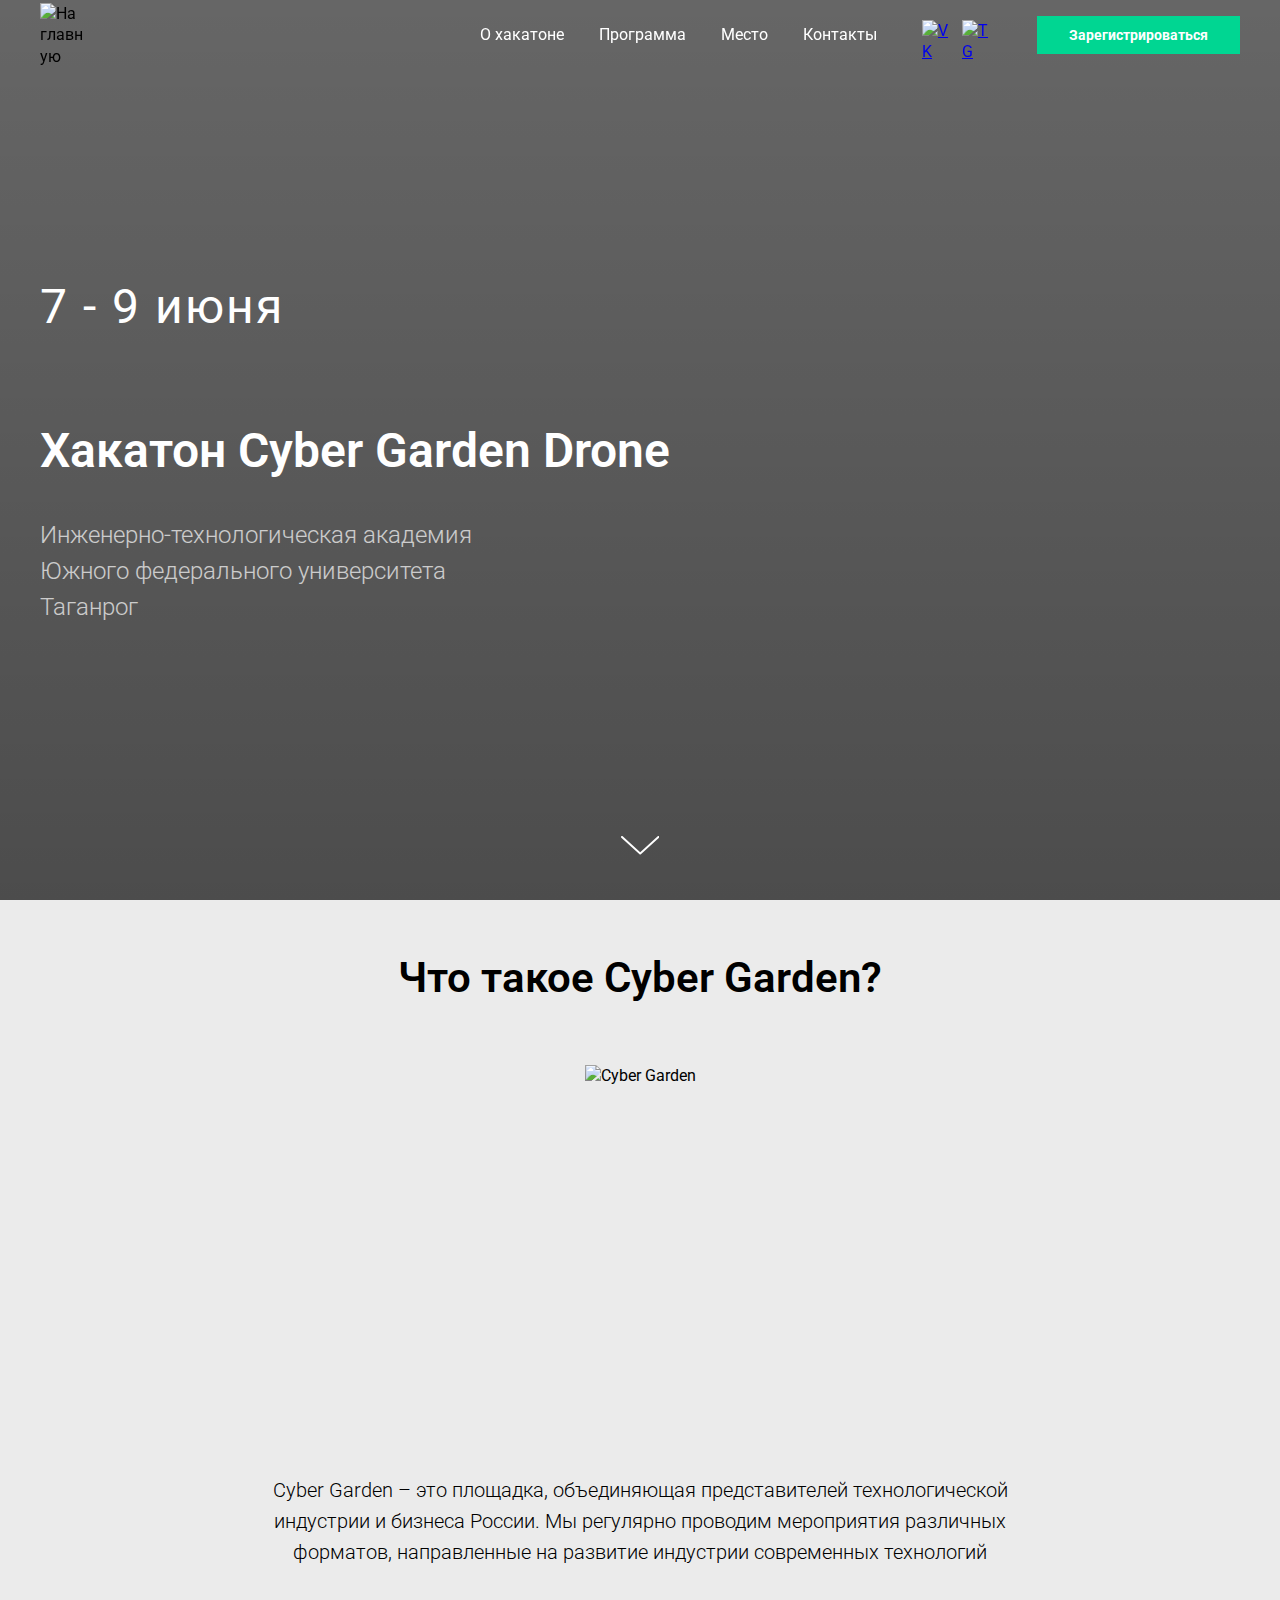
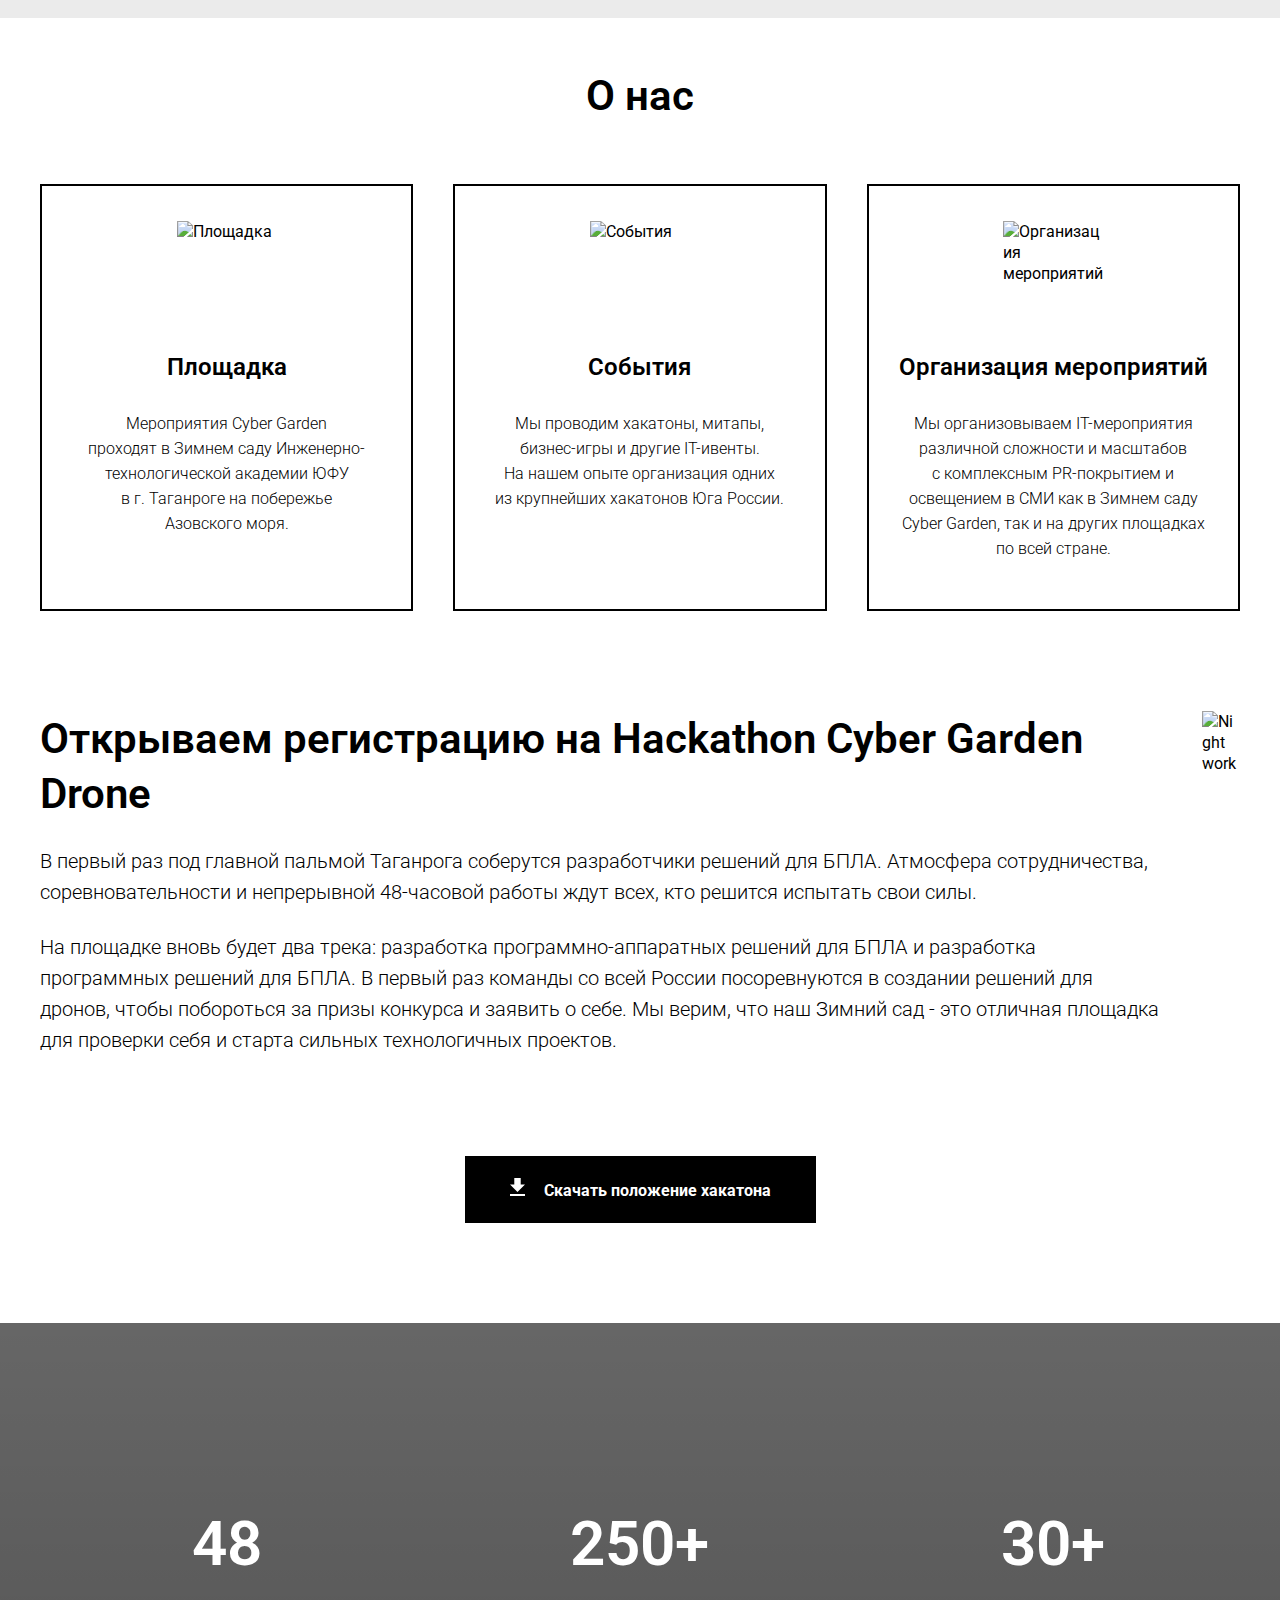
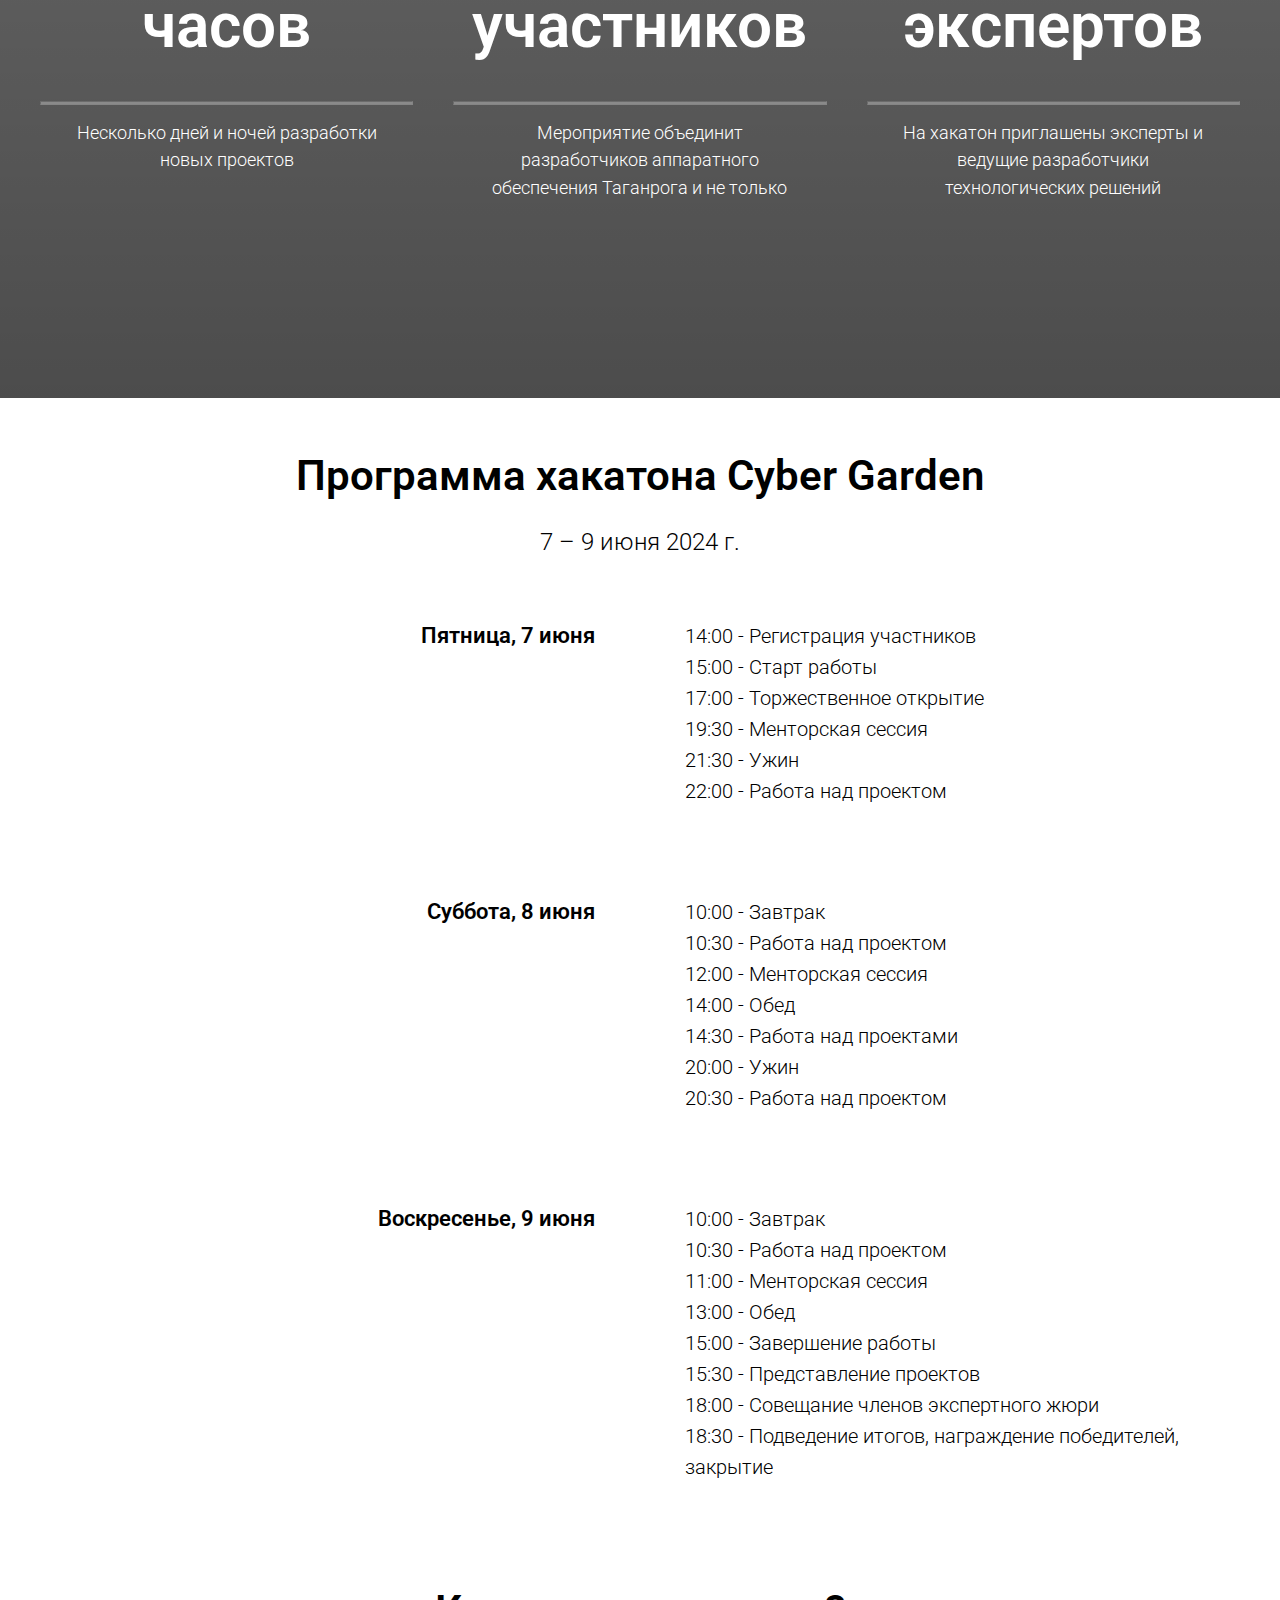
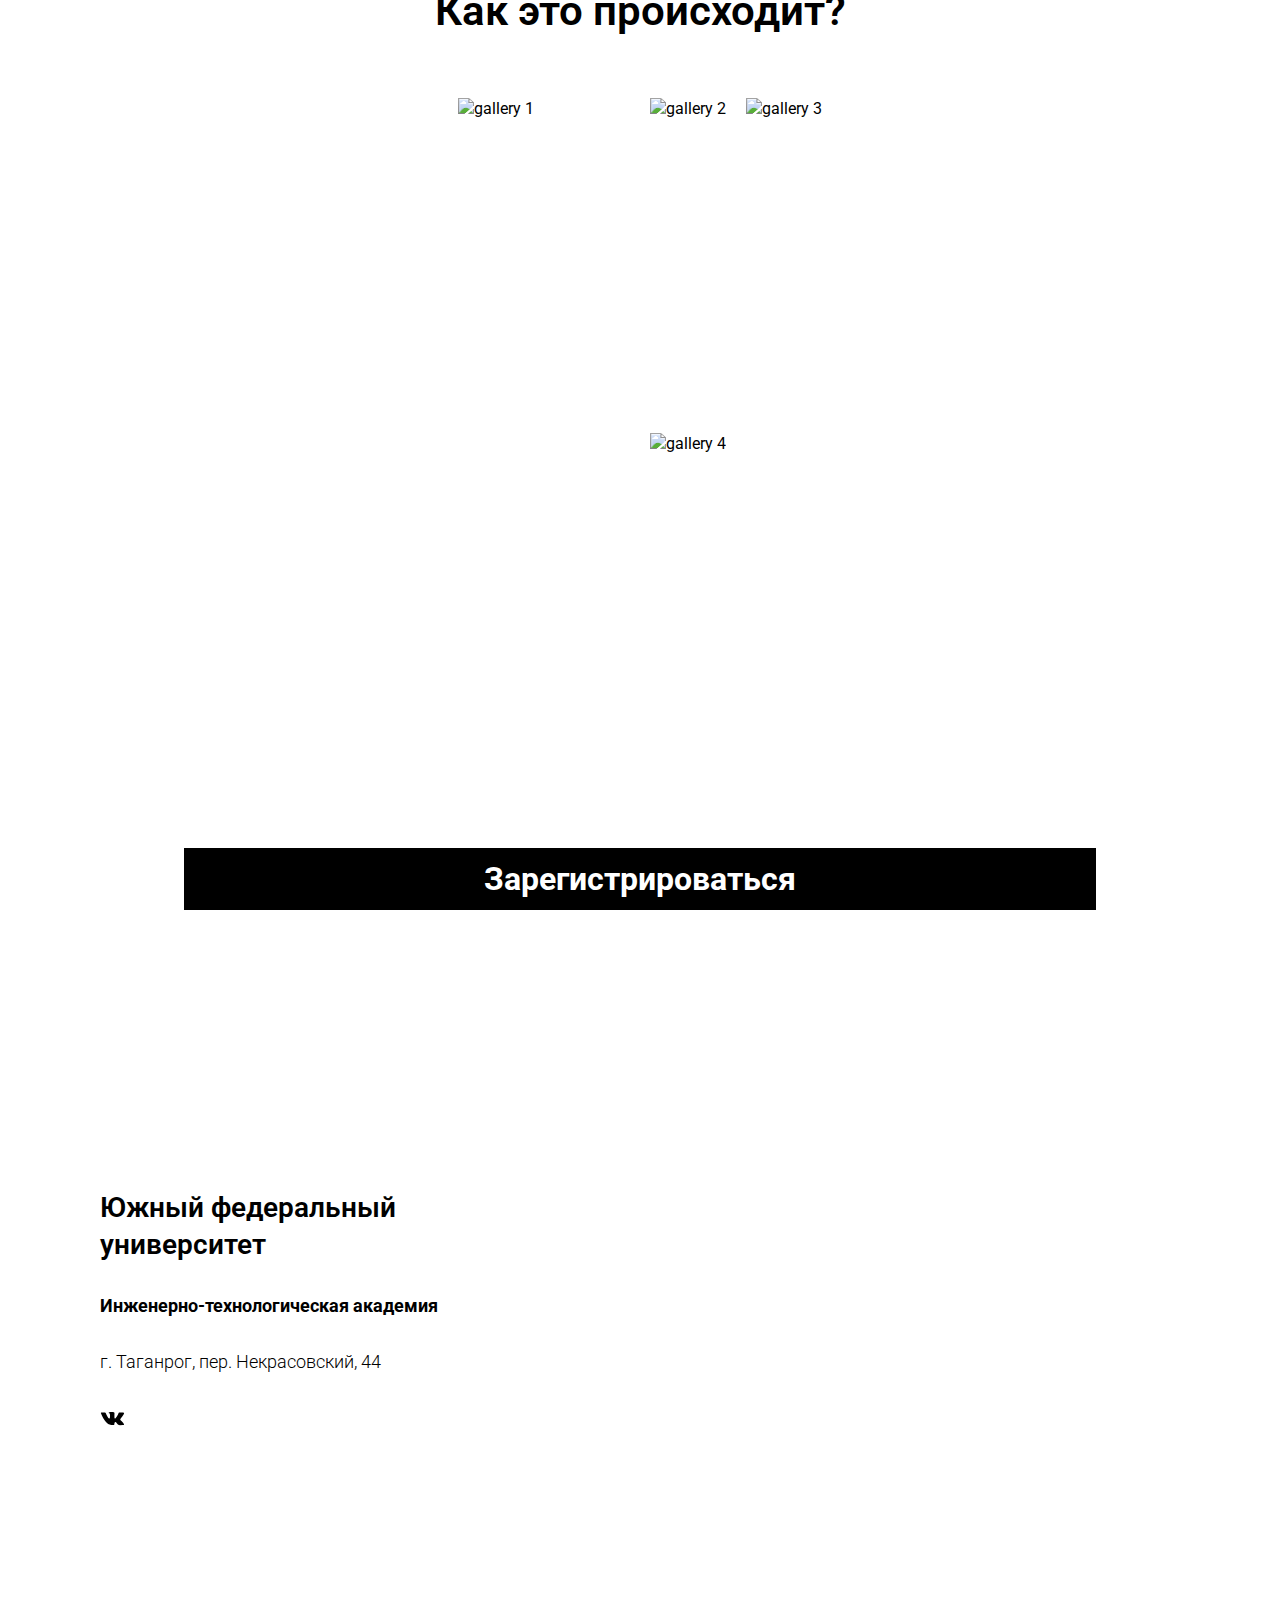
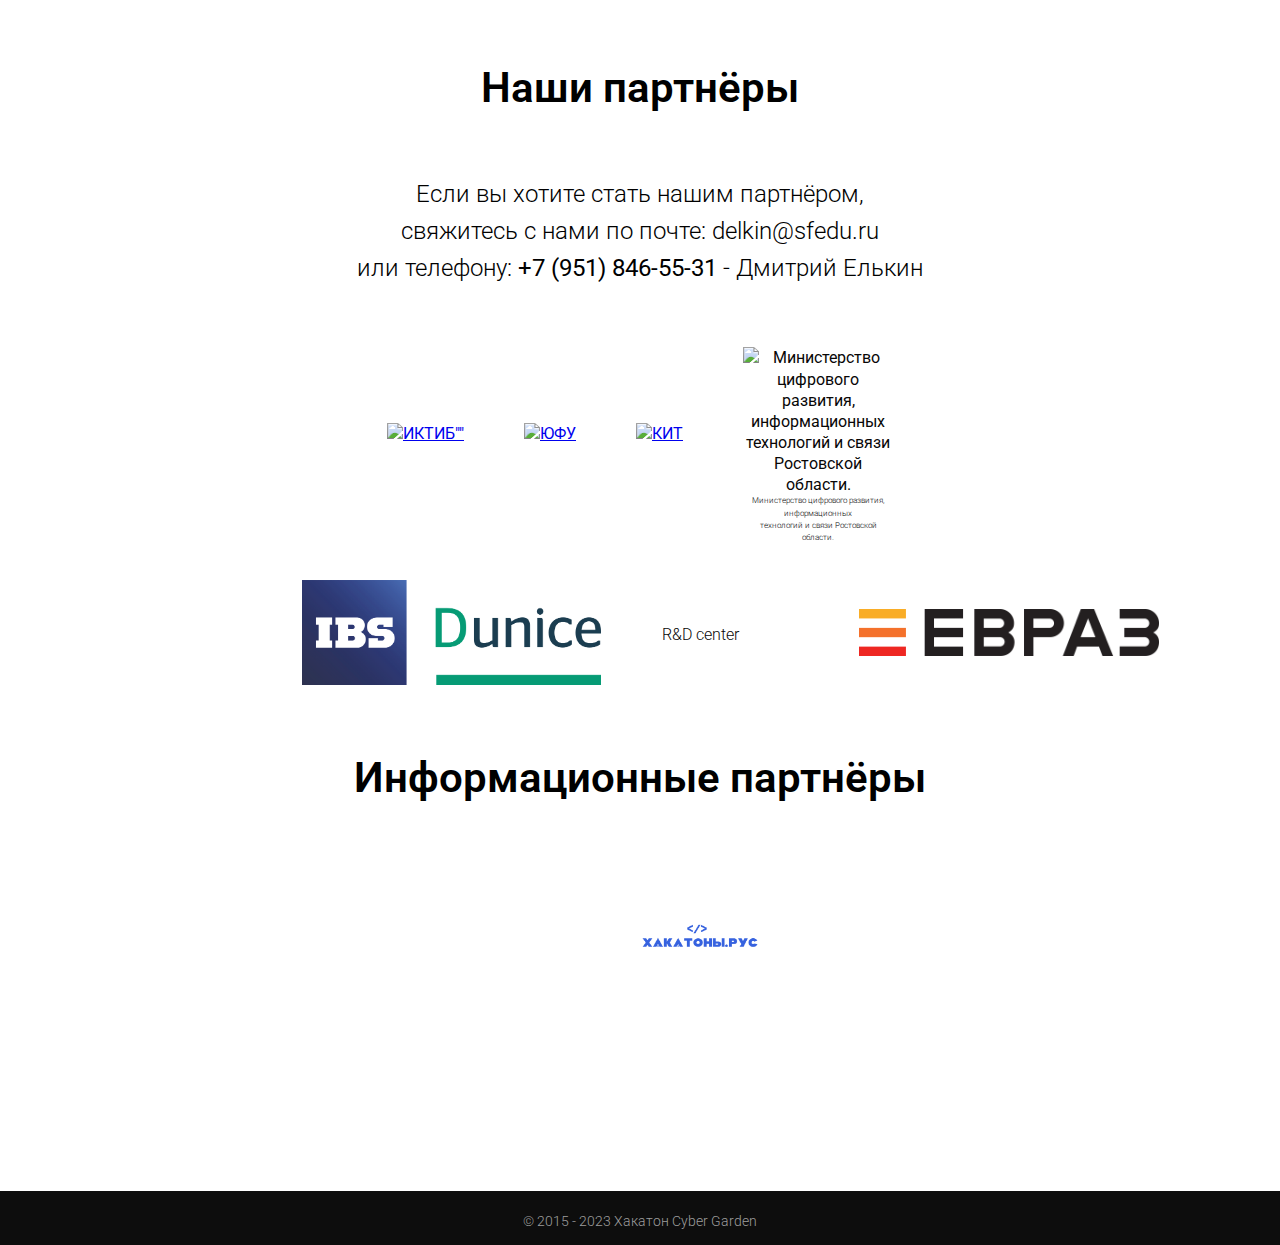
==== index.html @ f48f4b33 "Update index.html" ====
<!DOCTYPE html>
<html lang="ru">
<head>
	<meta charset="UTF-8">
	<meta http-equiv="Content-Type" content="text/html; charset=utf-8"/>
	<meta name="viewport" content="width=device-width, initial-scale=1.0"/>
	<title>Хакатон Сyber Garden - Таганрог</title>
	<meta property="og:url" content="https://cybergarden.ru"/>
	<meta property="og:title" content="Хакатон Сyber Garden Drone - Таганрог"/>
	<meta property="og:description" content="Первый марафон разработки решений для БПЛА под пальмой"/>
	<meta property="og:type" content="website"/>
	<meta property="og:image" content="images/top.jpg"/>
	<meta name="format-detection" content="telephone=no"/>
	<meta name="description" content="Первый марафон разработки решений для БПЛА под пальмой"/>
	<link rel="shortcut icon" href="images/favicon.ico" type="image/x-icon"/>
	<link type="text/css" rel="stylesheet" href="https://fonts.googleapis.com/css?family=Roboto:300,400,500,700|Google+Sans:400,500,700|Google+Sans+Text:400&amp;lang=ru">
	<script src="https://api-maps.yandex.ru/v3/?apikey=49d23193-852b-4020-ad49-edf83772ccdb&lang=ru_RU"></script>
	<style>
		:root {
			/* Colors */

			/* Fonts */
			--roboto: 'Roboto', 'Arial', sans-serif;

			/* Other */
			--container-width: 1200px;
			--header-height: 70px;
		}

		* {
			margin: 0;
			padding: 0;
			line-height: 1.32;
			-webkit-font-smoothing: antialiased;
		}

		body {
			display: flex;
			flex-direction: column;
			min-height: 100vh;
			font-family: var(--roboto);
			/*color: var(--gray1);*/
			word-wrap: break-word;
			overflow-x: hidden;
		}

		header {
			height: var(--header-height);
			width: 100%;
			position: fixed;
			left: 50%;
			transform: translate(-50%, 0);
			z-index: 100;
			transition: background-color 300ms linear;
		}

		.header {
			height: var(--header-height);
			width: var(--container-width);
			display: flex;
			gap: 20px;
			justify-content: space-between;
			align-items: center;
			box-sizing: border-box;
			font-size: 16px;
		}

		nav {
			display: flex;
			align-items: center;
			gap: 45px;
		}

		.logo {
			max-width: 50px;
			width: 50px;
			height: auto;
			display: block;
		}

		.header__nav {
			display: flex;
			gap: 35px;
		}

		.header__nav a {
			font-weight: 400;
			color: white;
			text-decoration: none;
		}

		.header__nav__social-links {
			display: flex;
			gap: 10px
		}

		.header__nav__social-links a {
			width: 30px;
			height: 30px;
		}

		.header__nav__btn {
			color: #ffffff;
			background-color: #00d692;
			text-decoration: none;
			font-weight: 700;
			font-size: 14px;
			padding: 10px 32px;
			transition: background-color 0.2s ease-in-out, color 0.2s ease-in-out, border-color 0.2s ease-in-out, box-shadow 0.2s ease-in-out;
		}

		.header__nav__btn:hover {
			background-color: #00c285;
		}

		main {
			min-height: 75vh;
			padding-bottom: 120px;
			flex: 1;
		}

		ul,
		li {
			list-style: none;
		}

		.container {
			max-width: var(--container-width);
			padding-left: calc(50% - var(--container-width) / 2) !important;
			padding-right: calc(50% - var(--container-width) / 2) !important;
			padding-top: 50px;
			padding-bottom: 50px;
		}

		.container__center {
			display: grid;
			justify-items: center;
		}

		.container__not-white {
			background-color: #ebebeb;
		}

		.margin_bottom {
			margin-bottom: 60px;
		}

		.align_center {
			text-align: center;
		}

		.short_block {
			max-width: 760px;
		}

		h2 {
			font-size: 42px;
			font-weight: 600;
			margin-bottom: 60px;
		}

		p {
			font-size: 20px;
			line-height: 1.55;
			font-weight: 300;
		}

		.top {
			top: 0;
			left: 0;
			right: 0;
			bottom: 0;
			position: relative;
			height: 100vh;
			background-image: url('images/top.jpg');
			background-size: cover;
			background-position: center center;
		}

		.top__filter {
			position: absolute;
			width: 100%;
			height: 100vh;
			background-image: -moz-linear-gradient(top, rgba(0, 0, 0, 0.60), rgba(0, 0, 0, 0.70));
			background-image: -webkit-linear-gradient(top, rgba(0, 0, 0, 0.60), rgba(0, 0, 0, 0.70));
			background-image: -o-linear-gradient(top, rgba(0, 0, 0, 0.60), rgba(0, 0, 0, 0.70));
			background-image: -ms-linear-gradient(top, rgba(0, 0, 0, 0.60), rgba(0, 0, 0, 0.70));
			background-image: linear-gradient(top, rgba(0, 0, 0, 0.60), rgba(0, 0, 0, 0.70));
			filter: progid:DXImageTransform.Microsoft.gradient(startColorStr='#66000000', endColorstr='#4c000000');
		}

		.top__text__container {
			padding: 0;
			position: absolute;
			color: white;
			height: 100vh;
			display: flex;
			align-items: center;
		}

		.top__text {
			vertical-align: middle;
		}

		.top__text h1 {
			font-size: 48px;
			font-weight: 600;
			color: #fff;
			letter-spacing: 0;
			margin-bottom: 38px;
			line-height: 1.17;
		}

		.top__text h2 {
			font-size: 48px;
			font-weight: 400;
			color: #fff;
			letter-spacing: 2px;
			margin-bottom: 84px;
		}

		.top__text p {
			font-size: 24px;
			font-weight: 300;
			opacity: 0.70;
			color: #fff;
			line-height: 1.5;
		}

		@keyframes t-arrow-bottom {
			0% {
				transform: translateY(0)
			}
			50% {
				transform: translateY(-7px)
			}
			55% {
				transform: translateY(-7px)
			}
			100% {
				transform: translateY(0)
			}
		}

		.t-cover__arrow-wrapper_animated {
			animation: t-arrow-bottom 1.7s infinite ease
		}

		.t-cover__arrow {
			position: absolute;
			z-index: 9;
			bottom: 40px;
			right: 0;
			left: 0;
			text-align: center
		}

		.t-cover__arrow-wrapper {
			display: inline-block;
			-webkit-transition: all ease-in-out 0.2s;
			-moz-transition: all ease-in-out 0.2s;
			-o-transition: all ease-in-out 0.2s;
			transition: all ease-in-out 0.2s;
			cursor: pointer
		}

		.t-cover__arrow-wrapper:hover {
			opacity: .7
		}

		.t-cover__arrow-svg {
			fill: #fff
		}

		.info__logo {
			height: 350px;
		}

		.about__container {
			display: grid;
			gap: 40px;
			grid-template-columns: 1fr 1fr 1fr;
		}

		.about__card {
			display: grid;
			gap: 30px;
			grid-template-rows: 1fr 30px 150px;
			border: 2px solid #000;
			padding: 35px 0 48px;
			box-sizing: border-box;
			justify-items: center;
		}

		.about__card img {
			width: 100px;
			height: 100px;
		}

		.about__card h3 {
			font-size: 24px;
			line-height: 1.35;
			font-weight: 600;
		}

		.about__card p {
			height: 150px;
			padding: 0 25px;
			text-align: center;
			font-size: 16px;
			line-height: 25px;
			font-weight: 300;
		}

		.registration__container {
			display: flex;
			gap: 40px;
			margin-bottom: 45px;
		}

		.registration__container img {
			object-fit: cover;
			height: 400px;
		}

		.registration__container h2 {
			margin-bottom: 24px;
		}

		.registration__container p + p {
			margin-top: 24px;
		}

		.cases__container {
			width: 100%;
			display: flex;
			justify-content: space-around;
		}

		.cases__container div {
			display: flex;
			flex-direction: column;
			align-items: center;
			gap: 20px;
		}

		.cases__container img {
			width: 55px;
			height: 55px;
		}

		.cases__container p {
			font-size: 20px;
		}

		.registration__container__link {
			display: flex;
			justify-content: center;
			width: 100%;
		}

		.registration__link {
			background-color: #000000;
			color: white;
			text-decoration: none;
			font-size: 16px;
			font-weight: 700;
			padding: 22px 45px;
		}

		.registration__link svg {
			width: 15px;
			margin-right: 15px;
		}

		.info__cover {
			height: 75vh;
			margin-top: 50px;
			background-image: url('images/info.jpg');
			background-size: cover;
			background-position: center center;
		}

		.info__cover .top__filter {
			height: 75vh;
		}

		.info__container {
			height: calc(75vh - 100px);
			position: relative;
			display: grid;
			align-items: center;
			grid-template-columns: 1fr 1fr 1fr;
			gap: 40px;
		}

		.info__card {
			color: white;
			text-align: center;
		}

		.info__card h3 {
			font-size: 62px;
			font-weight: 600;
		}

		.info__card hr {
			height: 2px;
			opacity: 0.30;
			margin-top: 34px;
			margin-bottom: 14px;
			background-color: #fff;
		}

		.info__card p {
			height: 100px;
			font-size: 18px;
			line-height: 1.55;
			font-weight: 300;
			margin: 0 20px;
		}

		.schedule__h2 {
			margin-bottom: 20px;
		}

		.schedule__p {
			font-size: 24px;
			font-weight: 300;
		}

		.schedule__container {
			display: grid;
			grid-template-columns: 1fr 1fr;
			gap: 90px
		}

		.schedule__container h3 {
			font-size: 22px;
			font-weight: 600;
			text-align: right;
		}

		.schedule__container p {
			font-size: 20px;
			font-weight: 300;
		}

		.gallery__container {
			display: grid;
			gap: 20px;
			grid-template-columns: 1fr 1fr 1fr 1fr;
			grid-template-rows: 1fr 1fr;
			height: 650px;
			margin-bottom: 100px;
		}

		.gallery__card {
			overflow: hidden;
		}

		.gallery__container .big__image {
			grid-area: 1 / 1 / 3 / 3;
		}

		.gallery__container .medium__image {
			grid-area: 2 / 3 / 3 / 5;
		}

		.gallery__card img {
			object-fit: cover;
			object-position: center center;
			width: 100%;
			height: 100%;
		}

		.gallery__link {
			background-color: #000000;
			color: white;
			text-decoration: none;
			text-align: center;
			font-size: xx-large;
			font-weight: 700;
			padding: 10px 300px;
		}

		.map__card {
			background: white;
			position: absolute;
			top: 120px;
			left: calc(50% - var(--container-width) / 2);
			max-width: 460px;
			padding: 60px;
			box-sizing: border-box;
			z-index: 1;
		}

		.map__card h2 {
			margin-bottom: 30px;
			font-size: 28px;
			font-weight: 600;
		}
		.map__card h3 {
			font-size: 18px;
			font-weight: bold;
			margin-bottom: 30px;
		}
		.map__card p {
			font-size: 18px;
			font-weight: 300;
			margin-bottom: 30px;
		}

		#map {
			width: 100%;
			height: 600px;
		}

		.contacts__container {
			gap: 60px
		}

		.contacts__container h2 {
			margin-bottom: 0;
		}

		.contacts__container p {
			font-size: 24px;
		}

		.partners__container {
			display: flex;
			justify-content: center;
			align-items: center;
			flex-wrap: wrap;
			gap: 60px;
		}

		.partners__with-text {
			text-align: center;
			color:#080707;
			display: grid;
			grid-template-rows: 1fr 25px;
			justify-items: center;
			text-decoration: none;
			max-width: 150px;
		}

		.partners__ictis {
			max-width: 250px !important;
			max-height: 125px !important;
		}

		.partners__container img {
			max-width: 300px;
			max-height: 150px;
		}

		footer {
			padding-top: 21px;
			padding-bottom: 15px;
			background-color: #0d0d0d;
			font-size: 14px;
			color: #9d9d9d;
			text-align: center;
			font-weight: 300;
		}

		@media (max-width: 980px) {
			:root {
				--container-width: 350px;
			}

			header {
				height: 100%;
				transform: unset;
				background-color: rgb(0, 0, 0);
				position: unset;
				padding-top: 20px;
				padding-bottom: 35px;
			}

			.header {
				height: 100%;
				flex-direction: column;
				justify-content: unset;
			}

			nav {
				gap: 35px;
				flex-direction: column;
			}

			.header__nav {
				gap: 20px;
				flex-direction: column;
			}

			h2 {
				font-size: 28px;
				text-align: center;
			}

			p {
				font-size: 16px;
			}

			.info__logo {
				height: 70vw;
			}

			.about__container {
				grid-template-columns: 1fr;
				grid-template-rows: 1fr 1fr 1fr;
			}

			.registration__container {
				flex-direction: column;
			}

			.cases__container {
				flex-direction: column;
				gap: 40px;
			}

			.cases__container div {
				gap: 5px;
			}

			.info__cover {
				height: 100vh;
			}

			.info__cover .top__filter {
				height: 100vh;
			}

			.info__container {
				height: calc(100vh - 100px);
				gap: 20px;
				grid-template-columns: 1fr;
				grid-template-rows: 1fr 1fr 1fr;
			}

			.info__container h3 {
				font-size: 30px
			}

			.schedule__container {
				gap: 20px;
				grid-template-columns: 1fr;
			}

			.schedule__container h3 {
				text-align: left;
			}

			.gallery__container {
				grid-template-columns: 1fr 1fr;
				grid-template-rows: 1fr 1fr 1fr 1fr 1fr;
			}

			.gallery__container .medium__image {
				grid-area: 4 / 1 / 6 / 3;
			}

			.gallery__link {
				width: 100%;
				padding: 10px 0;
			}

			.map__card {
				position: unset;
				padding: 40px;
			}

			#map {
				height: 400px;
			}

			.contacts__container p {
				font-size: 20px;
			}

			.partners__container {
				gap: 20px
			}

			.partners__container img {
				max-width: 200px;
				max-height: 100px;
			}
		}
	</style>
</head>
<body>
<header id="header" class="container__center">
	<div class="header">
		<img class="logo" src="images/sfedu.png" alt="На главную">
		<nav>
			<ul class="header__nav">
				<li><a href="#about">О хакатоне</a></li>
				<li><a href="#schedule">Программа</a></li>
				<li><a href="#place">Место</a></li>
				<li><a href="#contacts">Контакты</a></li>
			</ul>
			<div class="header__nav__social-links">
				<a href="https://vk.com/open_cybergarden" target="_blank">
					<img src="images/socials/vk.svg" alt="VK">
				</a>
				<a href="https://t.me/cybergarden_tgn" target="_blank">
					<img src="images/socials/tg.svg" alt="TG">
				</a>
			</div>
			<a class="header__nav__btn" href="https://forms.gle/xcJ94yDZNmxGCbdS6" target="_blank">Зарегистрироваться</a>
		</nav>
	</div>
</header>
<main class="main">
	<section class="top">
		<div class="top__filter"></div>
		<div class="container top__text__container">
			<div class="top__text">
				<h2>7 - 9 июня</h2>
				<h1>Хакатон Cyber Garden Drone </h1>
				<p>Инженерно-технологическая академия<br/>Южного федерального университета<br/>Таганрог</p>
			</div>
		</div>
		<div class="t-cover__arrow">
			<div class="t-cover__arrow-wrapper t-cover__arrow-wrapper_animated">
				<svg class="t-cover__arrow-svg" style="fill:#ffffff;" x="0px" y="0px"
				     width="38.417px" height="18.592px"
				     viewBox="0 0 38.417 18.592">
					<g>
						<path
								d="M19.208,18.592c-0.241,0-0.483-0.087-0.673-0.261L0.327,1.74c-0.408-0.372-0.438-1.004-0.066-1.413c0.372-0.409,1.004-0.439,1.413-0.066L19.208,16.24L36.743,0.261c0.411-0.372,1.042-0.342,1.413,0.066c0.372,0.408,0.343,1.041-0.065,1.413L19.881,18.332C19.691,18.505,19.449,18.592,19.208,18.592z"/>
					</g>
				</svg>
			</div>
		</div>
	</section>
	<section class="container container__center container__not-white">
		<h2>Что такое Cyber Garden?</h2>
		<img src="images/logo_drone.png" alt="Cyber Garden" class="info__logo margin_bottom">
		<p class="align_center short_block">Cyber Garden – это площадка, объединяющая представителей технологической индустрии и бизнеса России. Мы регулярно проводим мероприятия различных форматов, направленные на развитие индустрии современных технологий</p>
	</section>
	<section class="container container__center">
		<h2>О нас</h2>
		<div class="about__container">
			<div class="about__card">
				<img src="images/about/nature.png" alt="Площадка">
				<h3>Площадка</h3>
				<p>Мероприятия Cyber Garden <br />проходят в Зимнем саду Инженерно-технологической академии ЮФУ <br />в г. Таганроге на побережье <br />Азовского моря.</p>
			</div>
			<div class="about__card">
				<img src="images/about/clipboard.png" alt="События">
				<h3>События</h3>
				<p>Мы проводим хакатоны, митапы, <br />бизнес-игры и другие IT-ивенты. <br />На нашем опыте организация одних <br />из крупнейших хакатонов Юга России.</p>
			</div>
			<div class="about__card">
				<img src="images/about/partnership.png" alt="Организация мероприятий">
				<h3>Организация мероприятий</h3>
				<p>Мы организовываем IT-мероприятия различной сложности и масштабов <br />с комплексным PR-покрытием и освещением в СМИ как в Зимнем саду Cyber Garden, так и на других площадках по всей стране.</p>
			</div>
		</div>
	</section>
	<section class="container" id="about">
		<div class="registration__container">
			<div>
				<h2>Открываем регистрацию на Hackathon Cyber Garden Drone </h2>
				<p>В первый раз под главной пальмой Таганрога соберутся разработчики решений для БПЛА. Атмосфера сотрудничества, соревновательности и непрерывной 48-часовой работы ждут всех, кто решится испытать свои силы.</p>
				<p>На площадке вновь будет два трека: разработка программно-аппаратных решений для БПЛА и разработка программных решений для БПЛА.
					В первый раз команды со всей России посоревнуются в создании решений для дронов, чтобы побороться за призы конкурса и заявить о себе. Мы верим, что наш Зимний сад - это отличная площадка для проверки себя и старта сильных технологичных проектов.</p>
			</div>
			<img src="images/about/night_work.jpg" alt="Night work">
		</div>
<!--		<div class="container__center margin_bottom">-->
<!--			<h2>Тематики кейсов на хакатоне</h2>-->
<!--			<div class="cases__container">-->
<!--				<div>-->
<!--					<img src="images/cases/education.svg" alt="Образовательная">-->
<!--					<h3>Образовательная</h3>-->
<!--				</div>-->
<!--				<div>-->
<!--					<img src="images/cases/gamepad.png" alt="Развлекательная">-->
<!--					<h3>Развлекательная</h3>-->
<!--				</div>-->
<!--				<div>-->
<!--					<img src="images/cases/business.png" alt="Бизнес">-->
<!--					<h3>Бизнес</h3>-->
<!--				</div>-->
<!--				<div>-->
<!--					<img src="images/cases/social.png" alt="Социальная">-->
<!--					<h3>Социальная</h3>-->
<!--				</div>-->
<!--			</div>-->
<!--		</div>-->
		<div class="registration__container__link">
			<a class="registration__link" href="/file.pdf" target="_blank">
				<svg class="t430__btn-img t430__inlinesvg" id="Layer_1" xmlns="http://www.w3.org/2000/svg"
				     viewBox="0 0 56 68" fill="#FFFFFF">
					<path class="st0" d="M16 0h24v24h16L28 52 0 24h16zM0 60h56v8H0z"/>
				</svg>
				Скачать положение хакатона</a>
		</div>
	</section>
	<section class="info__cover">
		<div class="top__filter"></div>
		<div class="container info__container">
			<div class="info__card">
				<h3>48 <br> часов</h3>
				<hr>
				<p>Несколько дней и ночей разработки новых проектов</p>
			</div>
			<div class="info__card">
				<h3>250+ участников</h3>
				<hr>
				<p>Мероприятие объединит разработчиков аппаратного обеспечения Таганрога и не только</p>
			</div>
			<div class="info__card">
				<h3>30+ экспертов</h3>
				<hr>
				<p>На хакатон приглашены эксперты и ведущие разработчики технологических решений</p>
			</div>
		</div>
	</section>
	<section class="container container__center" id="schedule">
		<h2 class="schedule__h2">Программа хакатона Cyber Garden </h2>
		<p class="schedule__p margin_bottom">7 – 9 июня 2024 г.</p>
		<div class="schedule__container">
			<h3>Пятница, 7 июня</h3>
			<div>
				<p>14:00 - Регистрация участников</p>
				<p>15:00 - Старт работы</p>
				<p>17:00 - Торжественное открытие</p>
				<p>19:30 - Менторская сессия</p>
				<p>21:30 - Ужин</p>
				<p>22:00 - Работа над проектом</p>
			</div>
			<h3>Суббота, 8 июня</h3>
			<div>
				<p>10:00 - Завтрак</p>
				<p>10:30 - Работа над проектом</p>
				<p>12:00 - Менторская сессия</p>
				<p>14:00 - Обед</p>
				<p>14:30 - Работа над проектами</p>
				<p>20:00 - Ужин</p>
				<p>20:30 - Работа над проектом</p>
			</div>
			<h3>Воскресенье, 9 июня</h3>
			<div>
				<p>10:00 - Завтрак</p>
				<p>10:30 - Работа над проектом</p>
				<p>11:00 - Менторская сессия</p>
				<p>13:00 - Обед</p>
				<p>15:00 - Завершение работы</p>
				<p>15:30 - Представление проектов</p>
				<p>18:00 - Совещание членов экспертного жюри</p>
				<p>18:30 - Подведение итогов, награждение победителей, закрытие</p>
			</div>
		</div>
	</section>
	<section class="container container__center">
		<h2>Как это происходит?</h2>
		<div class="gallery__container">
			<div class="gallery__card big__image"><img src="images/gallery/1.jpg" alt="gallery 1"></div>
			<div class="gallery__card"><img src="images/gallery/2.jpg" alt="gallery 2"></div>
			<div class="gallery__card"><img src="images/gallery/3.jpg" alt="gallery 3"></div>
			<div class="gallery__card medium__image"><img src="images/gallery/4.jpg" alt="gallery 4"></div>
		</div>
		<div class="registration__container__link">
			<a class="gallery__link" href="https://forms.gle/xcJ94yDZNmxGCbdS6" target="_blank">Зарегистрироваться</a>
		</div>
	</section>
	<section id="place" style="margin-top: 50px">
		<div style="position: relative">
			<div class="map__card">
				<h2>Южный федеральный университет</h2>
				<h3>Инженерно-технологическая академия</h3>
				<p>г. Таганрог, пер. Некрасовский, 44</p>
				<a href="https://vk.com/open_cybergarden" target="_blank">
					<svg id="Layer_1" xmlns="http://www.w3.org/2000/svg" x="0px" y="0px" width="25px" height="25px" viewBox="0 0 48 48" xml:space="preserve">
	          <desc>VK</desc>
						<path
								d="M41.2 22.2c.6-.8 1.1-1.5 1.5-2 2.7-3.5 3.8-5.8 3.5-6.8l-.2-.2c-.1-.1-.3-.3-.7-.4-.4-.1-.9-.1-1.5-.1h-7.2c-.2 0-.3 0-.3.1 0 0-.1 0-.1.1v.1c-.1 0-.2.1-.3.2-.1.1-.2.2-.2.4-.7 1.9-1.5 3.6-2.5 5.2-.6 1-1.1 1.8-1.6 2.5s-.9 1.2-1.2 1.5c-.3.3-.6.6-.9.8-.2.3-.4.4-.5.4-.1 0-.3-.1-.4-.1-.2-.1-.4-.3-.5-.6-.1-.2-.2-.5-.3-.9 0-.4-.1-.7-.1-.9v-1.1-1-1.9c0-.7 0-1.2.1-1.6v-1.3c0-.4 0-.8-.1-1.1-.1-.3-.1-.5-.2-.7-.1-.2-.3-.4-.5-.6-.2-.1-.5-.2-.8-.3-.8-.2-1.9-.3-3.1-.3-2.9 0-4.7.2-5.5.6-.3.2-.6.4-.9.7-.3.3-.3.5-.1.6.9.1 1.6.5 2 1l.1.3c.1.2.2.6.3 1.1.1.5.2 1.1.2 1.7.1 1.1.1 2.1 0 2.9-.1.8-.1 1.4-.2 1.9-.1.4-.2.8-.3 1.1-.1.3-.2.4-.3.5 0 .1-.1.1-.1.1-.1-.1-.4-.1-.6-.1-.2 0-.5-.1-.8-.3-.3-.2-.6-.5-1-.9-.3-.4-.7-.9-1.1-1.6-.4-.7-.8-1.5-1.3-2.4l-.4-.7c-.2-.4-.5-1.1-.9-1.9-.4-.8-.8-1.6-1.1-2.4-.1-.3-.3-.6-.6-.7l-.1-.1c-.1-.1-.2-.1-.4-.2s-.3-.1-.5-.2H3.2c-.6 0-1.1.1-1.3.4l-.1.1c0 .1-.1.2-.1.4s0 .4.1.6c.9 2.2 1.9 4.3 3 6.3s2 3.6 2.8 4.9c.8 1.2 1.6 2.4 2.4 3.5.8 1.1 1.4 1.8 1.7 2.1.3.3.5.5.6.7l.6.6c.4.4.9.8 1.6 1.3.7.5 1.5 1 2.4 1.5.9.5 1.9.9 3 1.2 1.2.3 2.3.4 3.4.4H26c.5 0 .9-.2 1.2-.5l.1-.1c.1-.1.1-.2.2-.4s.1-.4.1-.6c0-.7 0-1.3.1-1.8s.2-.9.4-1.2c.1-.3.3-.5.5-.7.2-.2.3-.3.4-.3.1 0 .1-.1.2-.1.4-.1.8 0 1.3.4s1 .8 1.4 1.3c.4.5 1 1.1 1.6 1.8.6.7 1.2 1.2 1.6 1.5l.5.3c.3.2.7.4 1.2.5.5.2.9.2 1.3.1l5.9-.1c.6 0 1-.1 1.4-.3.3-.2.5-.4.6-.6.1-.2.1-.5 0-.8-.1-.3-.1-.5-.2-.6-.1-.1-.1-.2-.2-.3-.8-1.4-2.2-3.1-4.4-5.1-1-.9-1.6-1.6-1.9-1.9-.5-.6-.6-1.2-.3-1.9.3-.5 1-1.5 2.2-3z"/>
	        </svg>
				</a>
			</div>
		</div>
		<div id="map"></div>
	</section>
	<section id="contacts" class="container container__center contacts__container">
		<h2>Наши партнёры</h2>
		<p class="align_center">Если вы хотите стать нашим партнёром,<br>свяжитесь с нами по почте: delkin@sfedu.ru<br>или телефону: <b>+7 (951) 846-55-31</b> - Дмитрий Елькин</p>
		<div class="partners__container">
			<a href="https://vk.com/ictis_sfedu" target="_blank"><img class="partners__ictis" src="images/partners/ictis.png" alt=ИКТИБ""></a>
			<a href="https://vk.com/sfedu_official" target="_blank"><img src="images/partners/sfedu.png" alt="ЮФУ"></a>
			<a href="#" target="_blank"><img src="images/partners/skb.jpg" alt="КИТ"></a>
			<a href="https://minsvyaz.donland.ru" target="_blank" class="partners__with-text"><img src="images/partners/minc.png" alt="Министерство цифрового развития, информационных технологий и связи Ростовской области."><p style="font-size:8px;">Министерство цифрового развития, информационных<br> технологий и связи Ростовской области.</p></a>
		</div>
		<div class="partners__container">
			<a href="https://www.centrinvest.ru" target="_blank"><img src="images/partners/CI.png" alt=""></a>
			<a href="https://niisva.dev" target="_blank"><img src="images/partners/specvyz.png" alt=""></a>
			<a href="https://oggetto.ru" target="_blank"><img src="images/partners/oggetto.png" alt=""></a>
			<a href="https://dunice.net" target="_blank"><img src="images/partners/Dunice.png" alt=""></a>
			<a href="https://rdcenter.ru" target="_blank" class="partners__with-text"><img src="images/partners/rdc.svg" alt=""><p style="font-size:16px;">R&D center</p></a>
			<a href="https://neurotech.ru" target="_blank"><img src="images/partners/Logo_n.png" alt=""></a>
			<a href="https://www.evraz.com" target="_blank"><img src="images/partners/EVRAZ.png" alt=""></a>
		</div>
		<h2>Информационные партнёры</h2>
		<div class="partners__container">
			<a href="https://russianhackers.org" target="_blank"><img src="images/partners/russianhackers.png" alt=""></a>
			<a href="https://vk.com/sic_sfedu_ita" target="_blank"><img src="images/partners/sits.png" alt=""></a>
			<a href="https://хакатоны.рус" target="_blank"><img src="images/partners/Kh.jpg" alt=""></a>
		</div>
	</section>
</main>
<footer>
	© 2015 - 2023 Хакатон Cyber Garden
</footer>
<script>
	if (window.screen.width > 980) {
		const header = document.getElementById('header');
		document.addEventListener("DOMContentLoaded", () => {
			window.addEventListener('scroll', () => {
				if (scrollY < 20) header.style.backgroundColor = 'rgba(0, 0, 0, 0)';
				else header.style.backgroundColor = 'rgba(0, 0, 0, 0.8)';
			})
		})
	}

	ymaps3.ready.then(async () => {
		const {YMapDefaultMarker} = await ymaps3.import('@yandex/ymaps3-markers@0.0.1');

		const map = new ymaps3.YMap(document.getElementById('map'), {
			location: {
				center: [38.933, 47.202136],
				zoom: 15
			}
		});
		map.addChild(new ymaps3.YMapDefaultSchemeLayer());
		map.addChild(new ymaps3.YMapDefaultFeaturesLayer({id: 'features'}));

		const circle = document.createElement('div');
		circle.classList.add('icon');
		circle.style.color = 'red';

		const marker = new YMapDefaultMarker({coordinates: [38.9354, 47.20217], title: 'ИТА ЮФУ' });
		map.addChild(marker);
	});
</script>
</body>
</html>
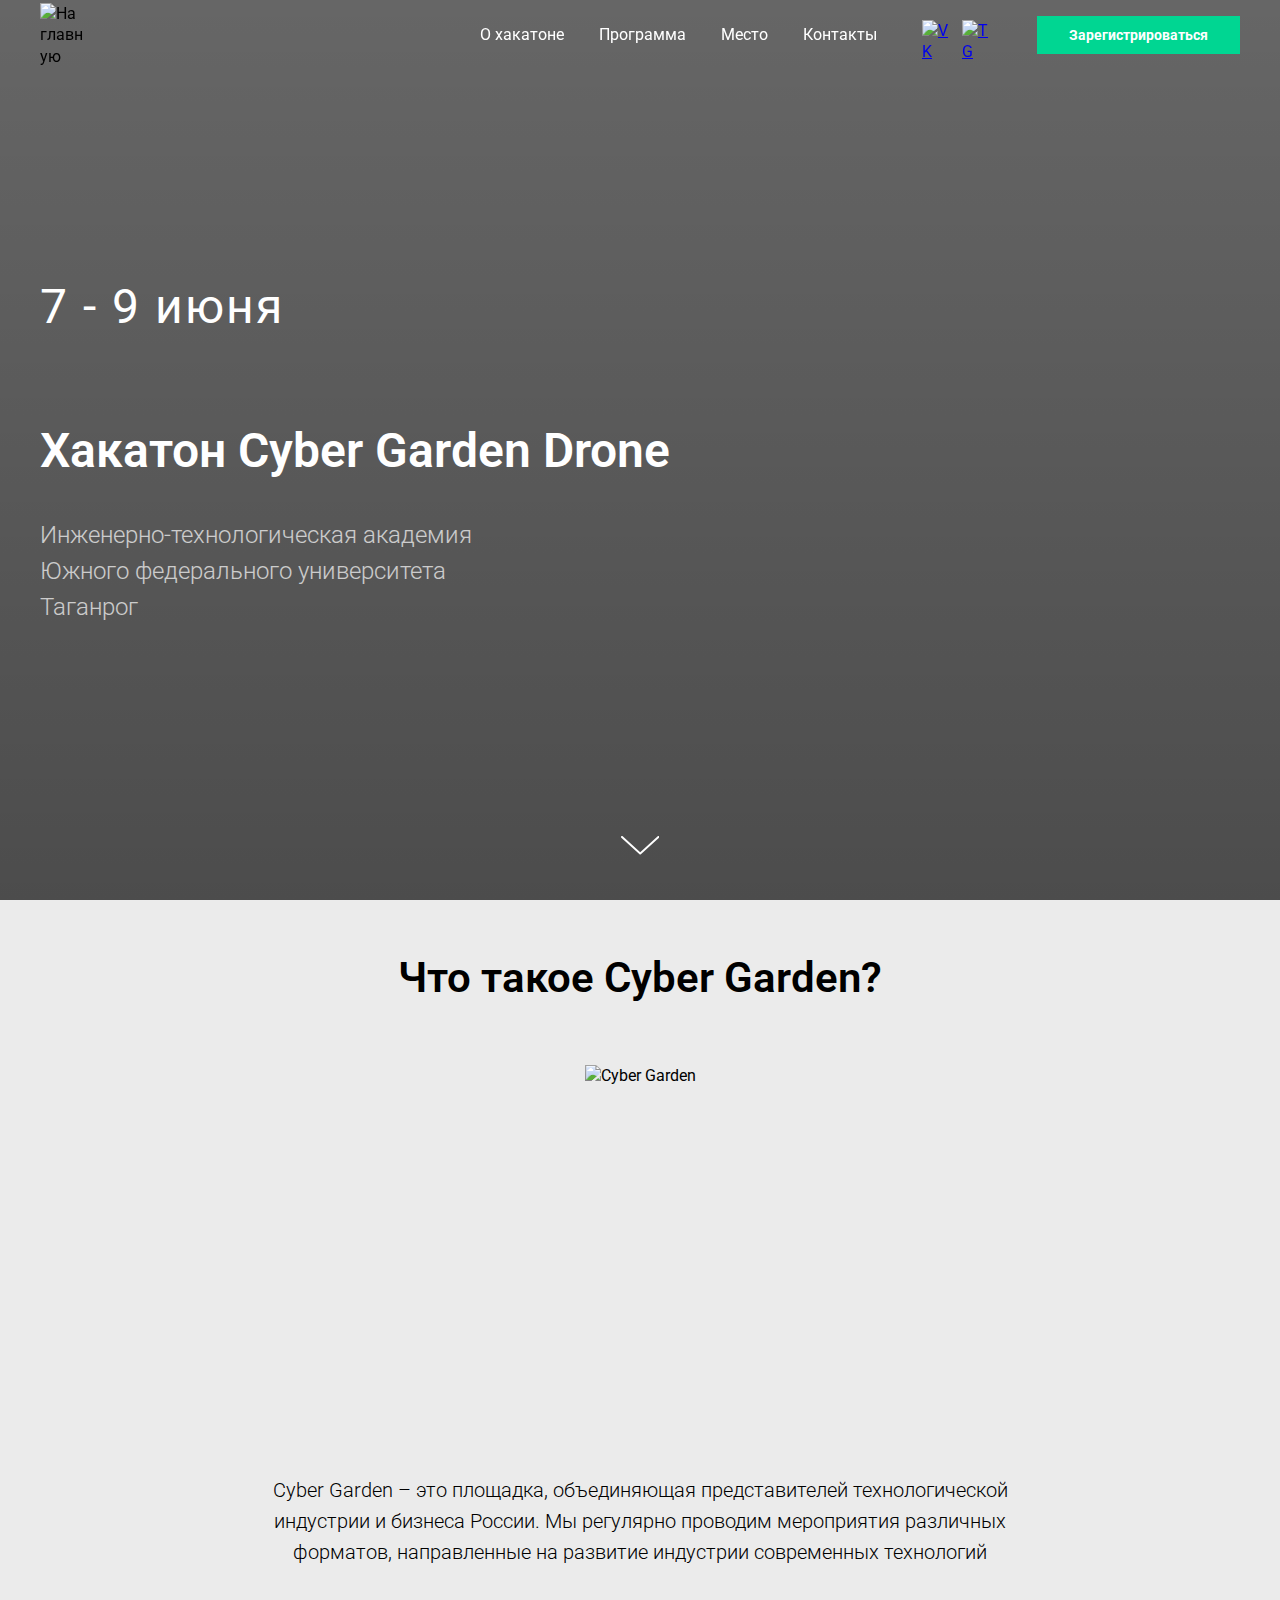
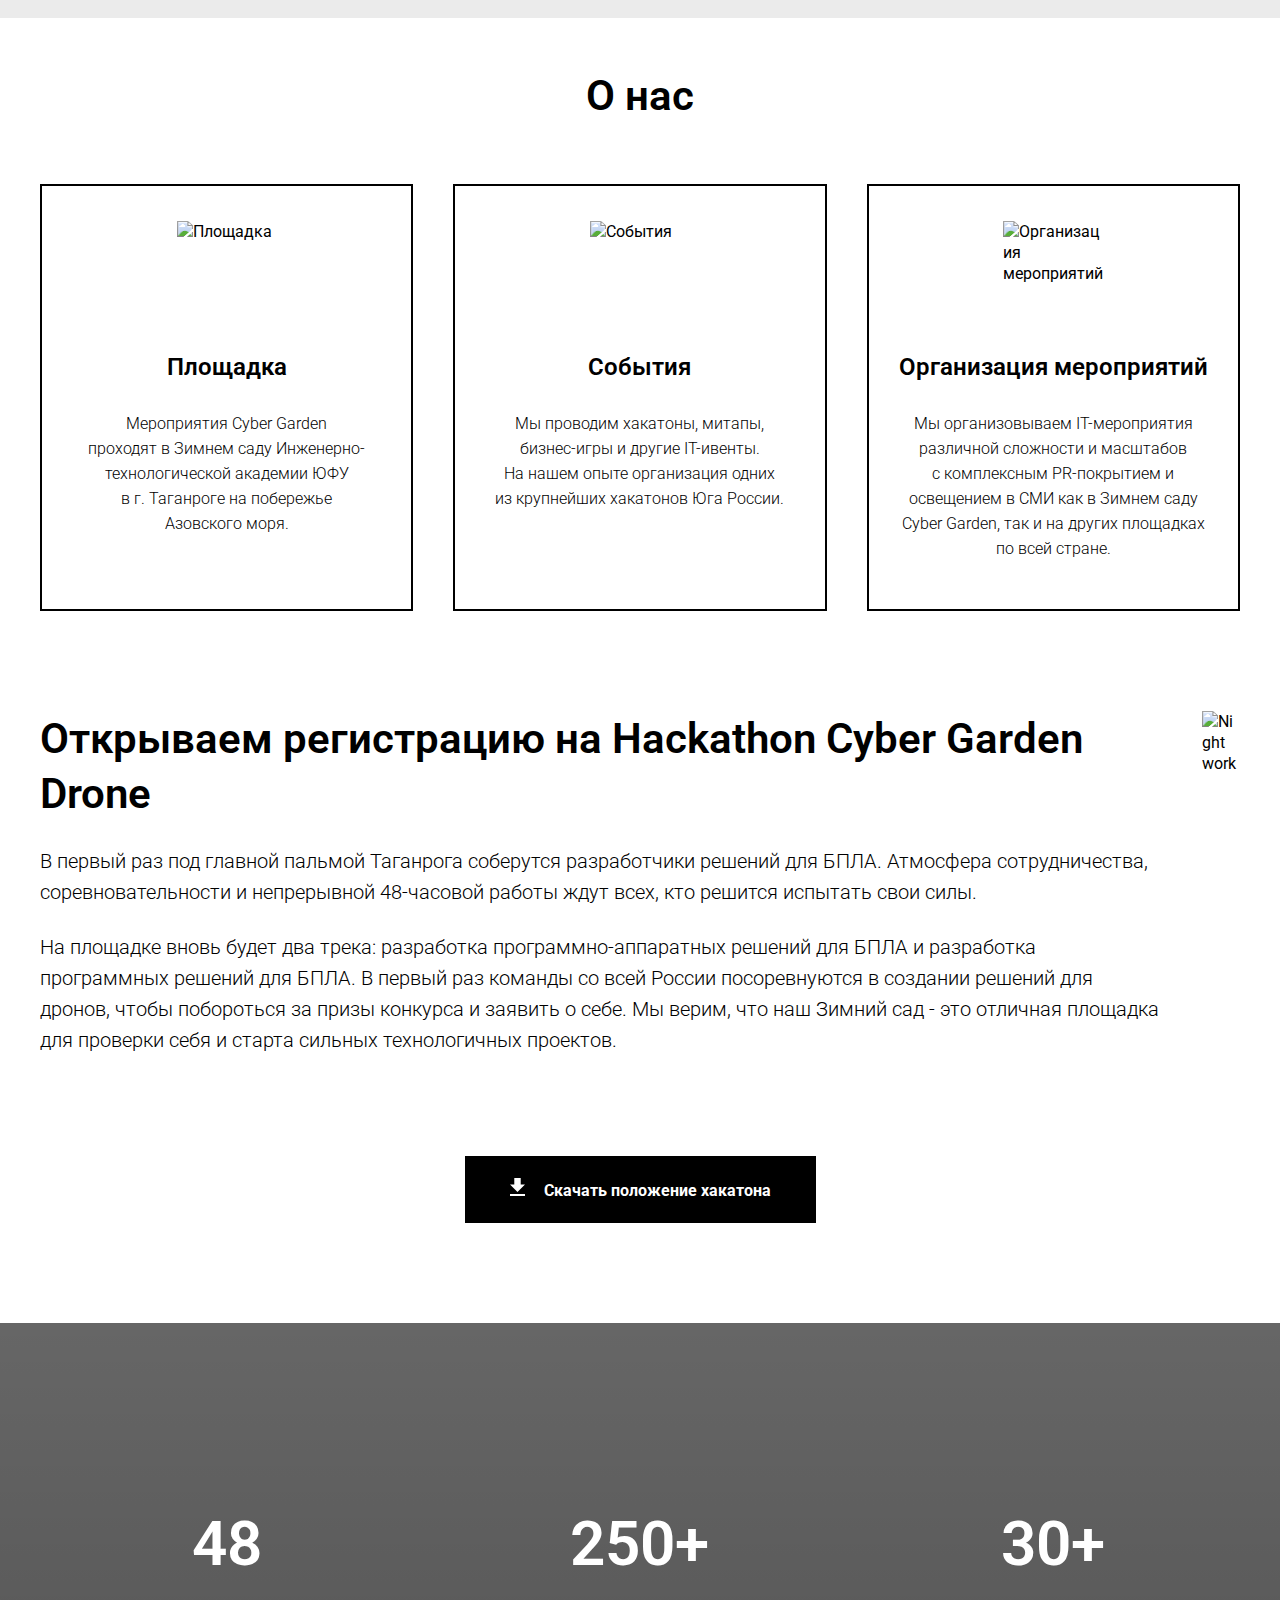
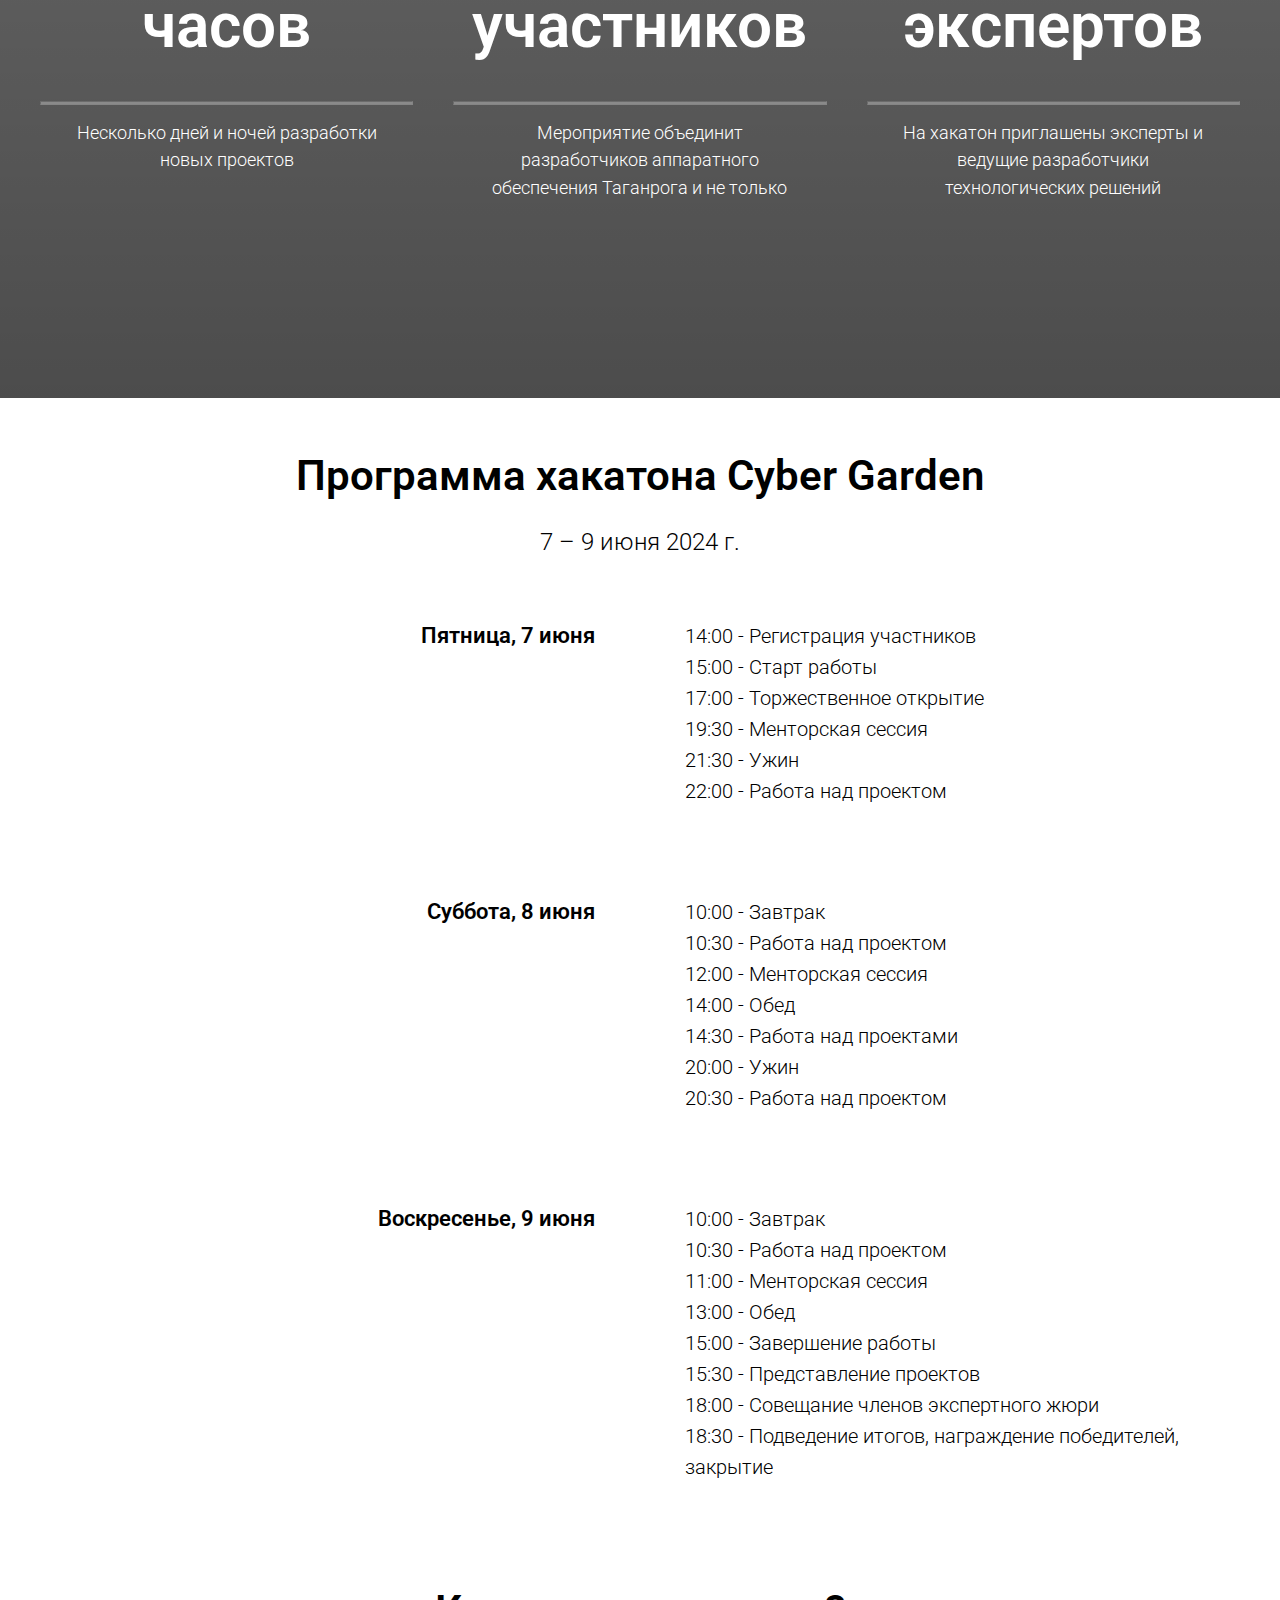
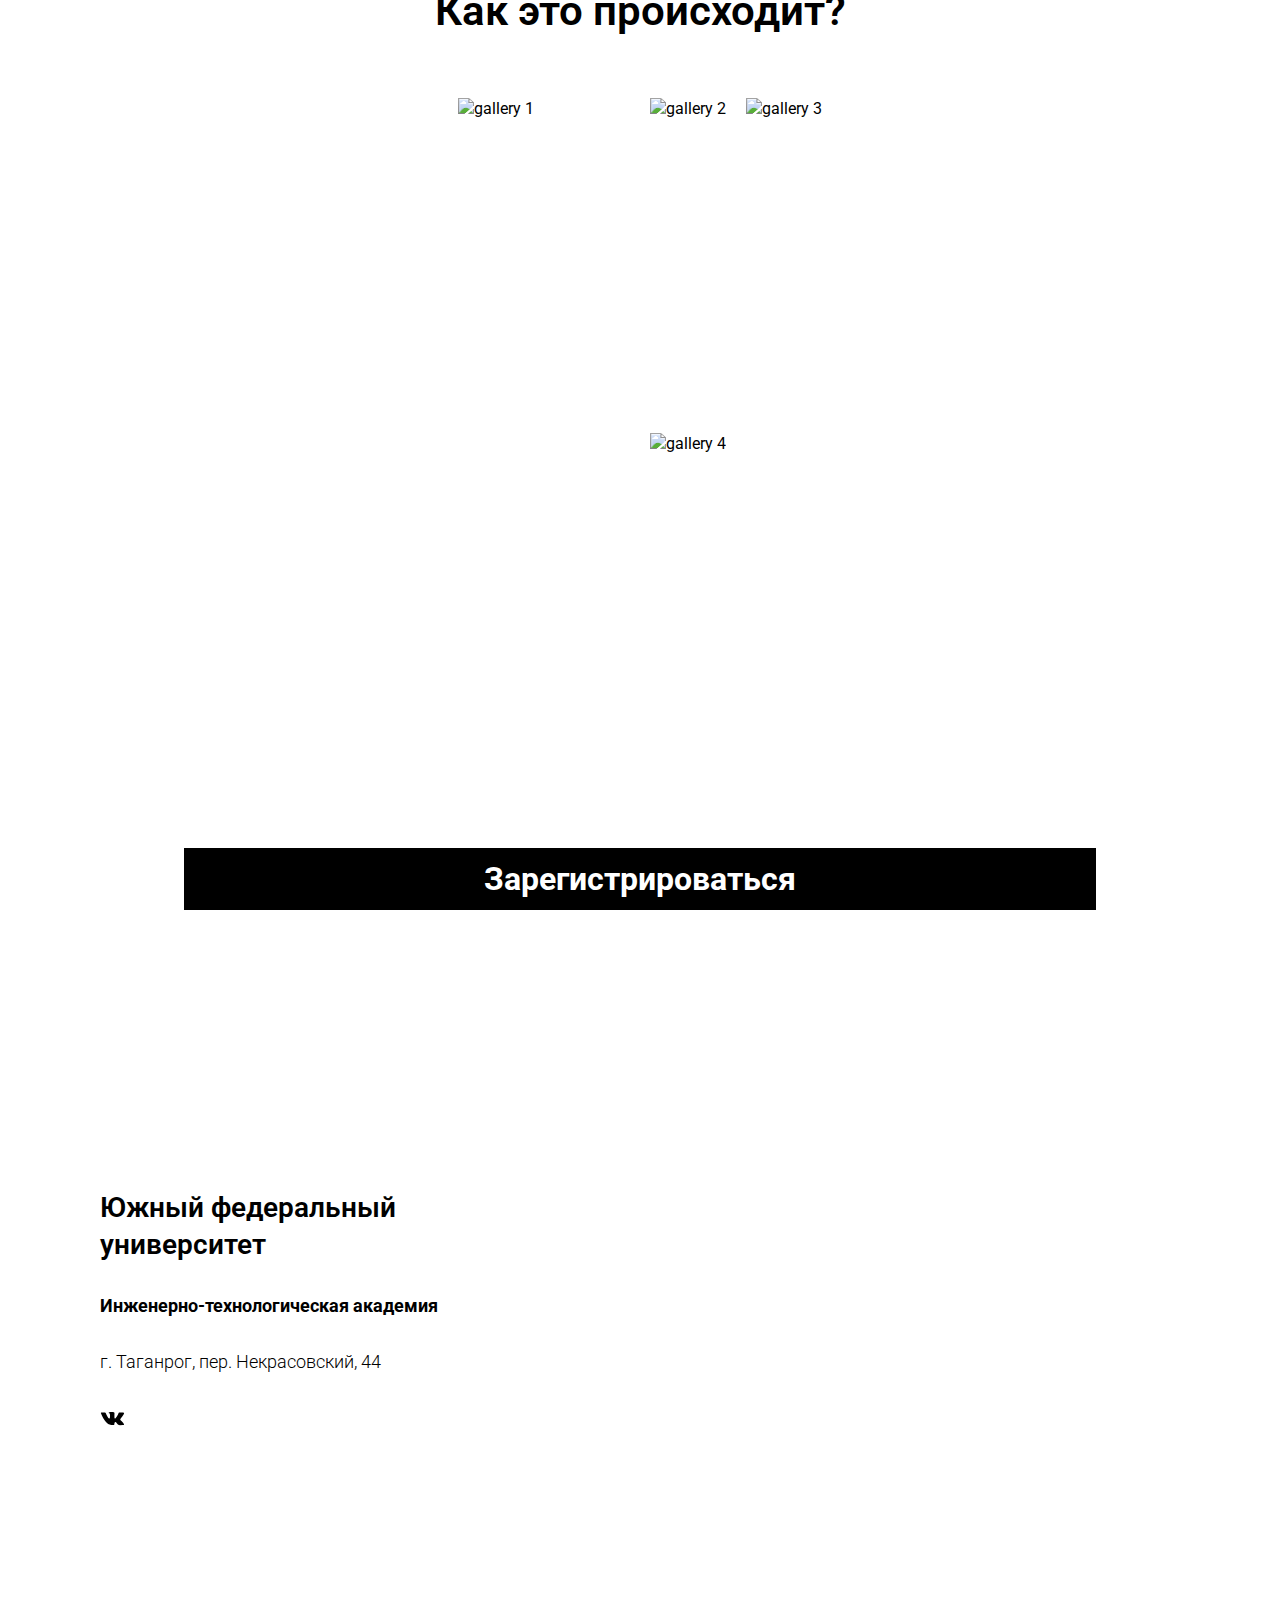
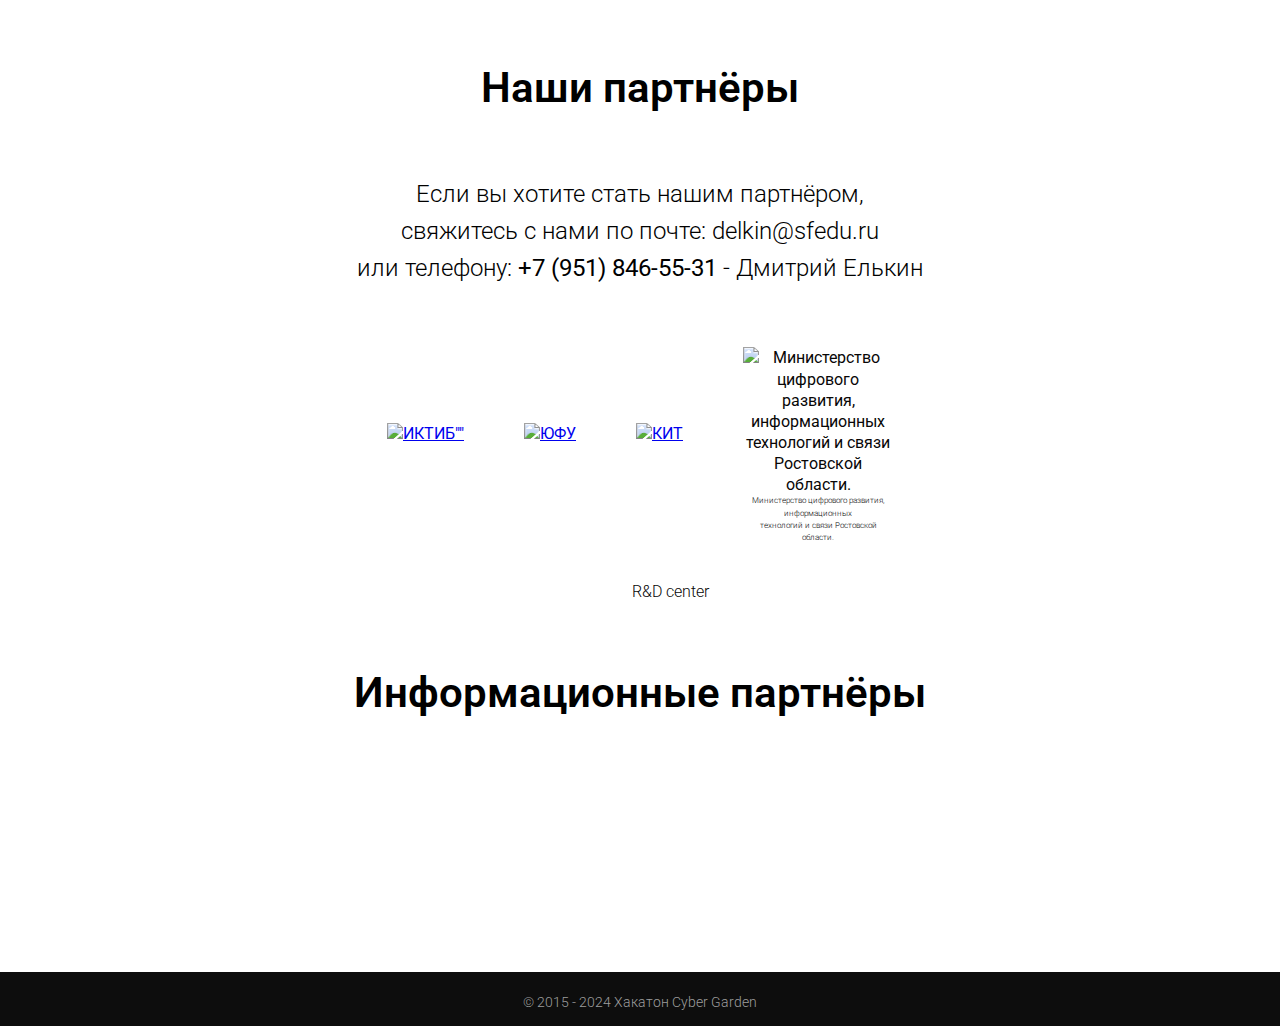
==== commit 4152dc1f: "Update index.html" ====
--- a/index.html
+++ b/index.html
@@ -899,24 +899,24 @@
 			<a href="https://minsvyaz.donland.ru" target="_blank" class="partners__with-text"><img src="images/partners/minc.png" alt="Министерство цифрового развития, информационных технологий и связи Ростовской области."><p style="font-size:8px;">Министерство цифрового развития, информационных<br> технологий и связи Ростовской области.</p></a>
 		</div>
 		<div class="partners__container">
-			<a href="https://www.centrinvest.ru" target="_blank"><img src="images/partners/CI.png" alt=""></a>
+			<!--<a href="https://www.centrinvest.ru" target="_blank"><img src="images/partners/CI.png" alt=""></a>-->
 			<a href="https://niisva.dev" target="_blank"><img src="images/partners/specvyz.png" alt=""></a>
-			<a href="https://oggetto.ru" target="_blank"><img src="images/partners/oggetto.png" alt=""></a>
-			<a href="https://dunice.net" target="_blank"><img src="images/partners/Dunice.png" alt=""></a>
+			<a href="https://aomz.org/" target="_blank"><img src="images/partners/aomz.png" alt=""></a>
+			<!--<a href="https://dunice.net" target="_blank"><img src="images/partners/Dunice.png" alt=""></a>-->
 			<a href="https://rdcenter.ru" target="_blank" class="partners__with-text"><img src="images/partners/rdc.svg" alt=""><p style="font-size:16px;">R&D center</p></a>
-			<a href="https://neurotech.ru" target="_blank"><img src="images/partners/Logo_n.png" alt=""></a>
-			<a href="https://www.evraz.com" target="_blank"><img src="images/partners/EVRAZ.png" alt=""></a>
+			<!--<a href="https://neurotech.ru" target="_blank"><img src="images/partners/Logo_n.png" alt=""></a>-->
+			<a href="http://beta-air.com" target="_blank"><img src="images/partners/beta.png" alt=""></a>
 		</div>
 		<h2>Информационные партнёры</h2>
 		<div class="partners__container">
 			<a href="https://russianhackers.org" target="_blank"><img src="images/partners/russianhackers.png" alt=""></a>
 			<a href="https://vk.com/sic_sfedu_ita" target="_blank"><img src="images/partners/sits.png" alt=""></a>
-			<a href="https://хакатоны.рус" target="_blank"><img src="images/partners/Kh.jpg" alt=""></a>
+			<a href="https://хакатоны.рус" target="_blank"><img src="images/partners/Kh.png" alt=""></a>
 		</div>
 	</section>
 </main>
 <footer>
-	© 2015 - 2023 Хакатон Cyber Garden
+	© 2015 - 2024 Хакатон Cyber Garden
 </footer>
 <script>
 	if (window.screen.width > 980) {
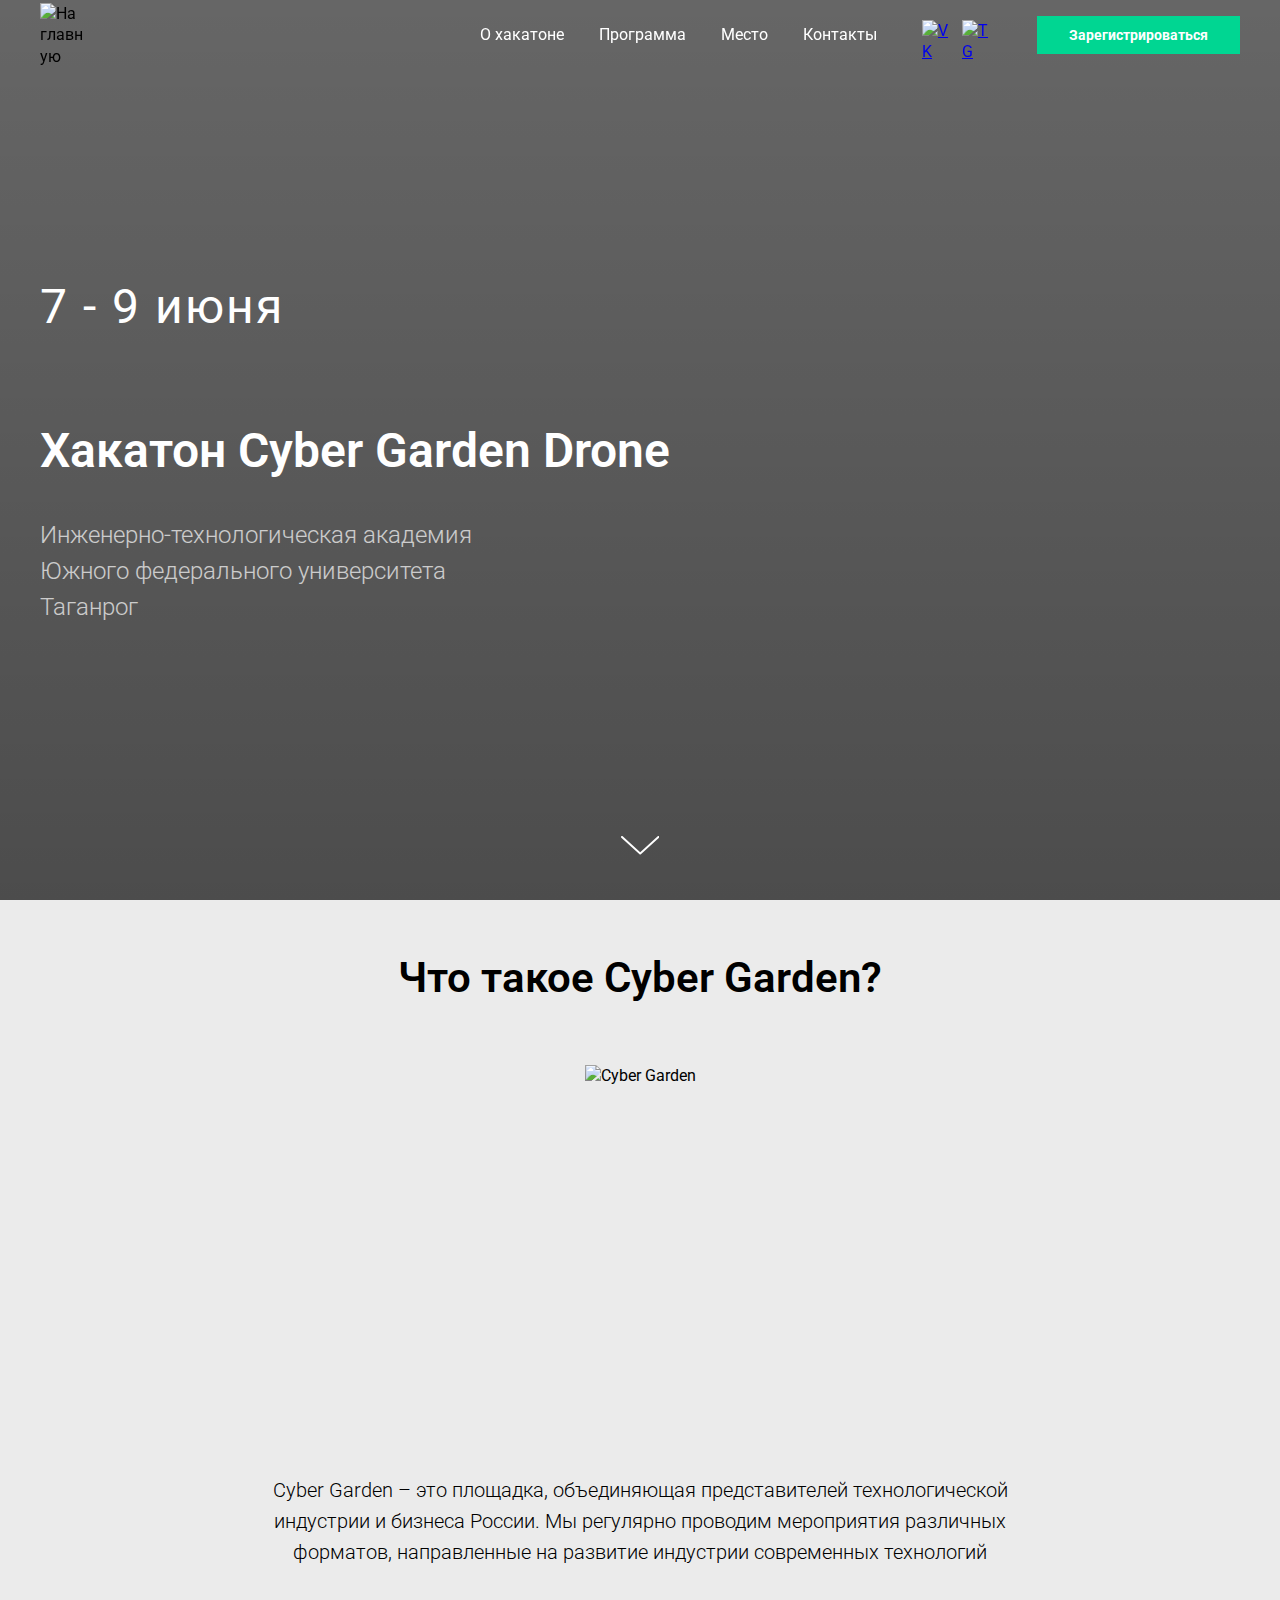
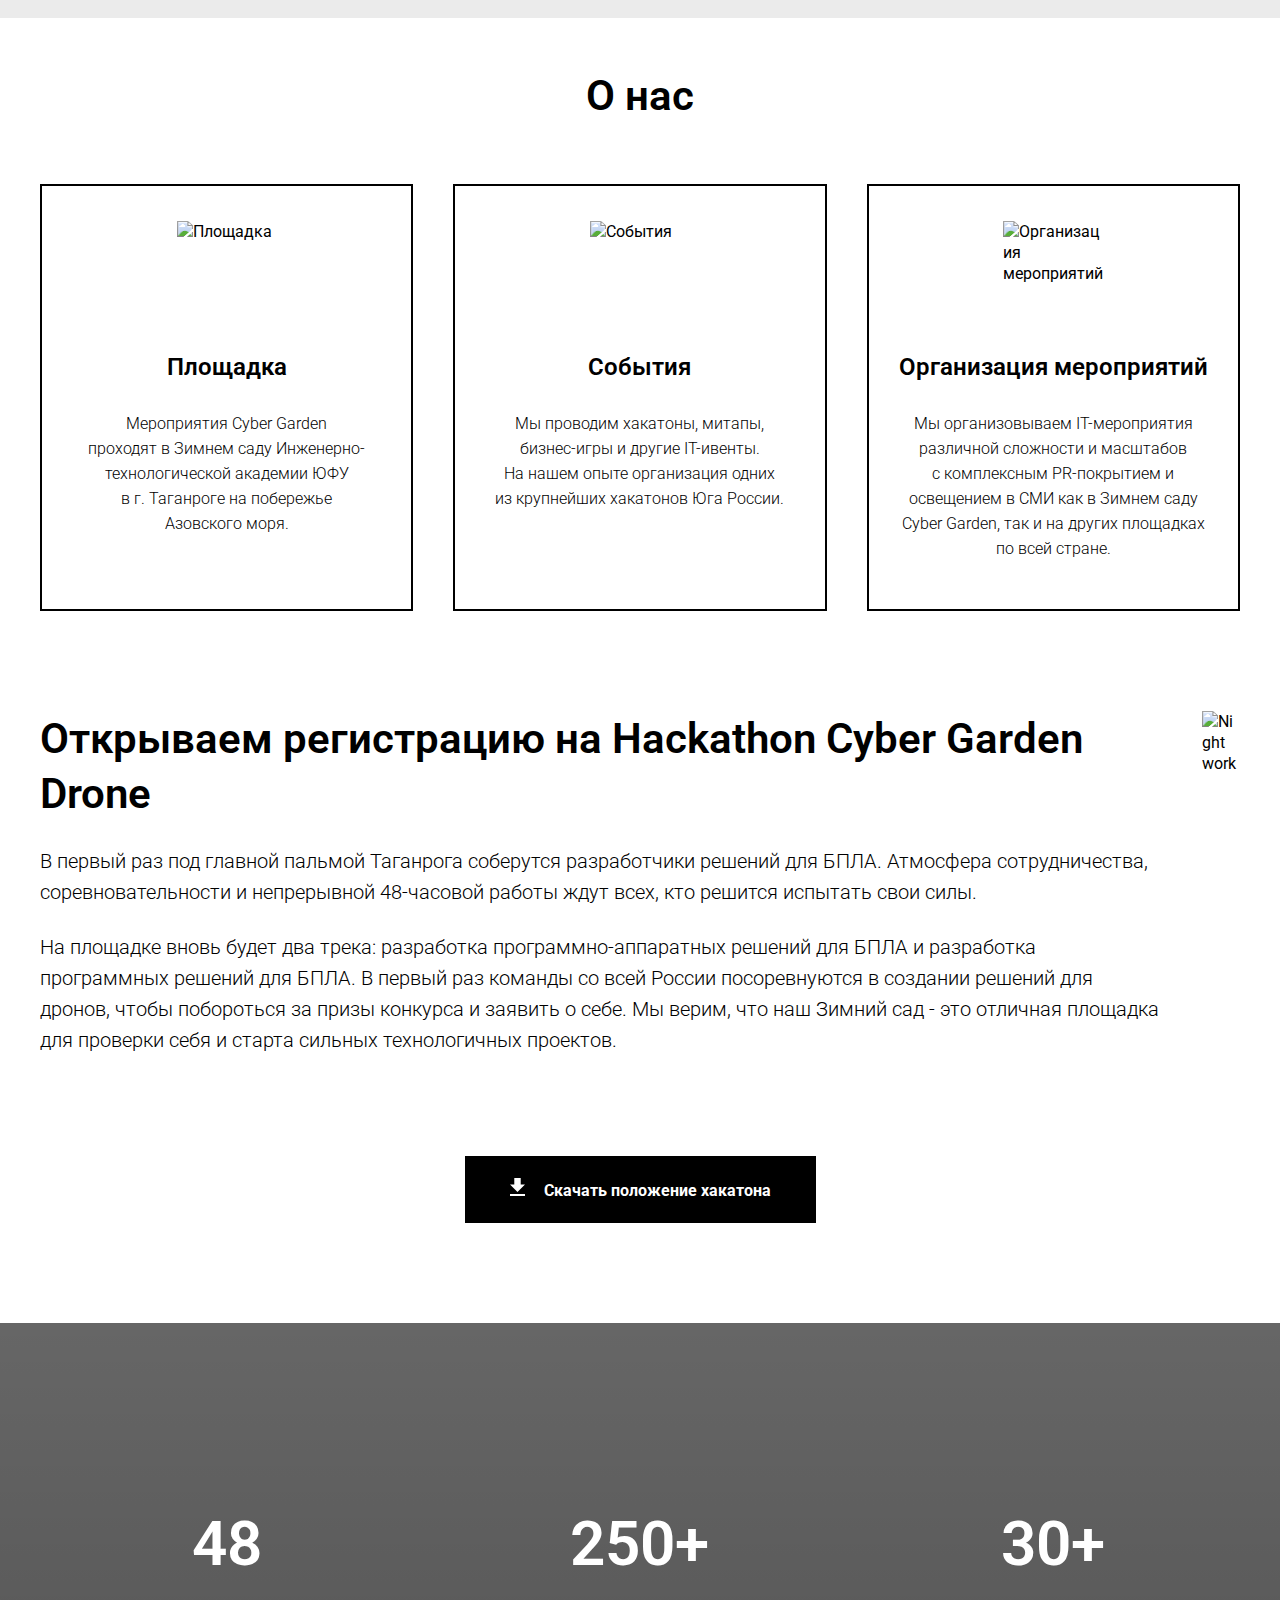
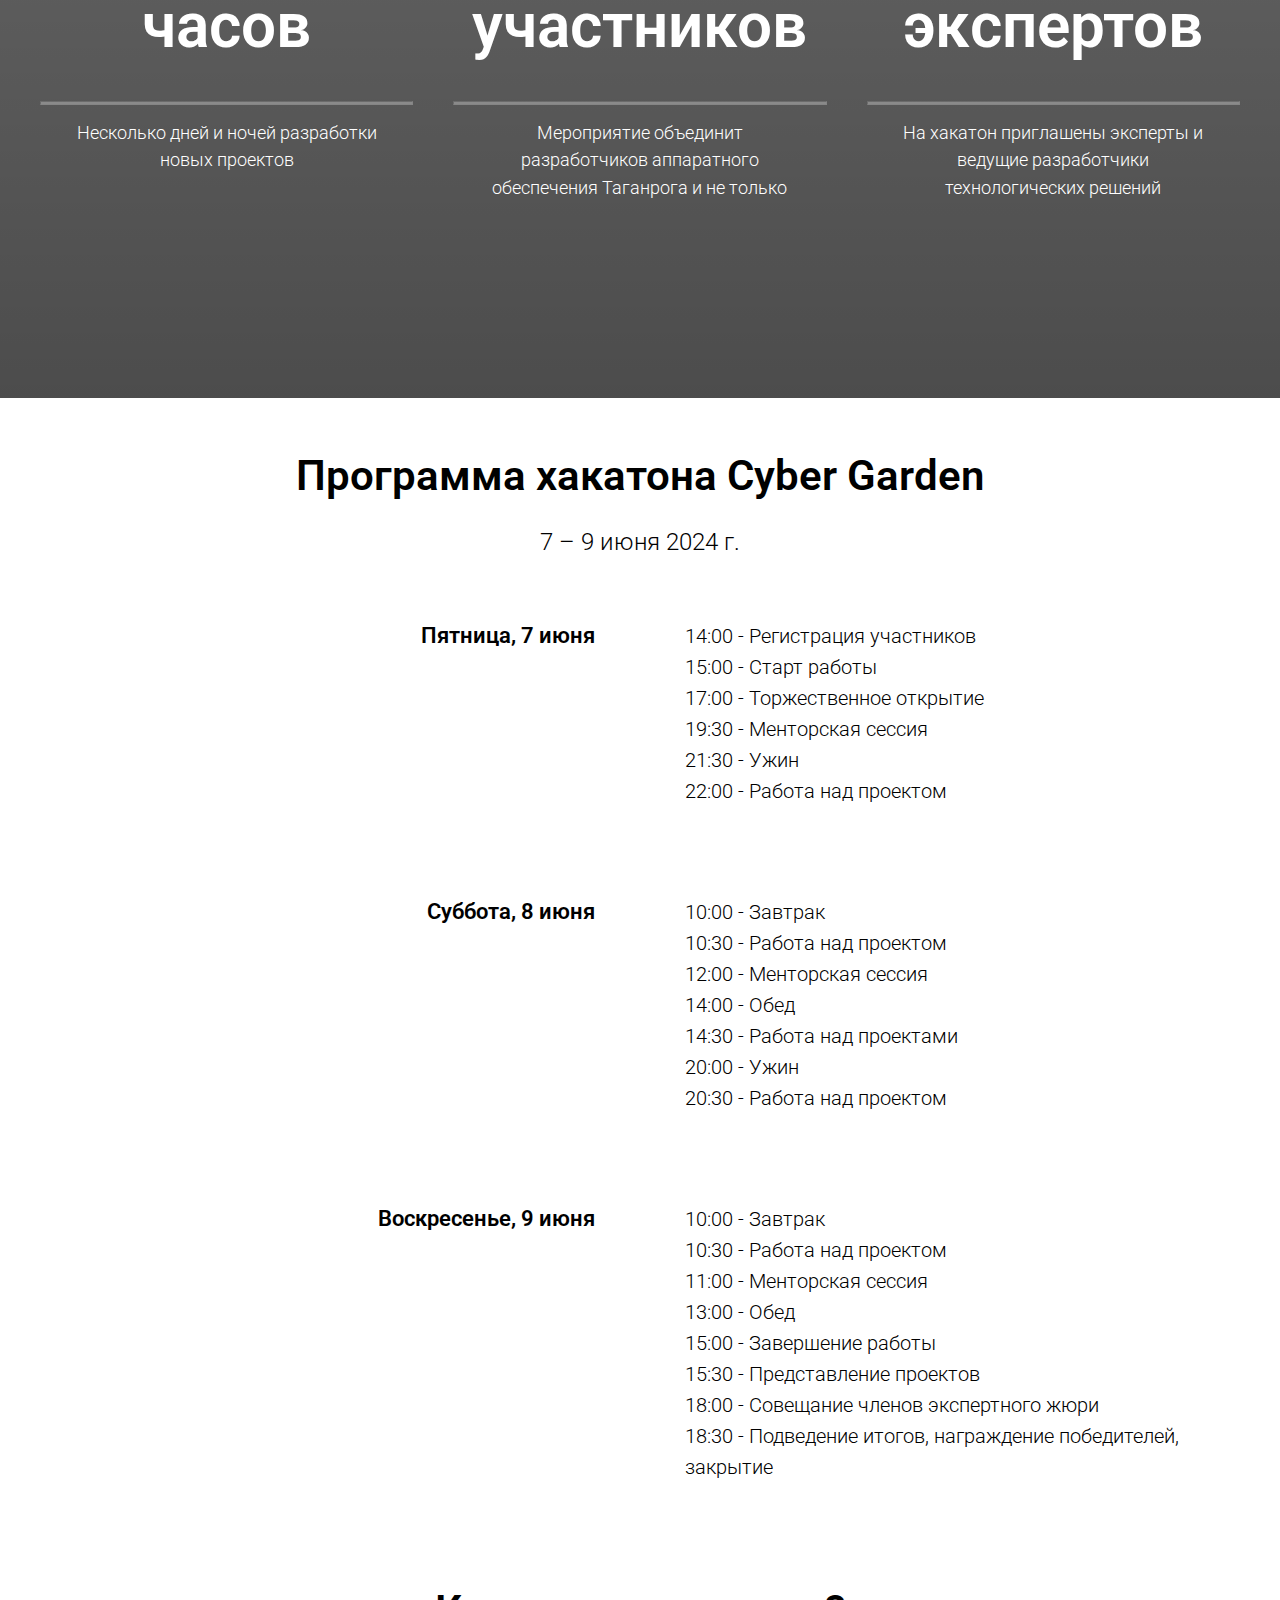
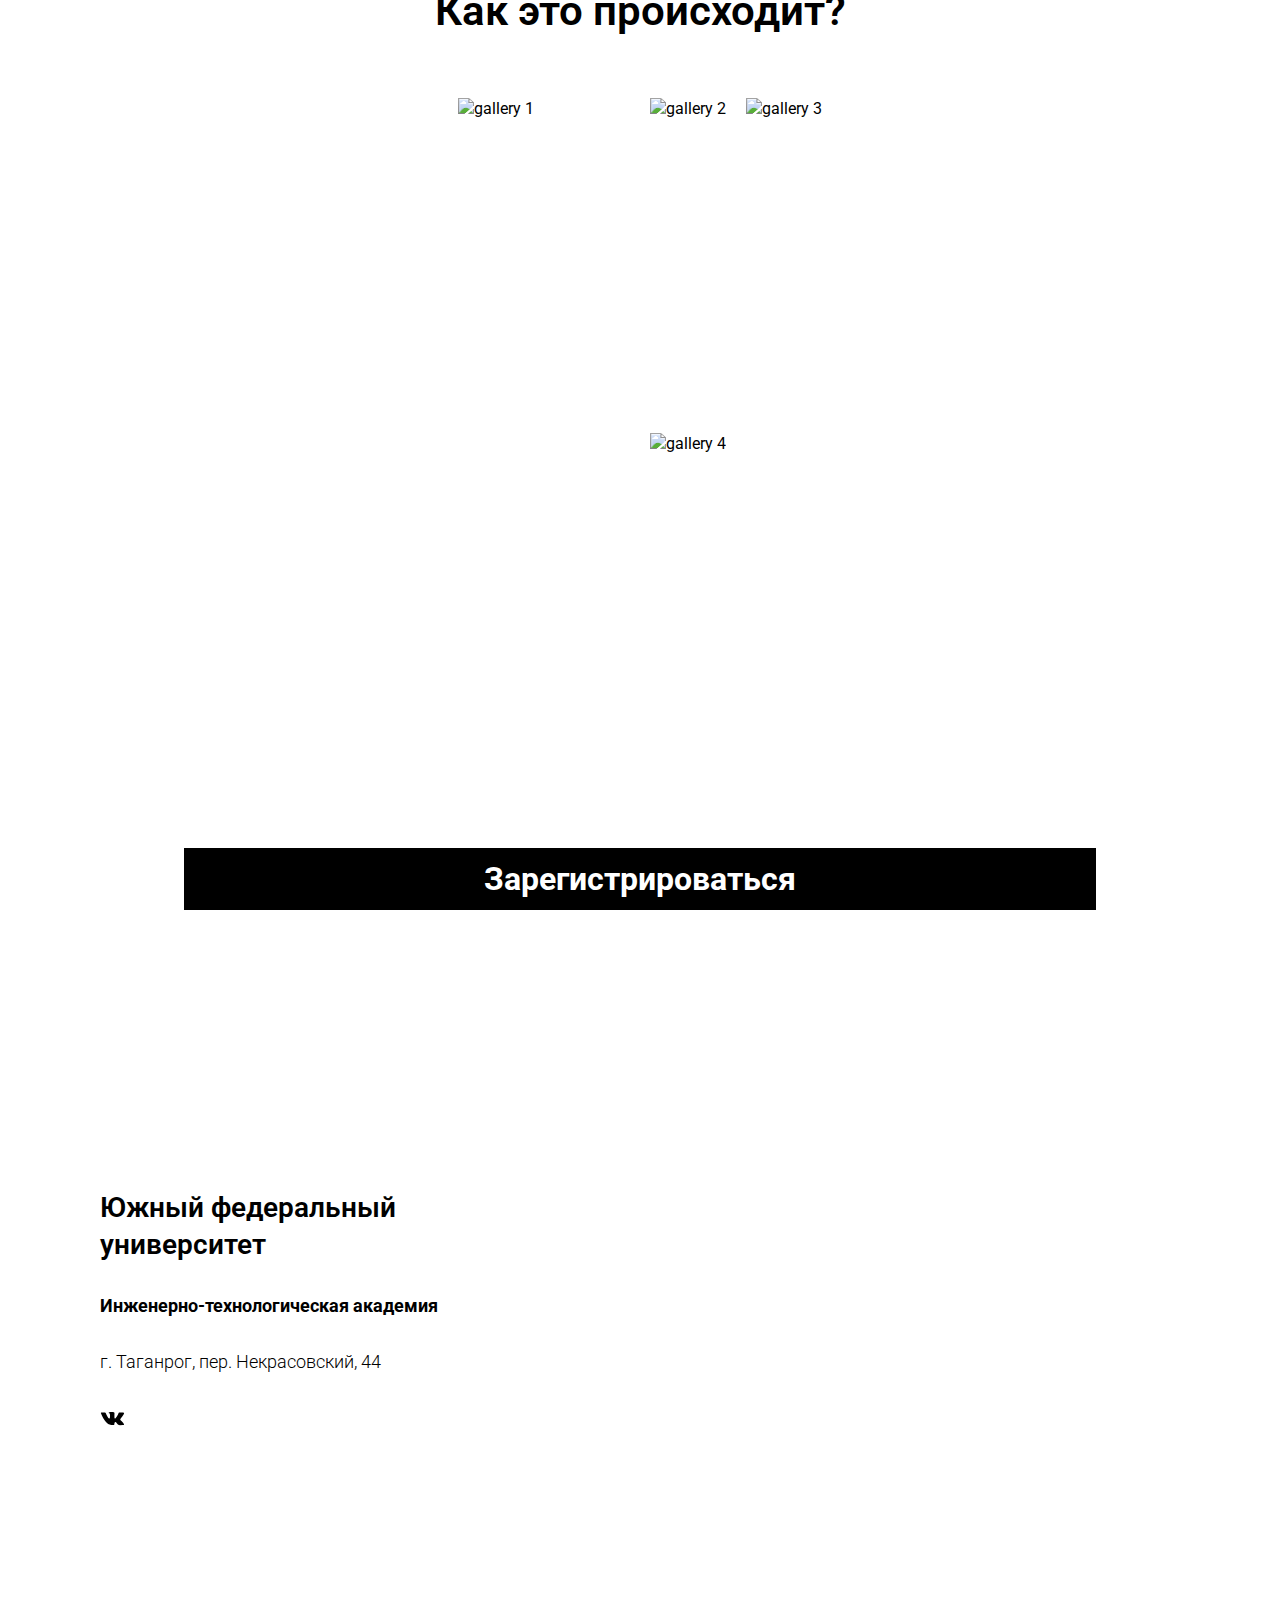
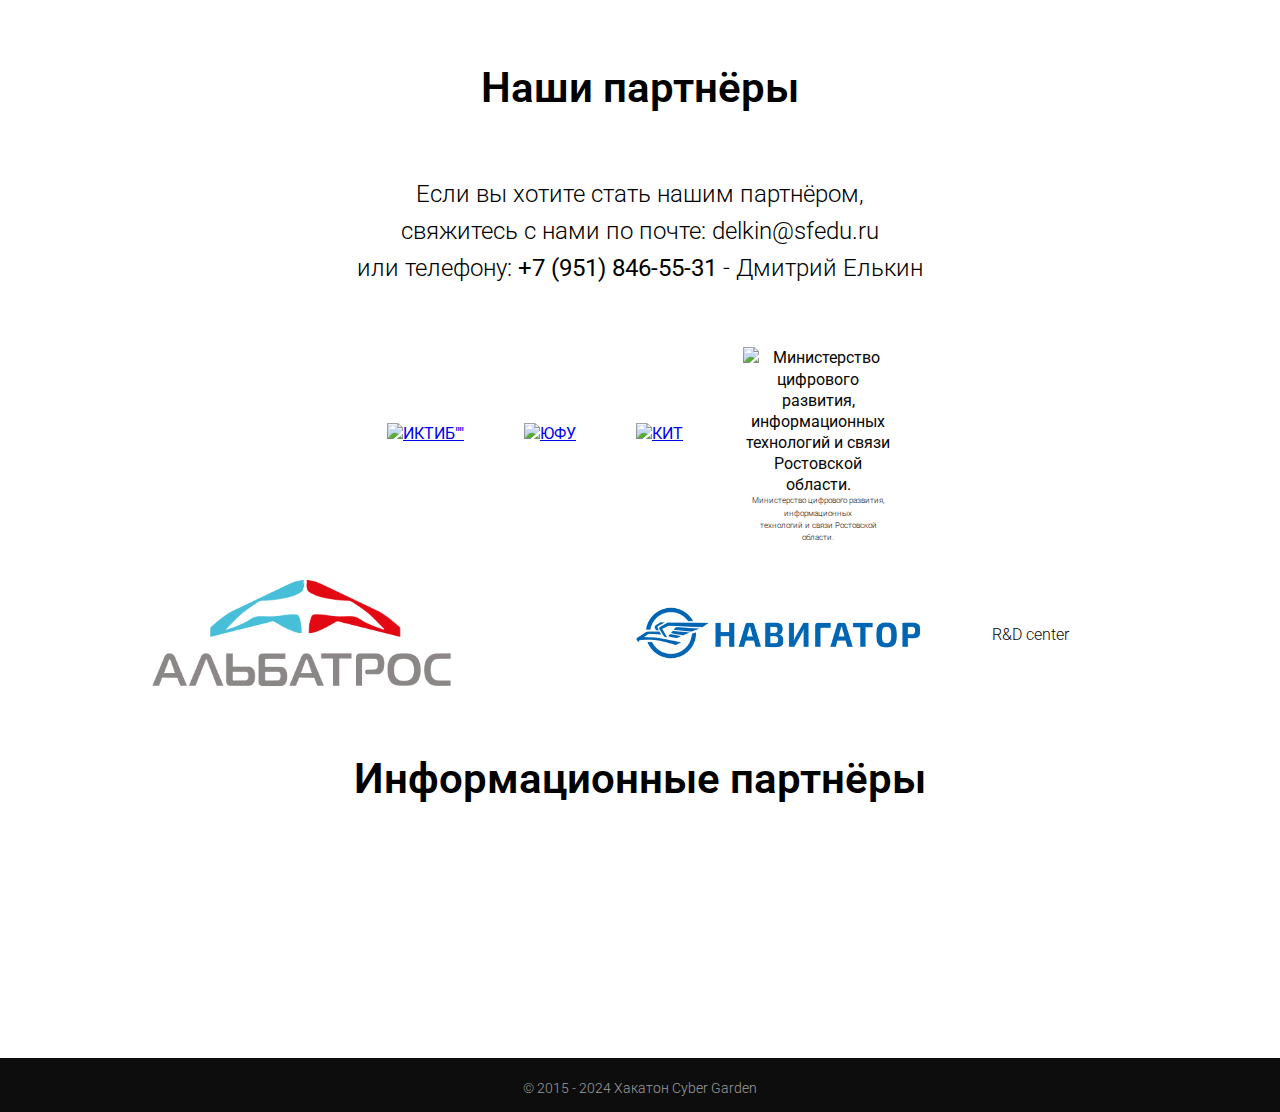
==== commit 63e10c2d: "add_logo" ====
--- a/index.html
+++ b/index.html
@@ -899,10 +899,10 @@
 			<a href="https://minsvyaz.donland.ru" target="_blank" class="partners__with-text"><img src="images/partners/minc.png" alt="Министерство цифрового развития, информационных технологий и связи Ростовской области."><p style="font-size:8px;">Министерство цифрового развития, информационных<br> технологий и связи Ростовской области.</p></a>
 		</div>
 		<div class="partners__container">
-			<!--<a href="https://www.centrinvest.ru" target="_blank"><img src="images/partners/CI.png" alt=""></a>-->
+			<a href="https://alb.aero" target="_blank"><img src="images/partners/alb.png" alt=""></a>
 			<a href="https://niisva.dev" target="_blank"><img src="images/partners/specvyz.png" alt=""></a>
 			<a href="https://aomz.org/" target="_blank"><img src="images/partners/aomz.png" alt=""></a>
-			<!--<a href="https://dunice.net" target="_blank"><img src="images/partners/Dunice.png" alt=""></a>-->
+			<a href="https://www.navigat.ru" target="_blank"><img src="images/partners/nav.png" alt=""></a>
 			<a href="https://rdcenter.ru" target="_blank" class="partners__with-text"><img src="images/partners/rdc.svg" alt=""><p style="font-size:16px;">R&D center</p></a>
 			<!--<a href="https://neurotech.ru" target="_blank"><img src="images/partners/Logo_n.png" alt=""></a>-->
 			<a href="http://beta-air.com" target="_blank"><img src="images/partners/beta.png" alt=""></a>
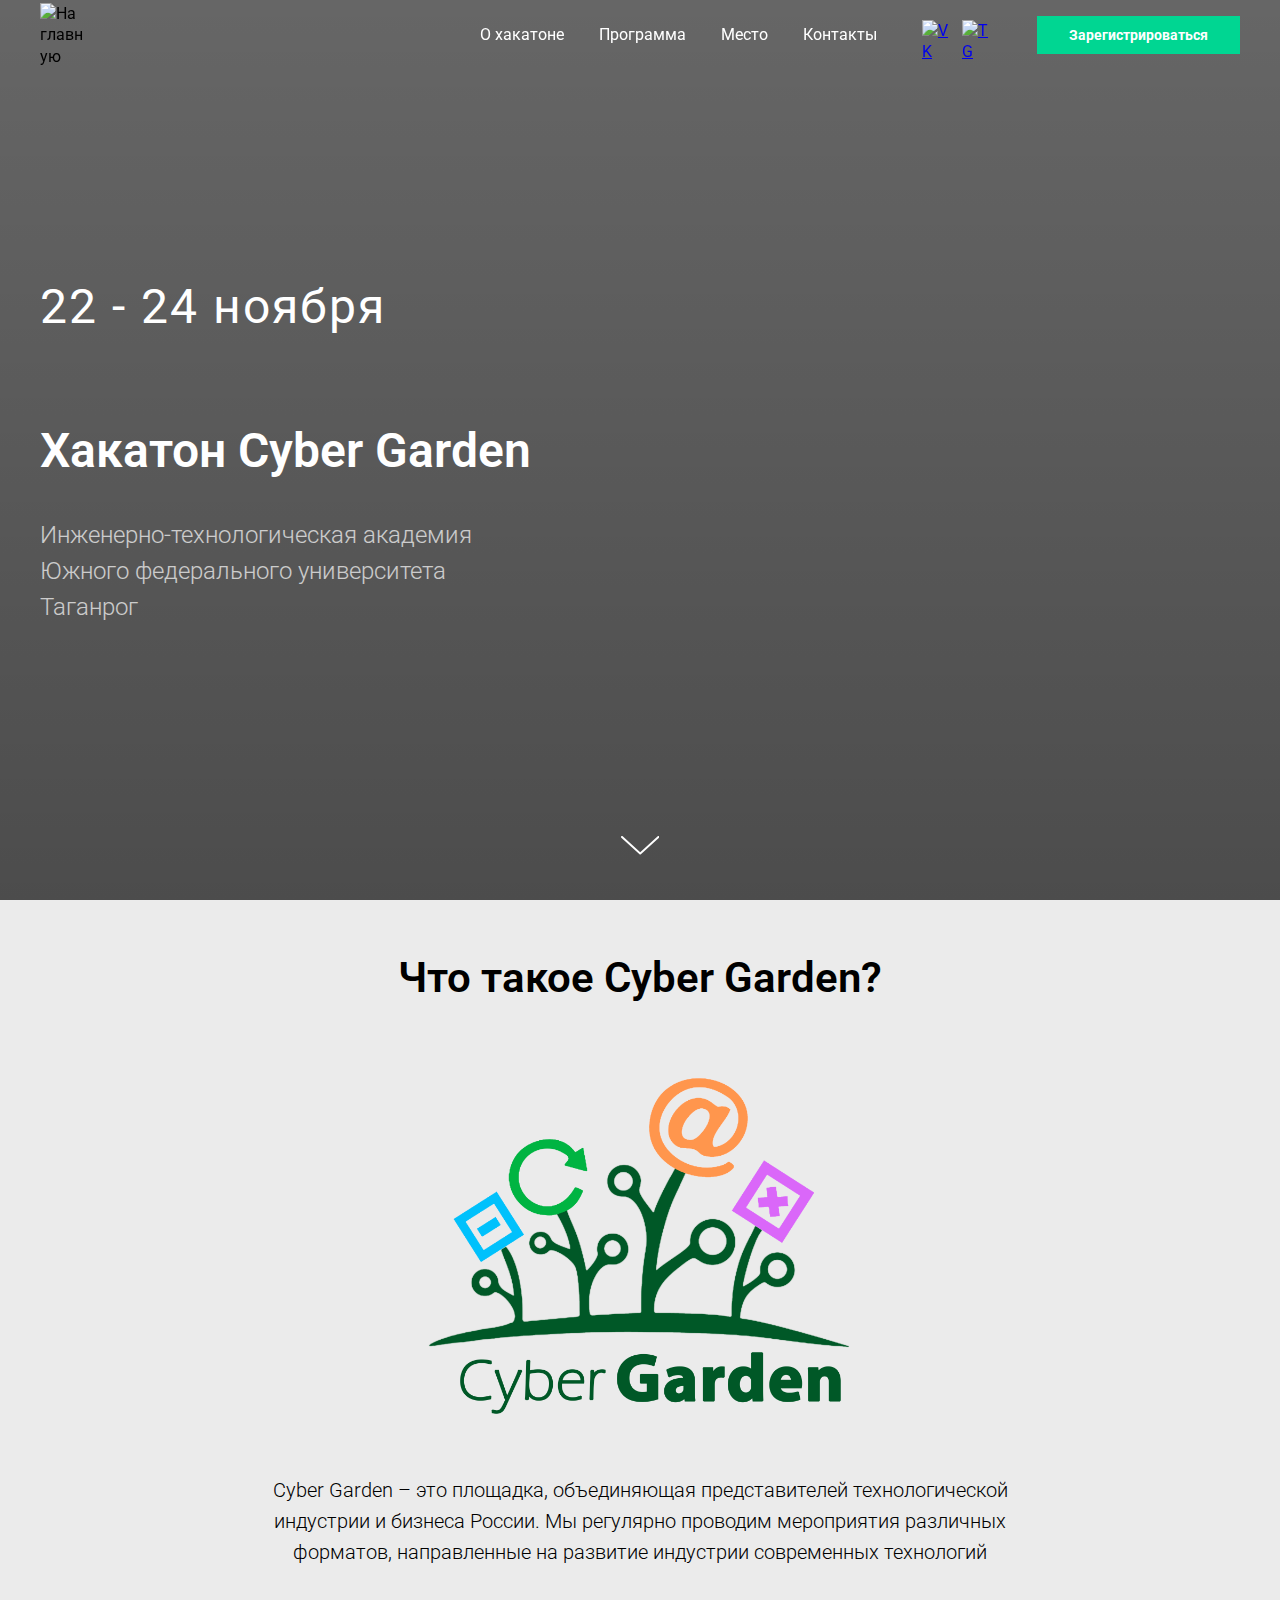
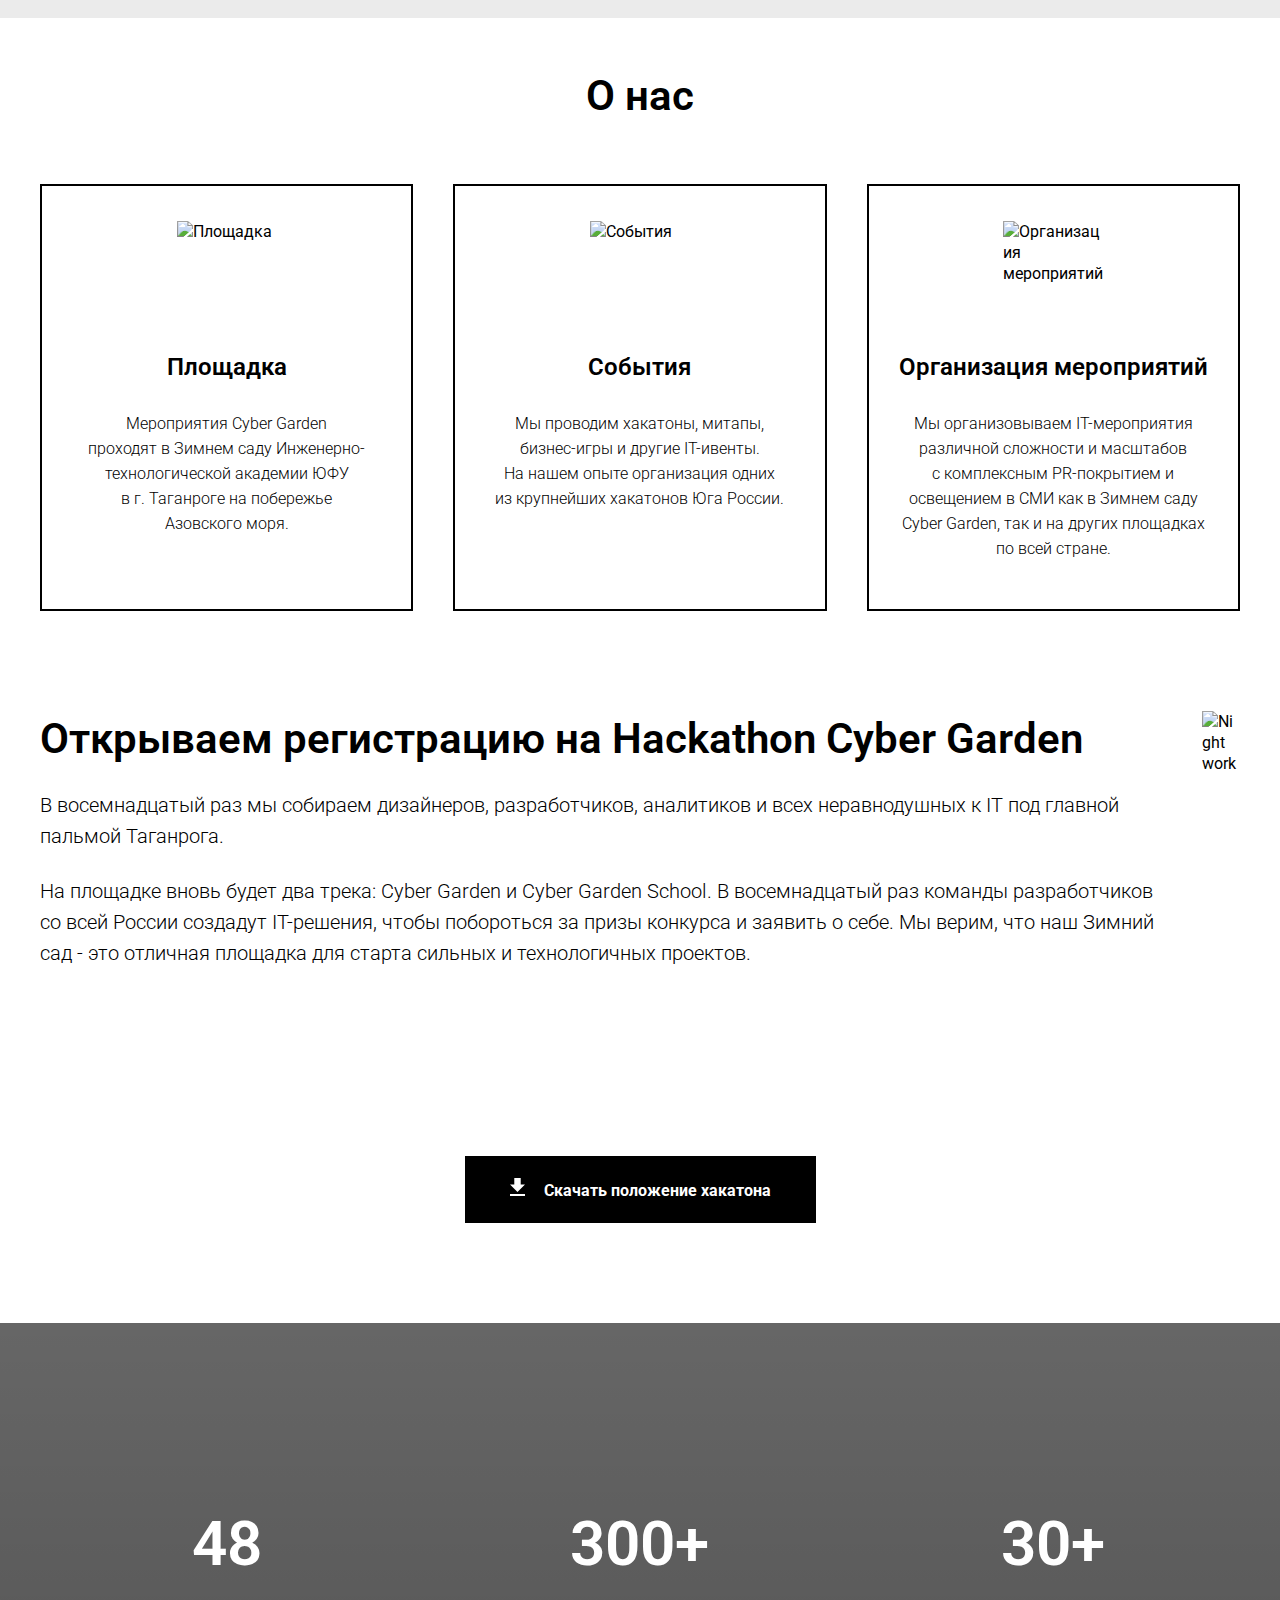
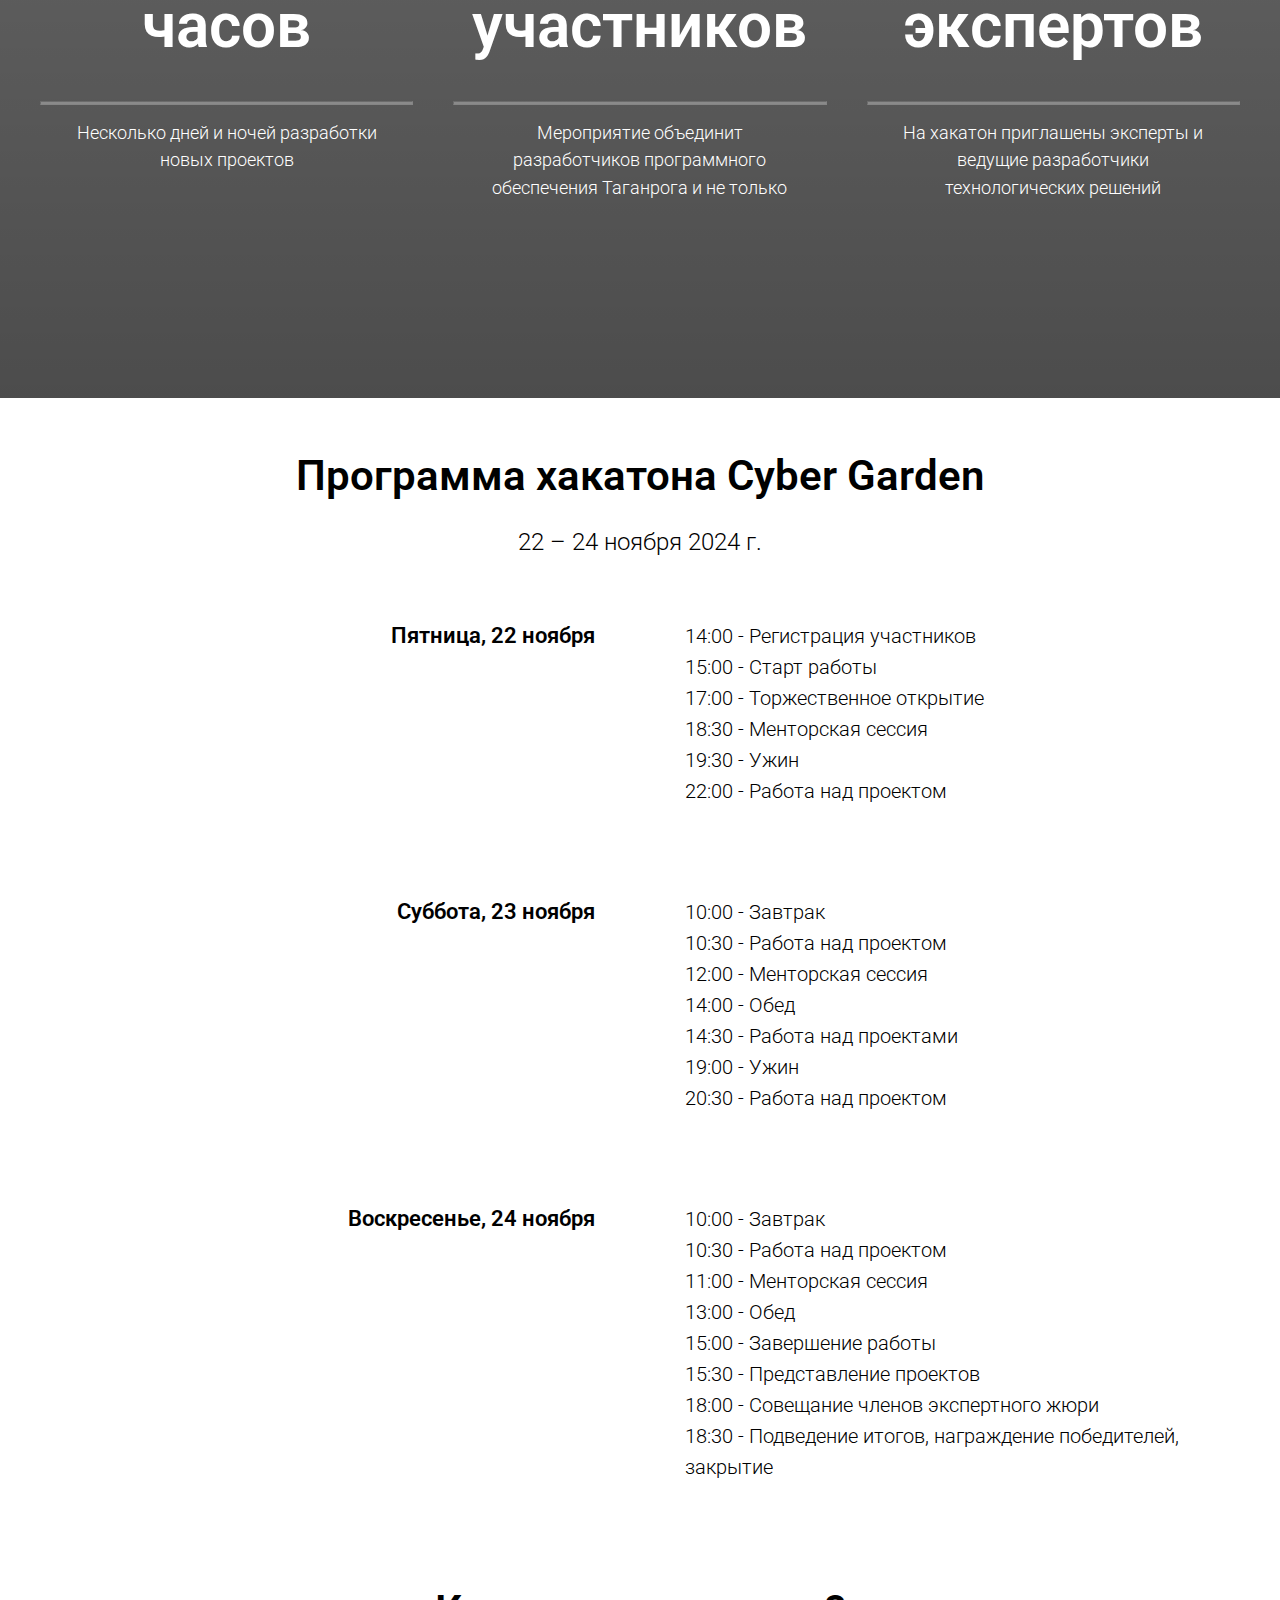
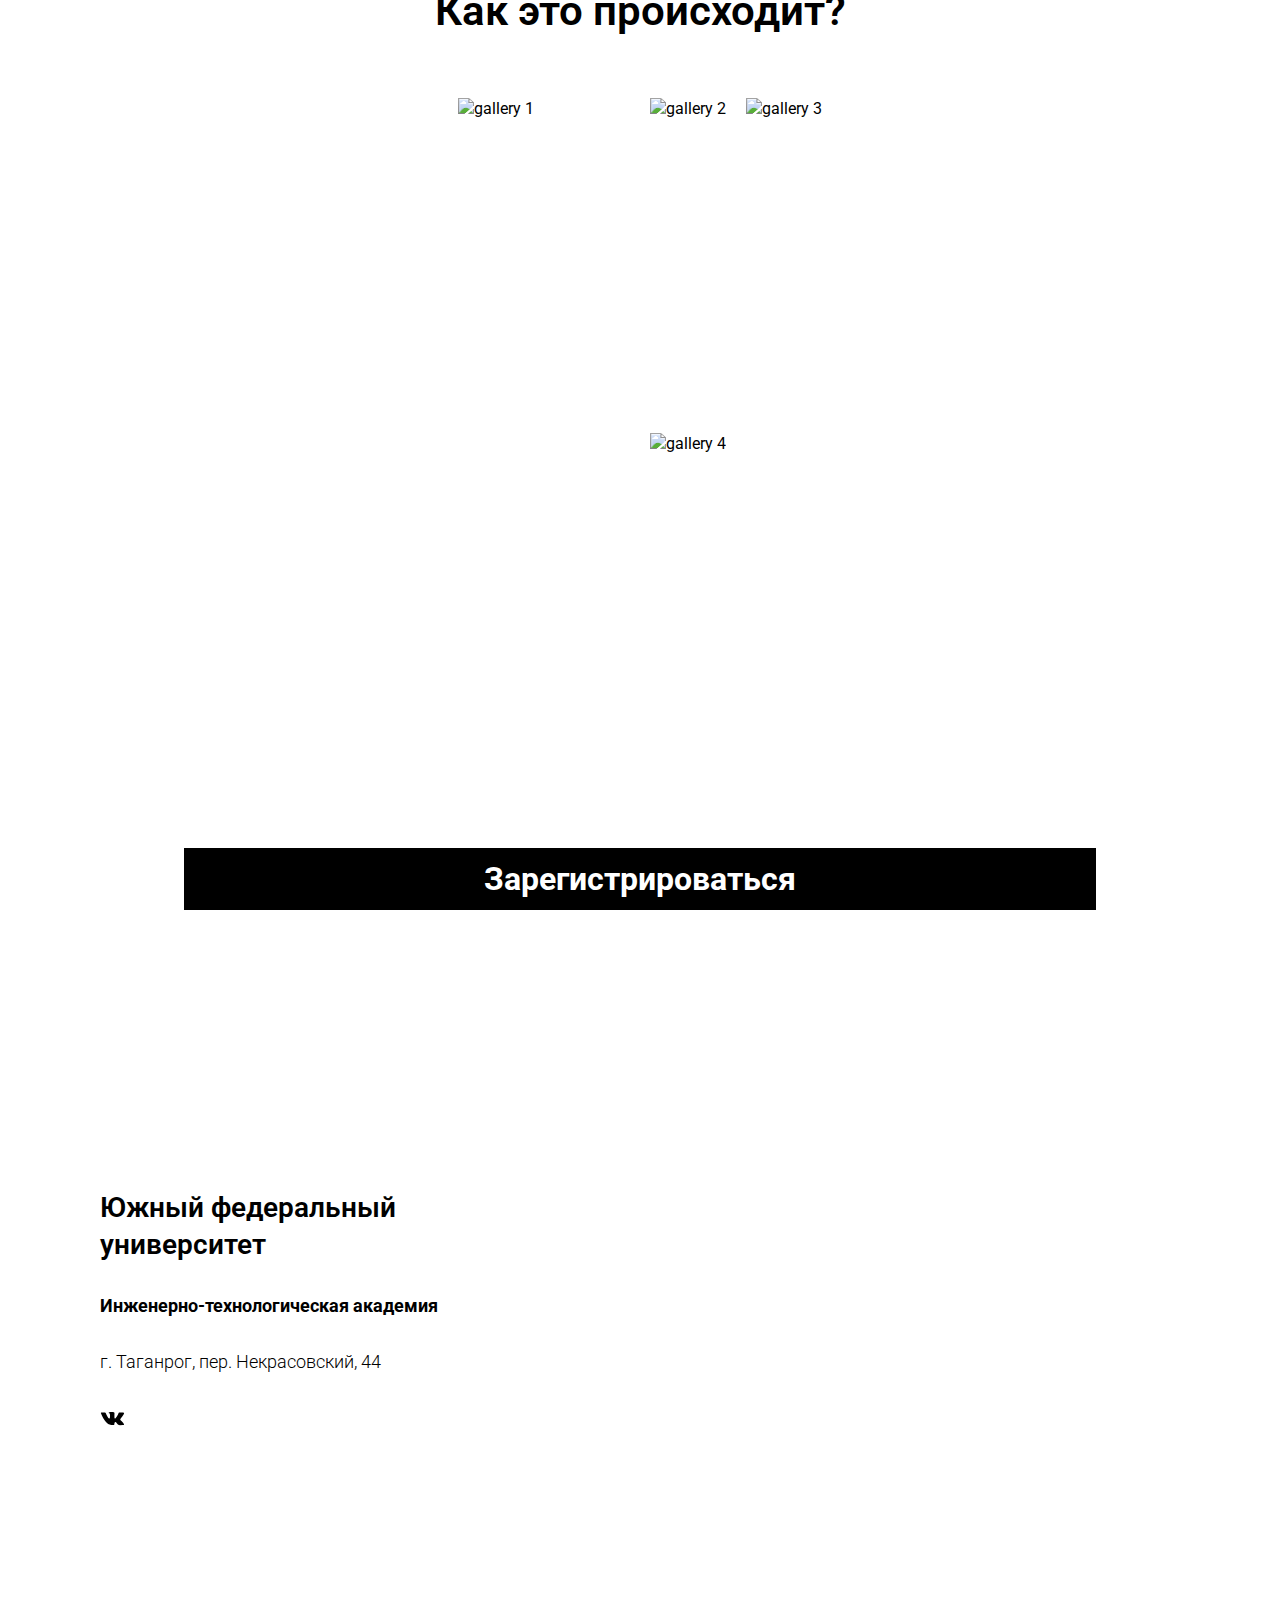
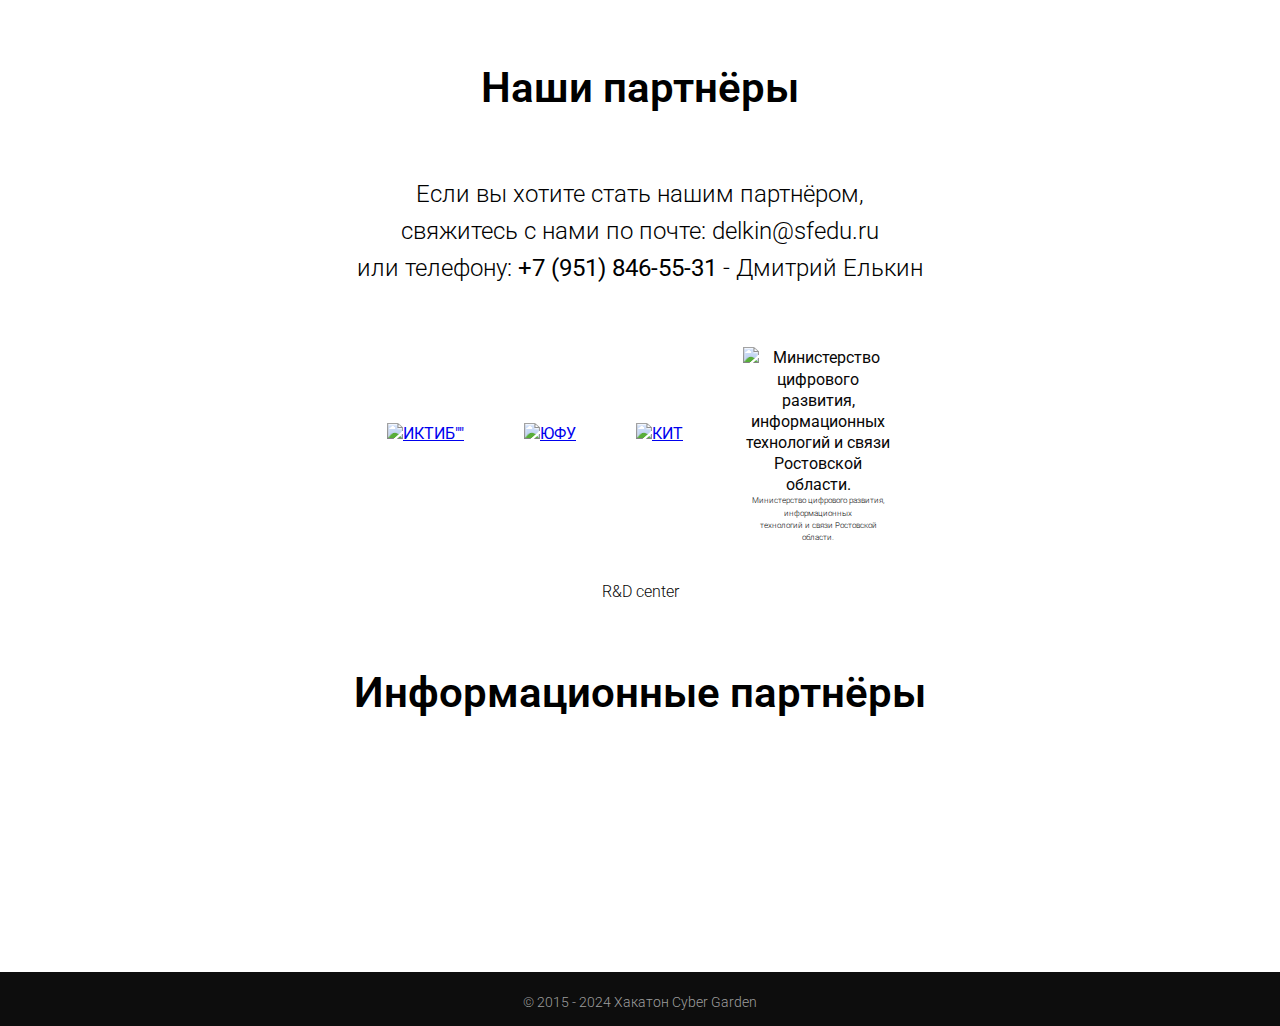
==== commit f4b81ee4: "update_info_hack" ====
--- a/index.html
+++ b/index.html
@@ -712,7 +712,7 @@
 					<img src="images/socials/tg.svg" alt="TG">
 				</a>
 			</div>
-			<a class="header__nav__btn" href="https://forms.gle/xcJ94yDZNmxGCbdS6" target="_blank">Зарегистрироваться</a>
+			<a class="header__nav__btn" href="https://forms.gle/BW2CTebX3ccCTDTZA" target="_blank">Зарегистрироваться</a>
 		</nav>
 	</div>
 </header>
@@ -721,8 +721,8 @@
 		<div class="top__filter"></div>
 		<div class="container top__text__container">
 			<div class="top__text">
-				<h2>7 - 9 июня</h2>
-				<h1>Хакатон Cyber Garden Drone </h1>
+				<h2>22 - 24 ноября</h2>
+				<h1>Хакатон Cyber Garden </h1>
 				<p>Инженерно-технологическая академия<br/>Южного федерального университета<br/>Таганрог</p>
 			</div>
 		</div>
@@ -741,7 +741,7 @@
 	</section>
 	<section class="container container__center container__not-white">
 		<h2>Что такое Cyber Garden?</h2>
-		<img src="images/logo_drone.png" alt="Cyber Garden" class="info__logo margin_bottom">
+		<img src="images/logomin.png" alt="Cyber Garden" class="info__logo margin_bottom">
 		<p class="align_center short_block">Cyber Garden – это площадка, объединяющая представителей технологической индустрии и бизнеса России. Мы регулярно проводим мероприятия различных форматов, направленные на развитие индустрии современных технологий</p>
 	</section>
 	<section class="container container__center">
@@ -767,10 +767,11 @@
 	<section class="container" id="about">
 		<div class="registration__container">
 			<div>
-				<h2>Открываем регистрацию на Hackathon Cyber Garden Drone </h2>
-				<p>В первый раз под главной пальмой Таганрога соберутся разработчики решений для БПЛА. Атмосфера сотрудничества, соревновательности и непрерывной 48-часовой работы ждут всех, кто решится испытать свои силы.</p>
-				<p>На площадке вновь будет два трека: разработка программно-аппаратных решений для БПЛА и разработка программных решений для БПЛА.
-					В первый раз команды со всей России посоревнуются в создании решений для дронов, чтобы побороться за призы конкурса и заявить о себе. Мы верим, что наш Зимний сад - это отличная площадка для проверки себя и старта сильных технологичных проектов.</p>
+				<h2>Открываем регистрацию на Hackathon Cyber Garden </h2>
+				<p>В восемнадцатый раз мы собираем дизайнеров, разработчиков, аналитиков и всех неравнодушных к IT под главной пальмой Таганрога. 
+</p>
+				<p>На площадке вновь будет два трека: Cyber Garden и Cyber Garden School.
+					В восемнадцатый раз команды разработчиков со всей России создадут IT-решения, чтобы побороться за призы конкурса и заявить о себе. Мы верим, что наш Зимний сад - это отличная площадка для старта сильных и технологичных проектов.</p>
 			</div>
 			<img src="images/about/night_work.jpg" alt="Night work">
 		</div>
@@ -813,9 +814,9 @@
 				<p>Несколько дней и ночей разработки новых проектов</p>
 			</div>
 			<div class="info__card">
-				<h3>250+ участников</h3>
+				<h3>300+ участников</h3>
 				<hr>
-				<p>Мероприятие объединит разработчиков аппаратного обеспечения Таганрога и не только</p>
+				<p>Мероприятие объединит разработчиков программного обеспечения Таганрога и не только</p>
 			</div>
 			<div class="info__card">
 				<h3>30+ экспертов</h3>
@@ -826,28 +827,28 @@
 	</section>
 	<section class="container container__center" id="schedule">
 		<h2 class="schedule__h2">Программа хакатона Cyber Garden </h2>
-		<p class="schedule__p margin_bottom">7 – 9 июня 2024 г.</p>
+		<p class="schedule__p margin_bottom">22 – 24 ноября 2024 г.</p>
 		<div class="schedule__container">
-			<h3>Пятница, 7 июня</h3>
+			<h3>Пятница, 22 ноября</h3>
 			<div>
 				<p>14:00 - Регистрация участников</p>
 				<p>15:00 - Старт работы</p>
 				<p>17:00 - Торжественное открытие</p>
-				<p>19:30 - Менторская сессия</p>
-				<p>21:30 - Ужин</p>
+				<p>18:30 - Менторская сессия</p>
+				<p>19:30 - Ужин</p>
 				<p>22:00 - Работа над проектом</p>
 			</div>
-			<h3>Суббота, 8 июня</h3>
+			<h3>Суббота, 23 ноября</h3>
 			<div>
 				<p>10:00 - Завтрак</p>
 				<p>10:30 - Работа над проектом</p>
 				<p>12:00 - Менторская сессия</p>
 				<p>14:00 - Обед</p>
 				<p>14:30 - Работа над проектами</p>
-				<p>20:00 - Ужин</p>
+				<p>19:00 - Ужин</p>
 				<p>20:30 - Работа над проектом</p>
 			</div>
-			<h3>Воскресенье, 9 июня</h3>
+			<h3>Воскресенье, 24 ноября</h3>
 			<div>
 				<p>10:00 - Завтрак</p>
 				<p>10:30 - Работа над проектом</p>
@@ -899,13 +900,9 @@
 			<a href="https://minsvyaz.donland.ru" target="_blank" class="partners__with-text"><img src="images/partners/minc.png" alt="Министерство цифрового развития, информационных технологий и связи Ростовской области."><p style="font-size:8px;">Министерство цифрового развития, информационных<br> технологий и связи Ростовской области.</p></a>
 		</div>
 		<div class="partners__container">
-			<a href="https://alb.aero" target="_blank"><img src="images/partners/alb.png" alt=""></a>
-			<a href="https://niisva.dev" target="_blank"><img src="images/partners/specvyz.png" alt=""></a>
-			<a href="https://aomz.org/" target="_blank"><img src="images/partners/aomz.png" alt=""></a>
-			<a href="https://www.navigat.ru" target="_blank"><img src="images/partners/nav.png" alt=""></a>
+			
 			<a href="https://rdcenter.ru" target="_blank" class="partners__with-text"><img src="images/partners/rdc.svg" alt=""><p style="font-size:16px;">R&D center</p></a>
-			<!--<a href="https://neurotech.ru" target="_blank"><img src="images/partners/Logo_n.png" alt=""></a>-->
-			<a href="http://beta-air.com" target="_blank"><img src="images/partners/beta.png" alt=""></a>
+			
 		</div>
 		<h2>Информационные партнёры</h2>
 		<div class="partners__container">
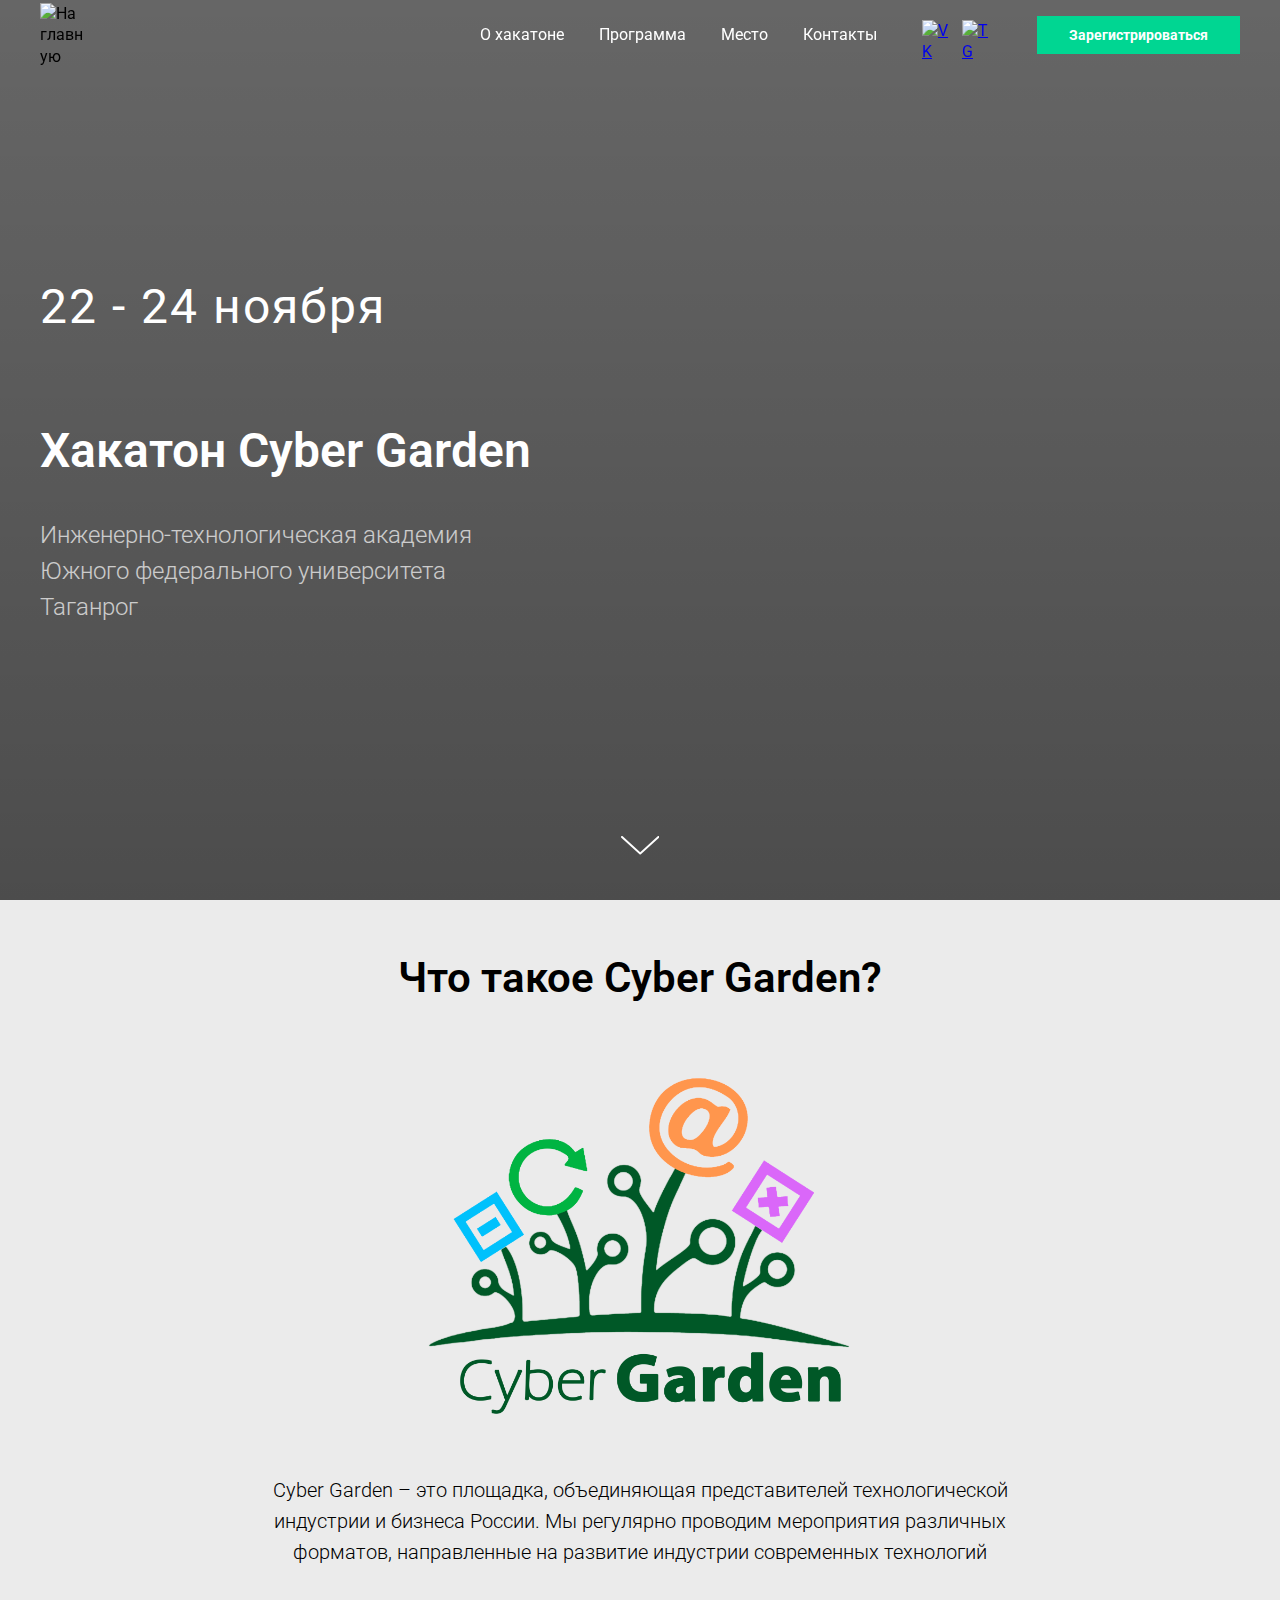
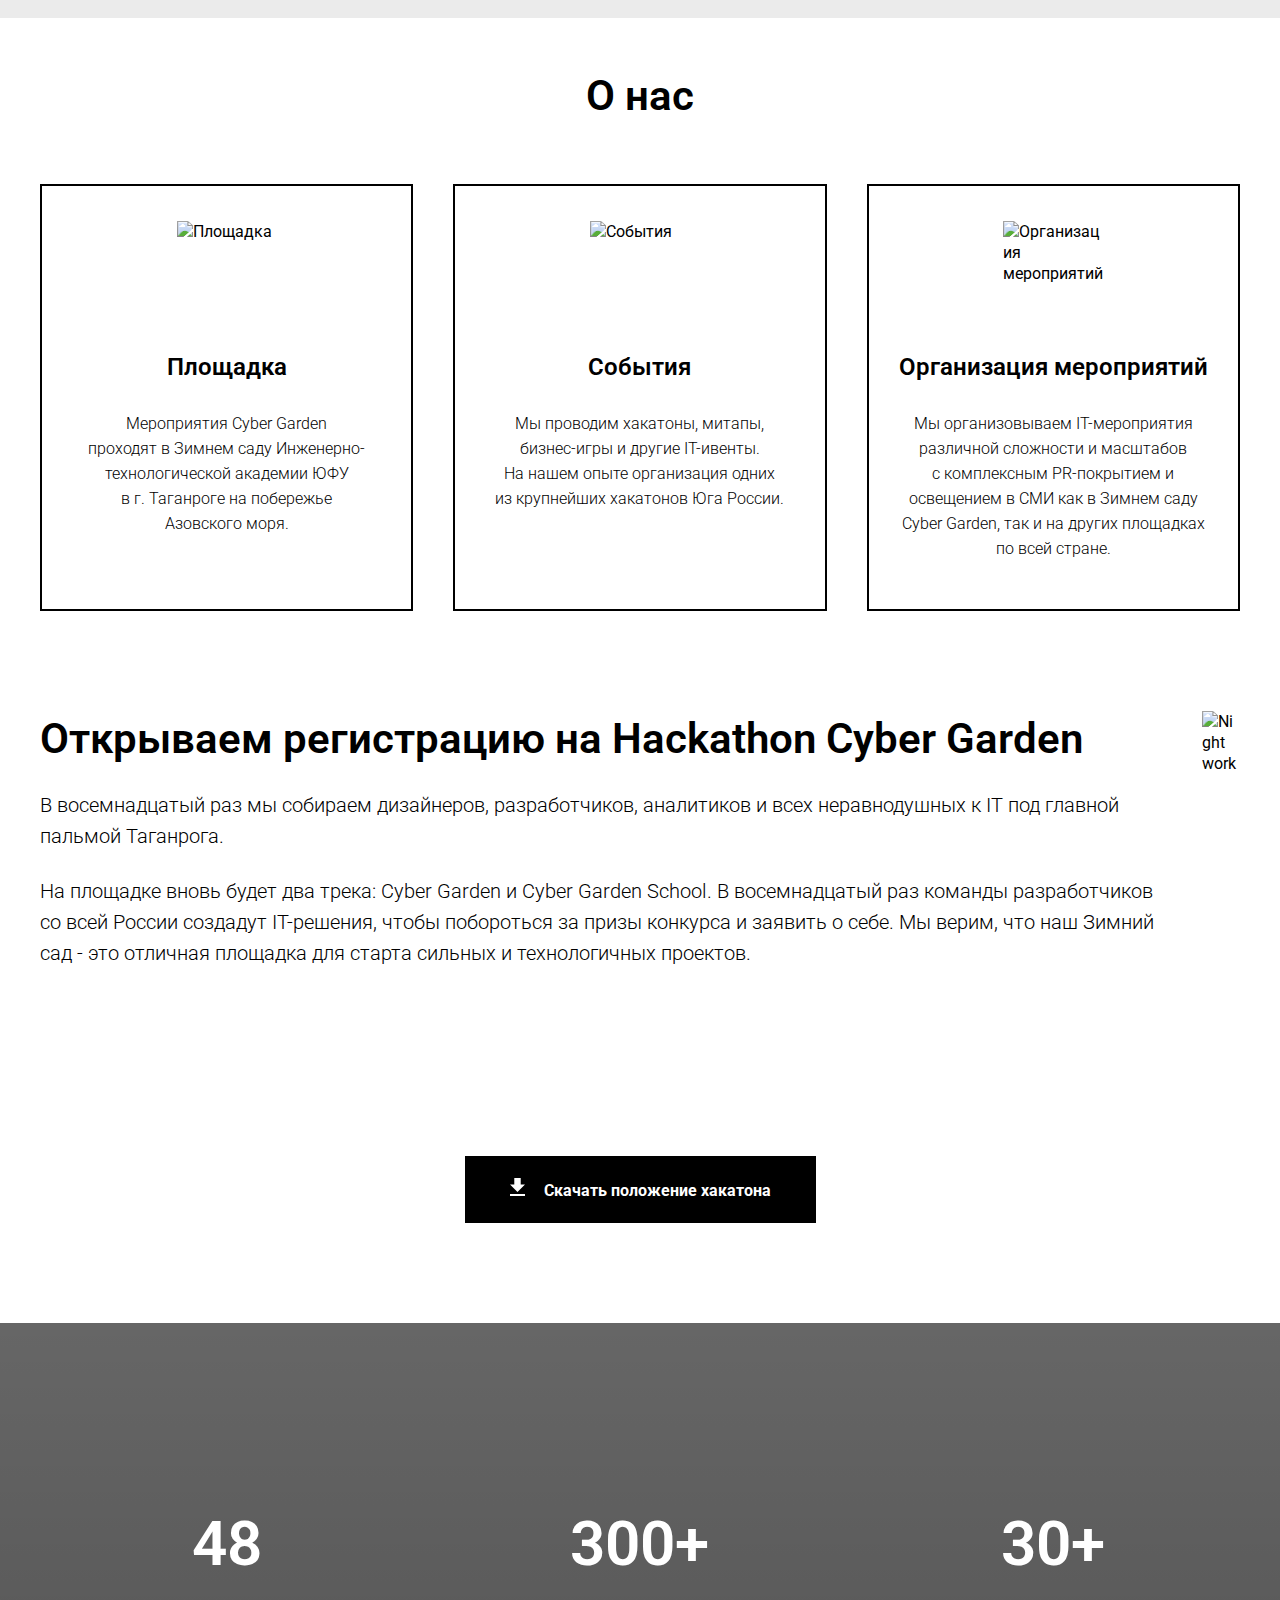
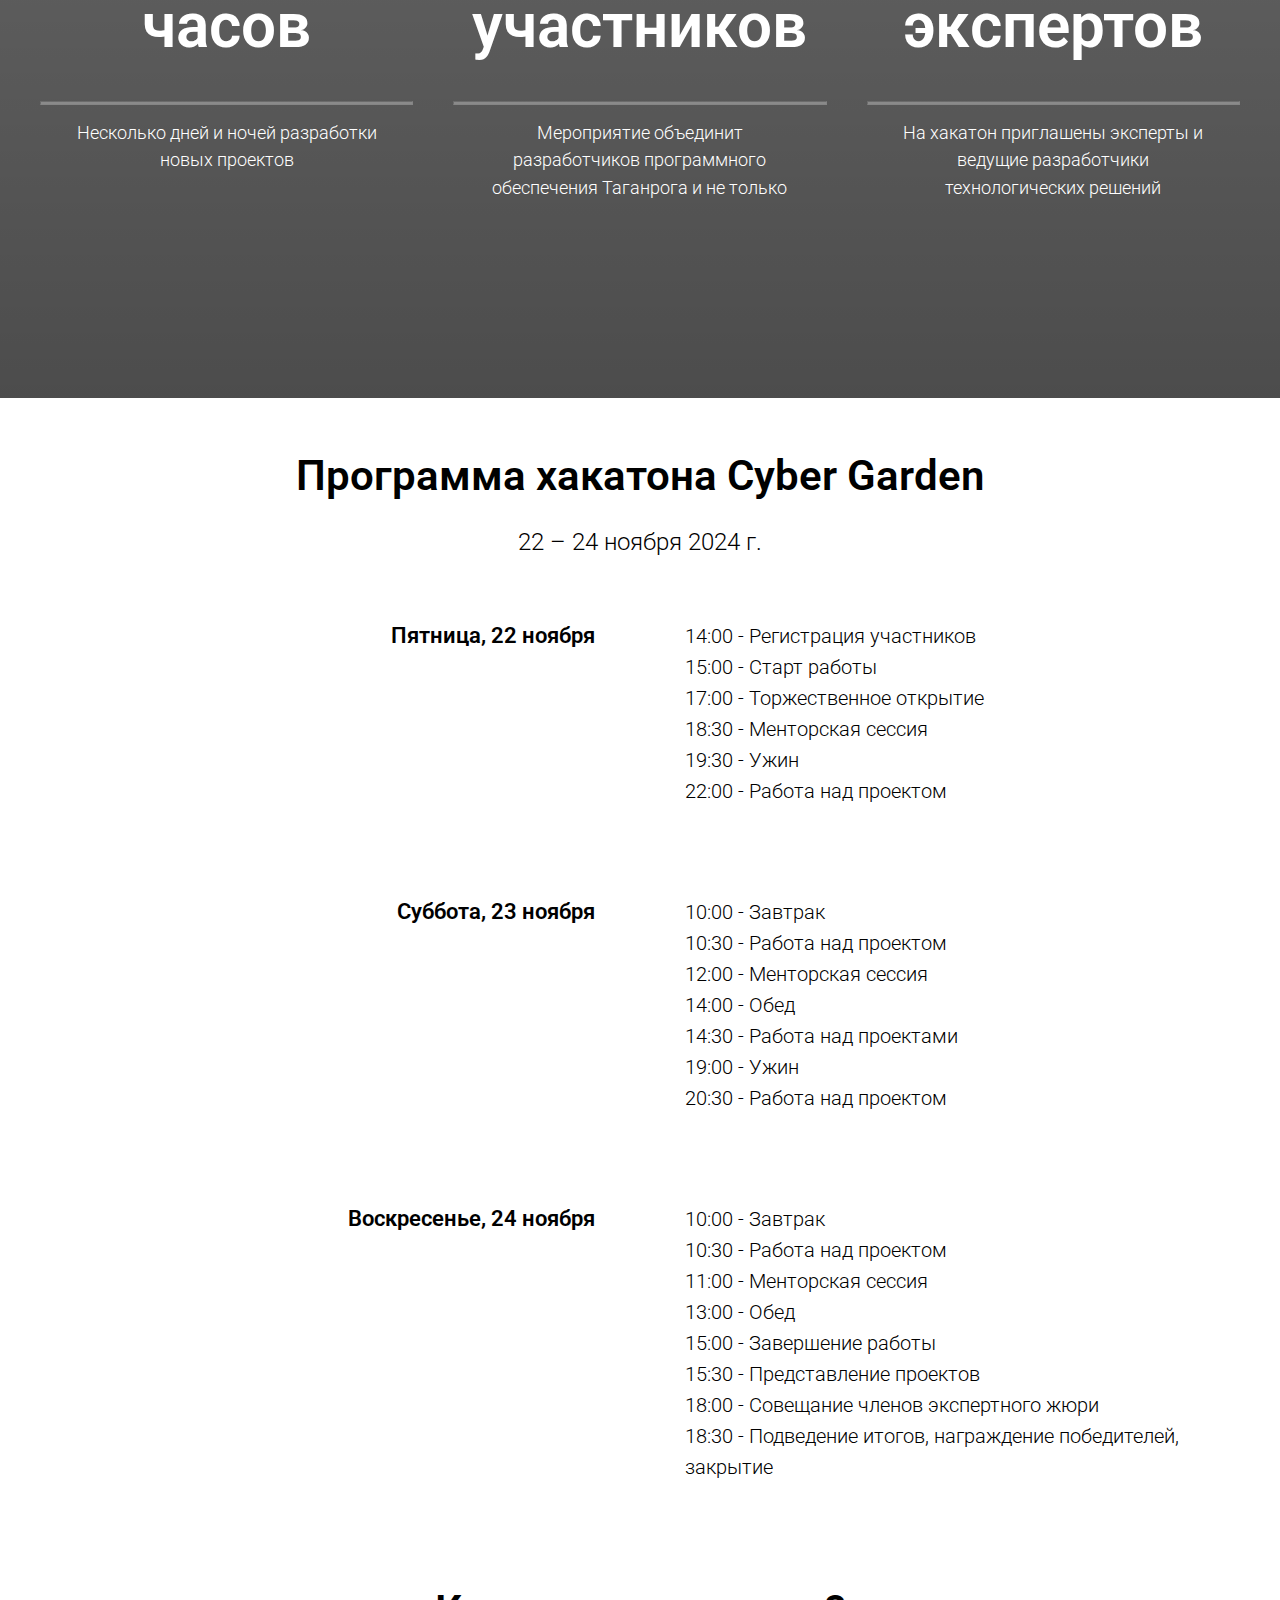
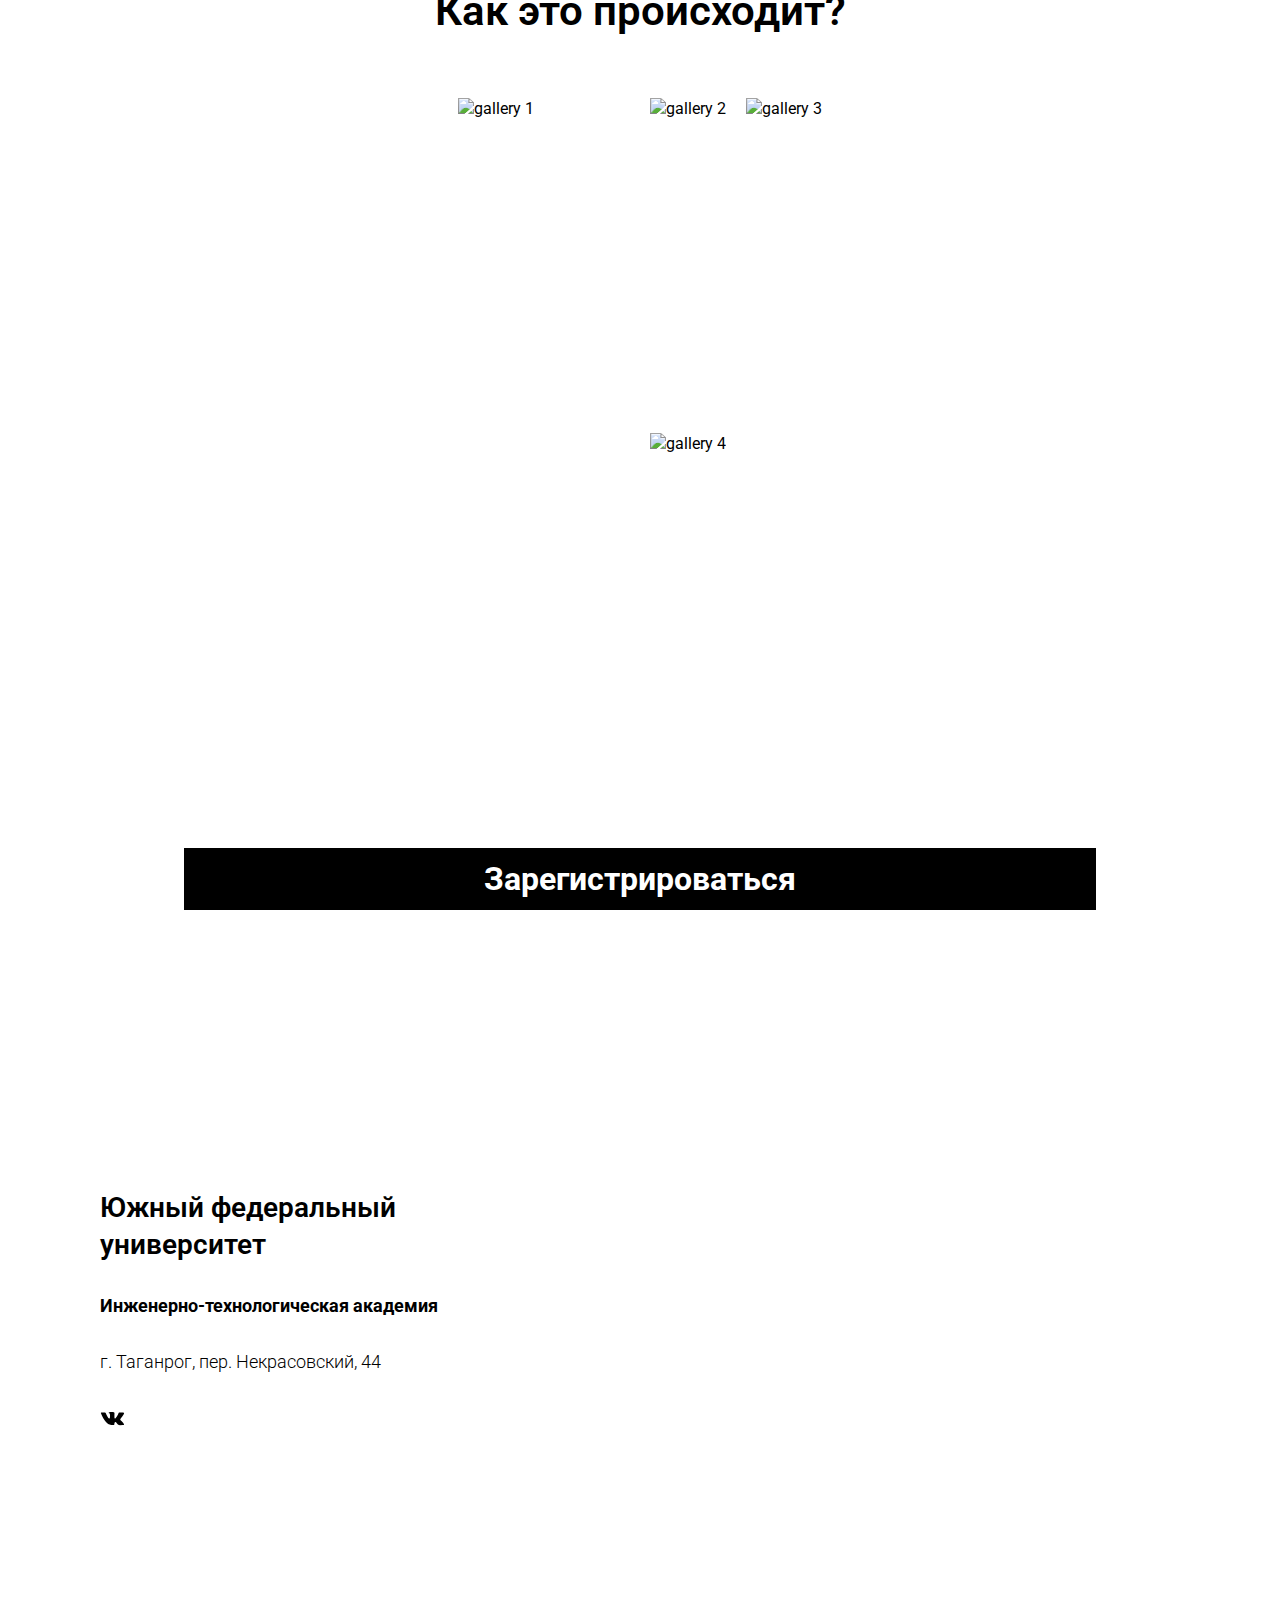
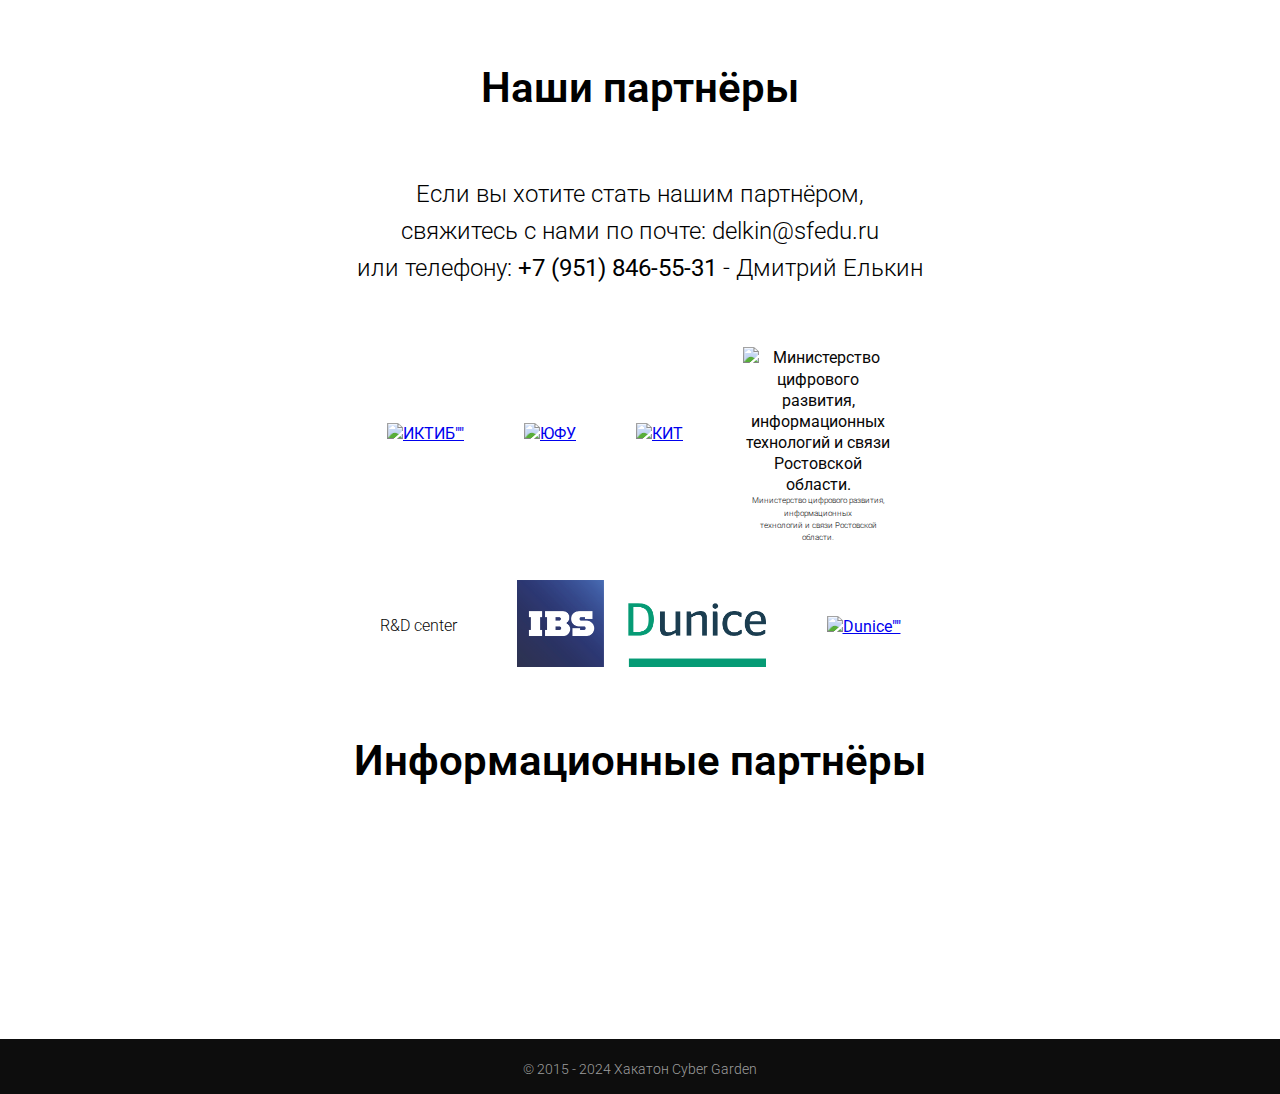
==== commit de6e35fd: "add_partners" ====
--- a/index.html
+++ b/index.html
@@ -870,7 +870,7 @@
 			<div class="gallery__card medium__image"><img src="images/gallery/4.jpg" alt="gallery 4"></div>
 		</div>
 		<div class="registration__container__link">
-			<a class="gallery__link" href="https://forms.gle/xcJ94yDZNmxGCbdS6" target="_blank">Зарегистрироваться</a>
+			<a class="gallery__link" href="https://forms.gle/BW2CTebX3ccCTDTZA" target="_blank">Зарегистрироваться</a>
 		</div>
 	</section>
 	<section id="place" style="margin-top: 50px">
@@ -902,6 +902,8 @@
 		<div class="partners__container">
 			
 			<a href="https://rdcenter.ru" target="_blank" class="partners__with-text"><img src="images/partners/rdc.svg" alt=""><p style="font-size:16px;">R&D center</p></a>
+			<a href="https://www.dunice.net/ru" target="_blank"><img class="partners__ictis" src="images/partners/Dunice.png" alt=Dunice""></a>
+			<a href="https://www.centrinvest.ru" target="_blank"><img class="partners__ictis" src="images/partners/CI.png" alt=Dunice""></a>
 			
 		</div>
 		<h2>Информационные партнёры</h2>
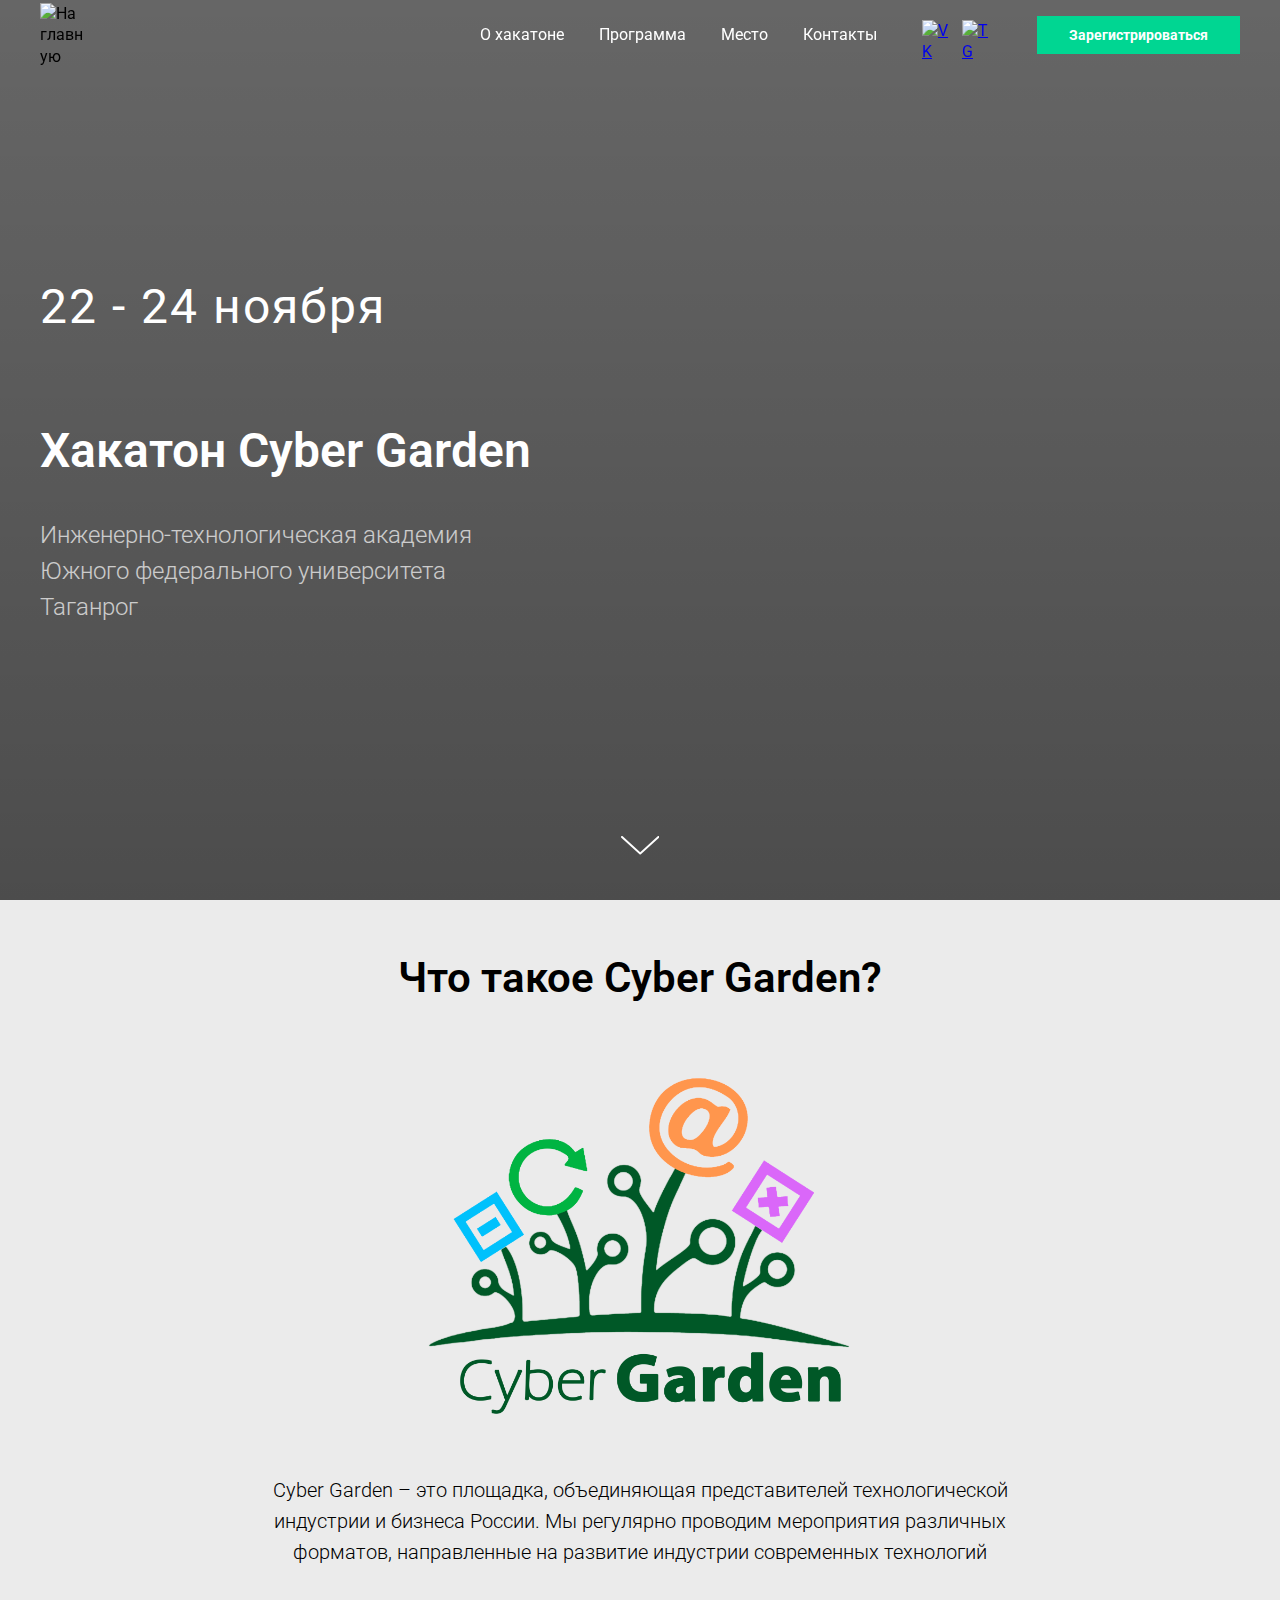
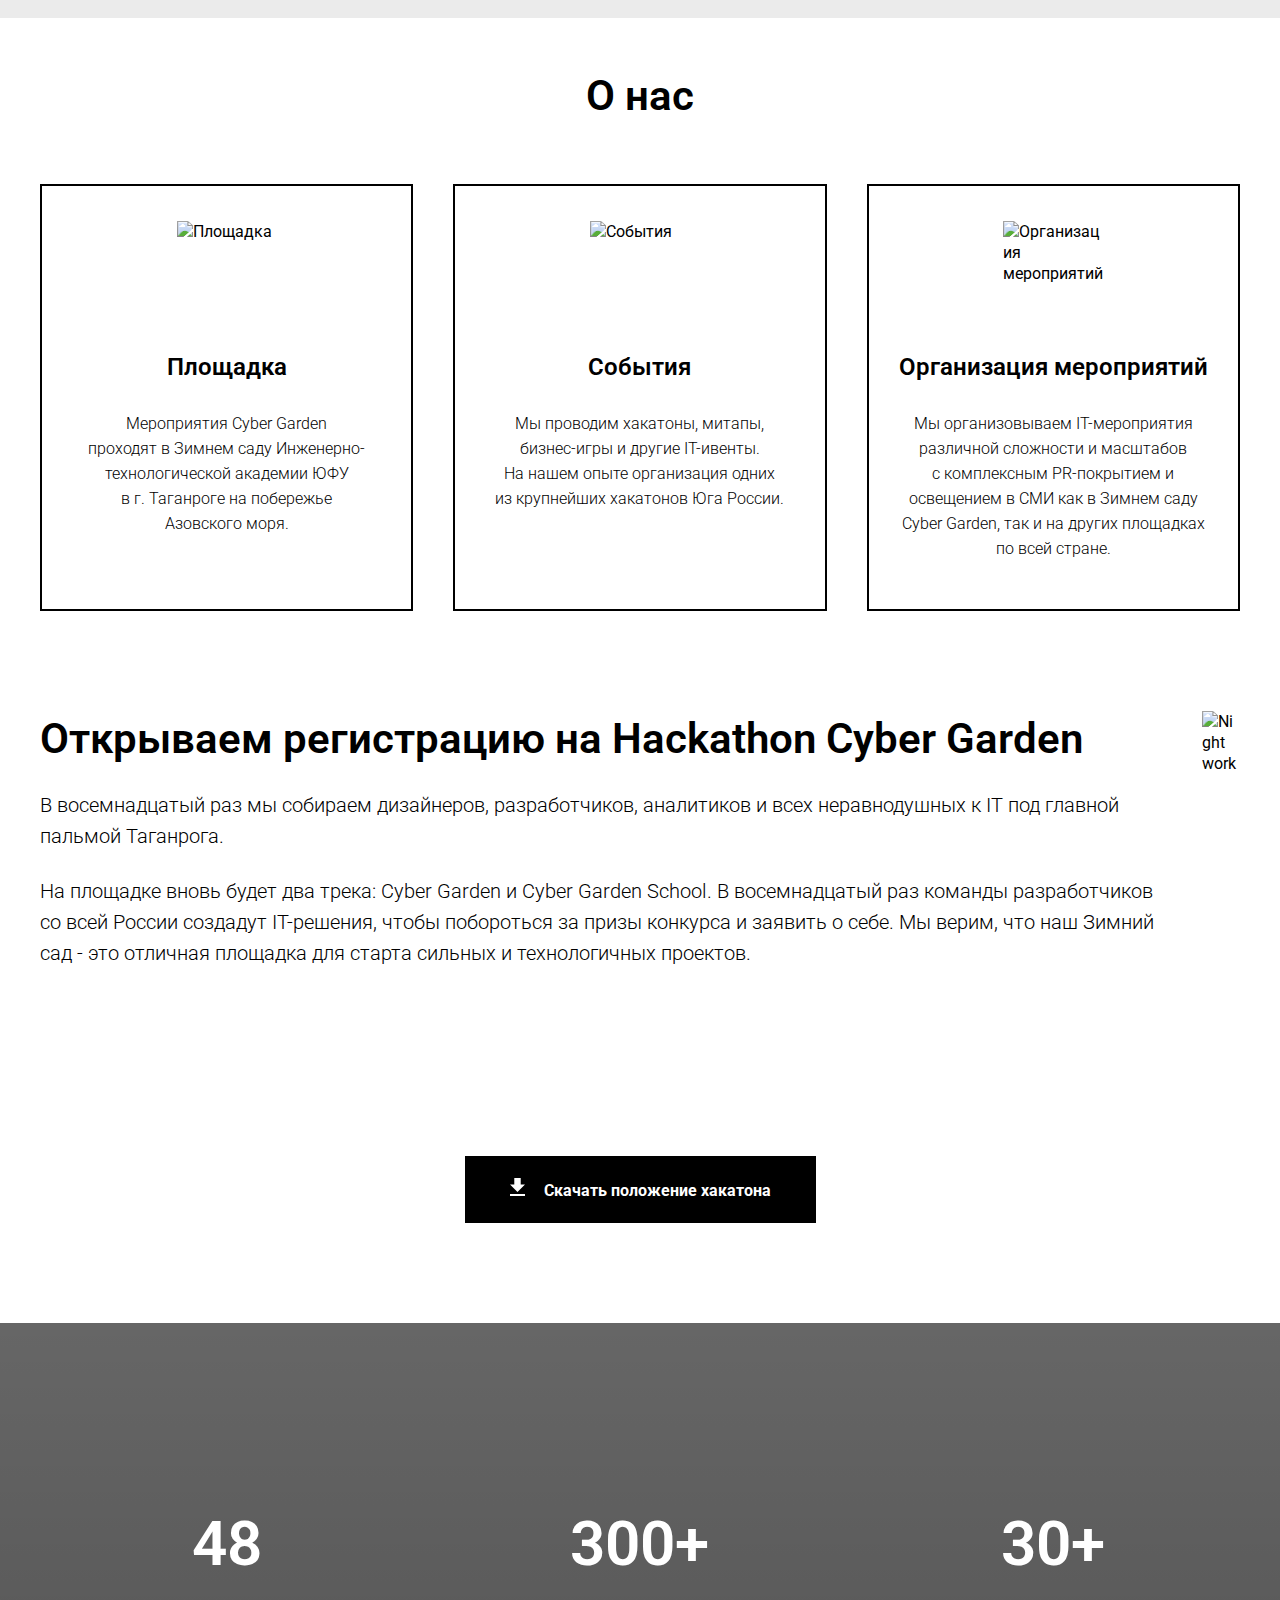
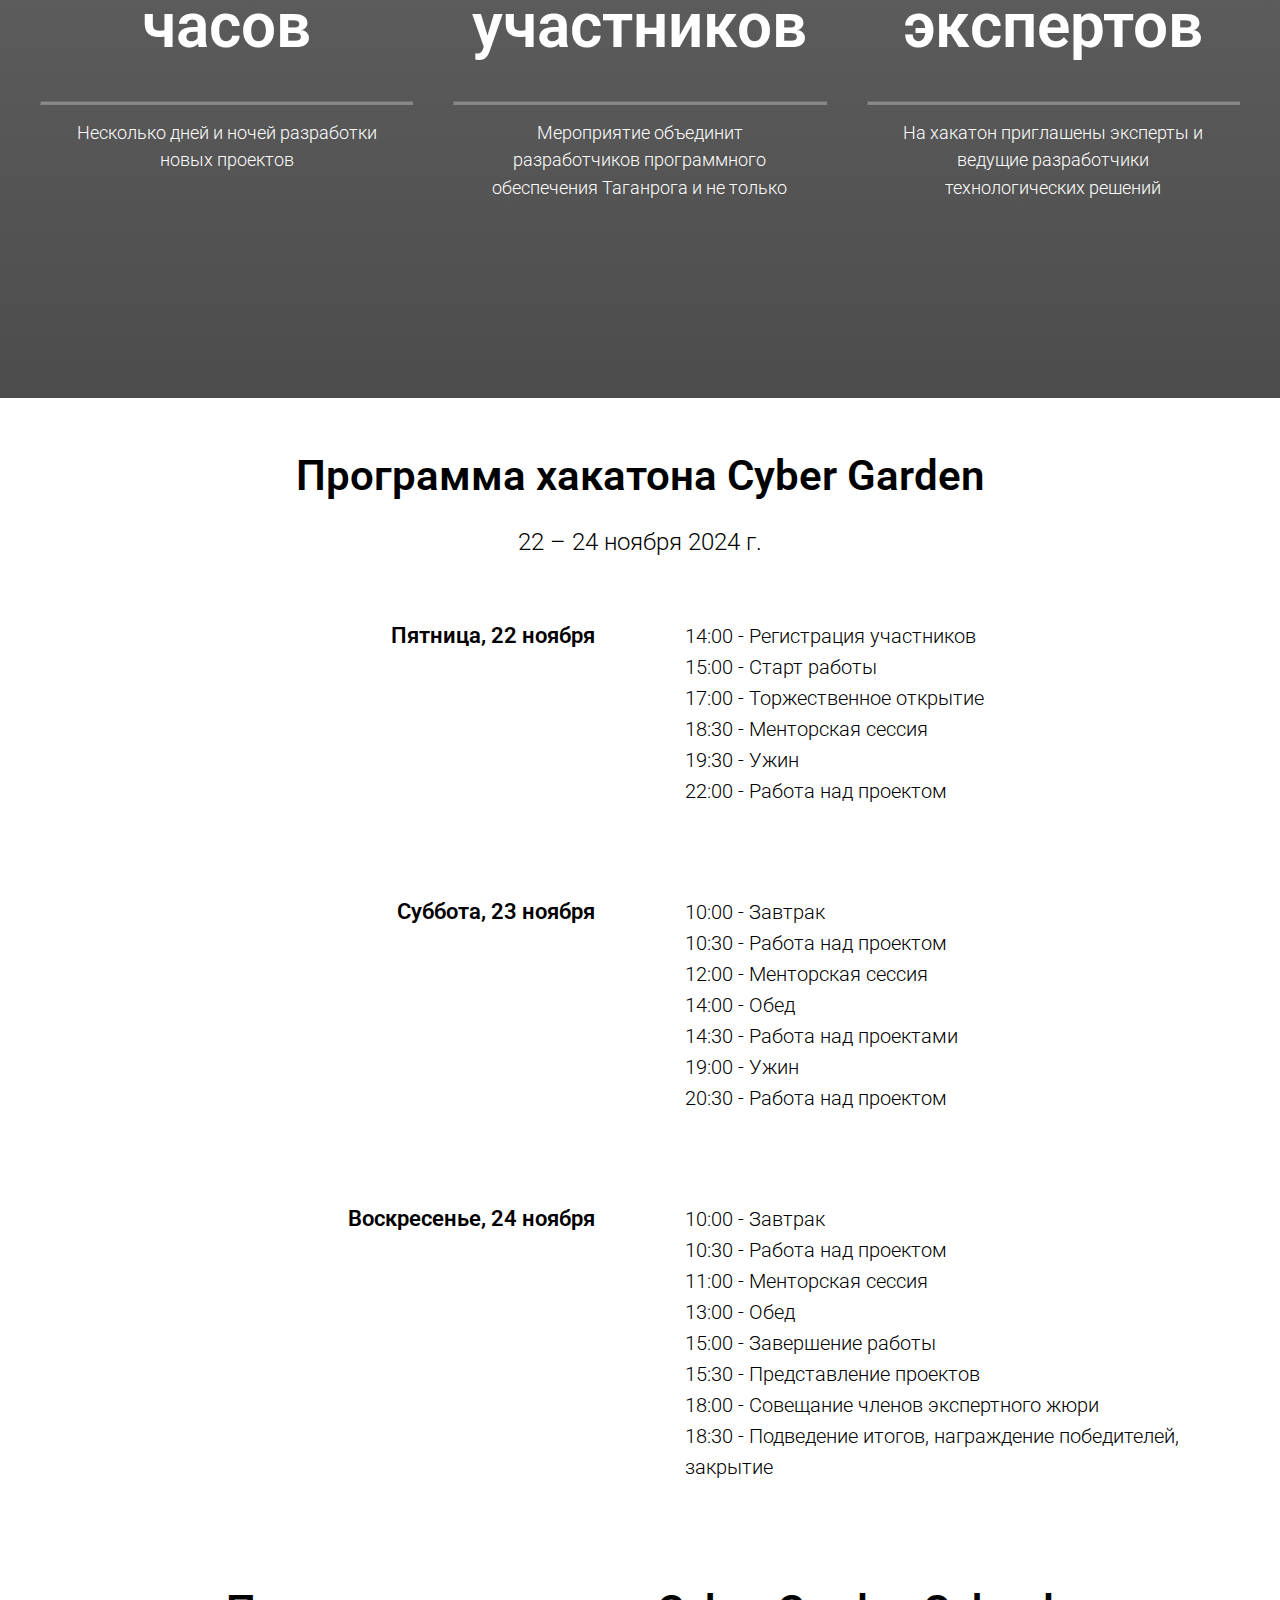
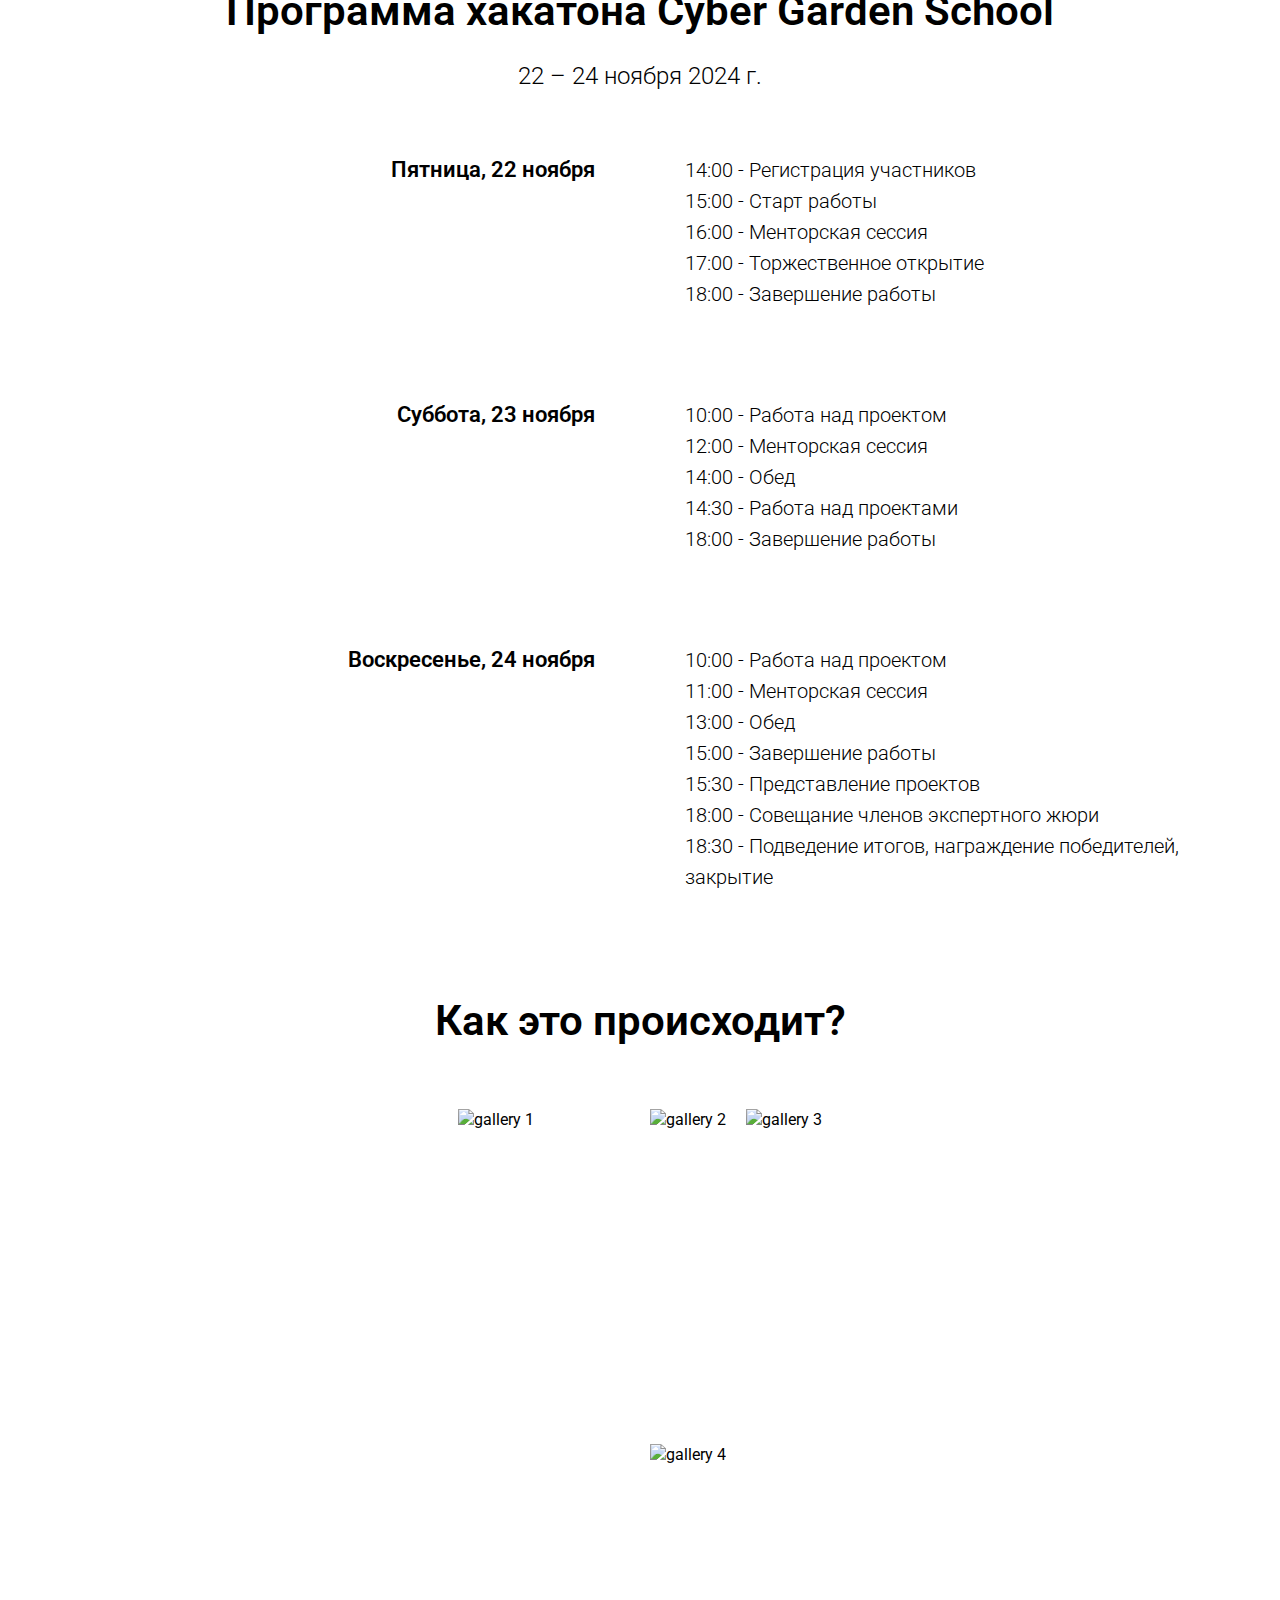
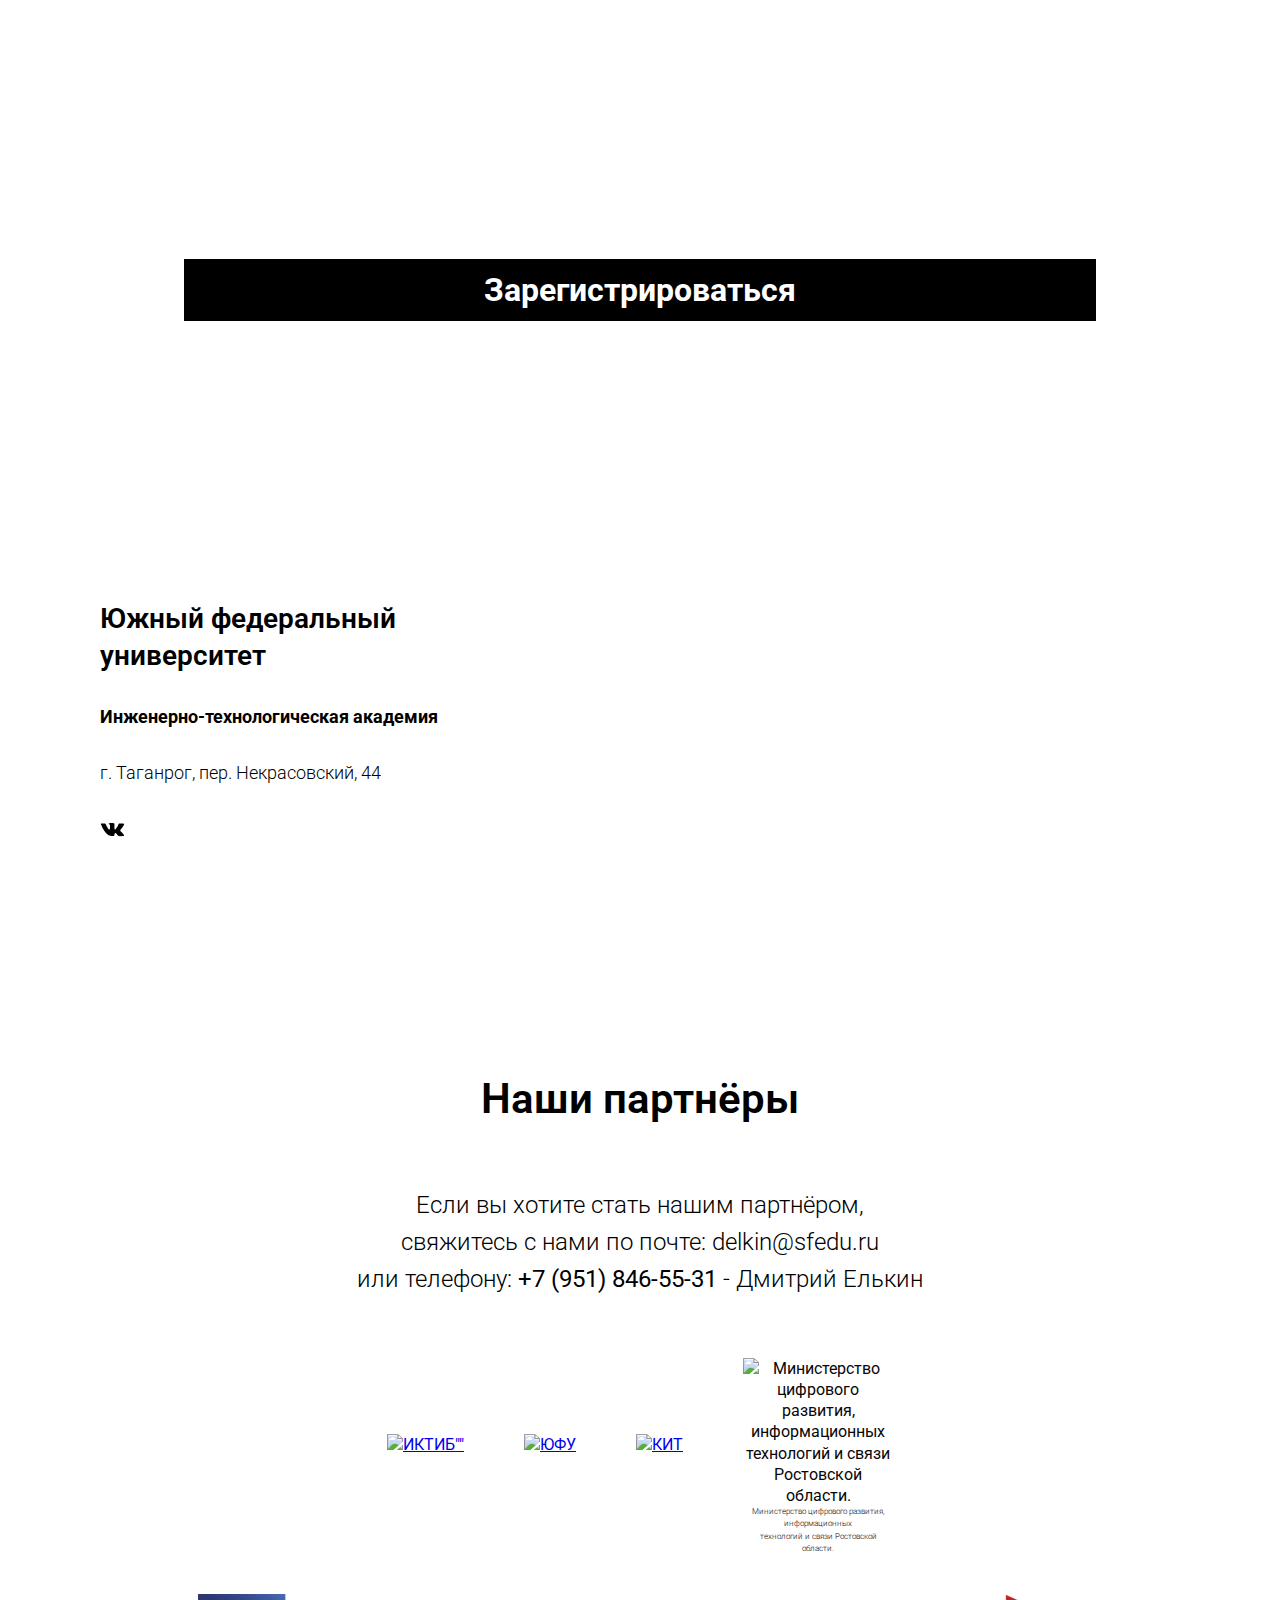
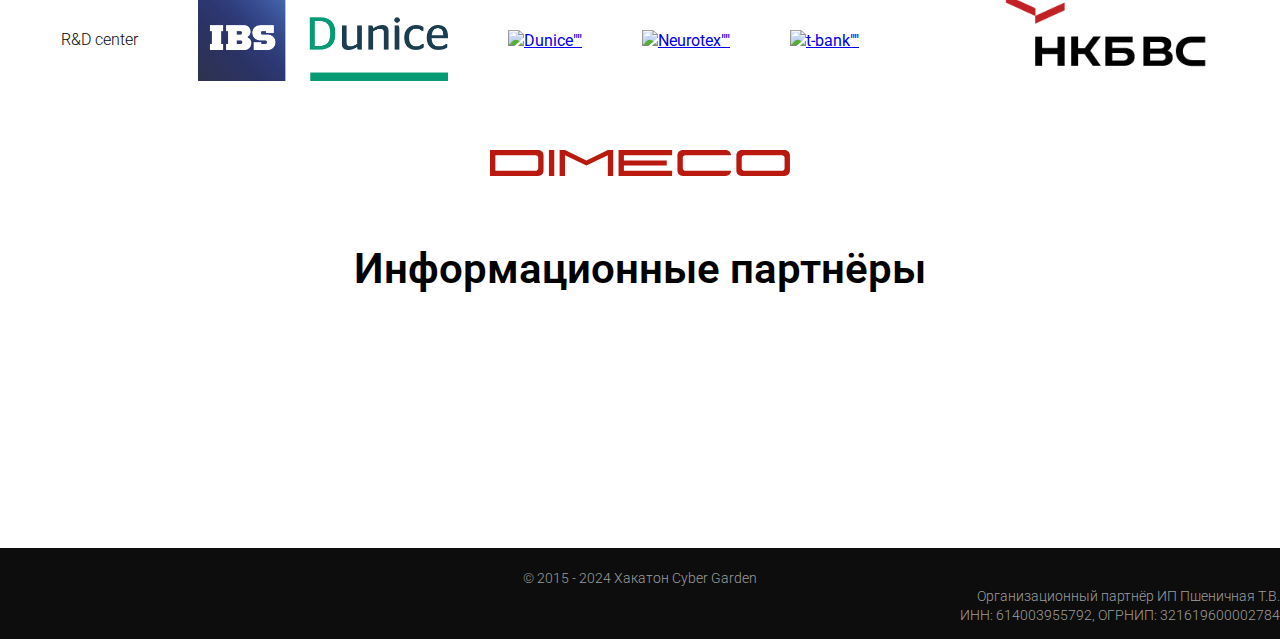
==== commit cd836101: "add_prtn" ====
--- a/index.html
+++ b/index.html
@@ -6,7 +6,7 @@
 	<meta name="viewport" content="width=device-width, initial-scale=1.0"/>
 	<title>Хакатон Сyber Garden - Таганрог</title>
 	<meta property="og:url" content="https://cybergarden.ru"/>
-	<meta property="og:title" content="Хакатон Сyber Garden Drone - Таганрог"/>
+	<meta property="og:title" content="Хакатон Сyber Garden - Таганрог"/>
 	<meta property="og:description" content="Первый марафон разработки решений для БПЛА под пальмой"/>
 	<meta property="og:type" content="website"/>
 	<meta property="og:image" content="images/top.jpg"/>
@@ -606,7 +606,8 @@
 			}
 
 			.info__logo {
-				height: 70vw;
+				width: calc(100vw - 40px);
+				height: auto;
 			}
 
 			.about__container {
@@ -861,6 +862,39 @@
 			</div>
 		</div>
 	</section>
+	<section class="container container__center" id="schedule">
+		<h2 class="schedule__h2">Программа хакатона Cyber Garden School </h2>
+		<p class="schedule__p margin_bottom">22 – 24 ноября 2024 г.</p>
+		<div class="schedule__container">
+			<h3>Пятница, 22 ноября</h3>
+			<div>
+				<p>14:00 - Регистрация участников</p>
+				<p>15:00 - Старт работы</p>
+				<p>16:00 - Менторская сессия</p>
+				<p>17:00 - Торжественное открытие</p>
+				<p>18:00 - Завершение работы</p>
+			</div>
+			<h3>Суббота, 23 ноября</h3>
+			<div>
+				<p>10:00 - Работа над проектом</p>
+				<p>12:00 - Менторская сессия</p>
+				<p>14:00 - Обед</p>
+				<p>14:30 - Работа над проектами</p>
+				<p>18:00 - Завершение работы</p>
+			</div>
+			<h3>Воскресенье, 24 ноября</h3>
+			<div>
+				<p>10:00 - Работа над проектом</p>
+				<p>11:00 - Менторская сессия</p>
+				<p>13:00 - Обед</p>
+				<p>15:00 - Завершение работы</p>
+				<p>15:30 - Представление проектов</p>
+				<p>18:00 - Совещание членов экспертного жюри</p>
+				<p>18:30 - Подведение итогов, награждение победителей, закрытие</p>
+			</div>
+		</div>
+	</section>
+
 	<section class="container container__center">
 		<h2>Как это происходит?</h2>
 		<div class="gallery__container">
@@ -904,6 +938,10 @@
 			<a href="https://rdcenter.ru" target="_blank" class="partners__with-text"><img src="images/partners/rdc.svg" alt=""><p style="font-size:16px;">R&D center</p></a>
 			<a href="https://www.dunice.net/ru" target="_blank"><img class="partners__ictis" src="images/partners/Dunice.png" alt=Dunice""></a>
 			<a href="https://www.centrinvest.ru" target="_blank"><img class="partners__ictis" src="images/partners/CI.png" alt=Dunice""></a>
+			<a href="https://neurotech.ru" target="_blank"><img class="partners__ictis" src="images/partners/Logo_n.png" alt=Neurotex""></a>
+			<a href="https://education.tbank.ru" target="_blank"><img src="images/partners/t.png" alt=t-bank""></a>
+			<a href="http://nkbvs.ru" target="_blank"><img src="images/partners/nkb.png" alt=t-bank""></a>
+			<a href="https://dimeco.ru" target="_blank"><img src="images/partners/dimeco.svg" alt=t-bank""></a>
 			
 		</div>
 		<h2>Информационные партнёры</h2>
@@ -916,6 +954,7 @@
 </main>
 <footer>
 	© 2015 - 2024 Хакатон Cyber Garden
+	<div align="right">Организационный партнёр ИП Пшеничная Т.В. <br> ИНН: 614003955792, ОГРНИП: 321619600002784</div>
 </footer>
 <script>
 	if (window.screen.width > 980) {
